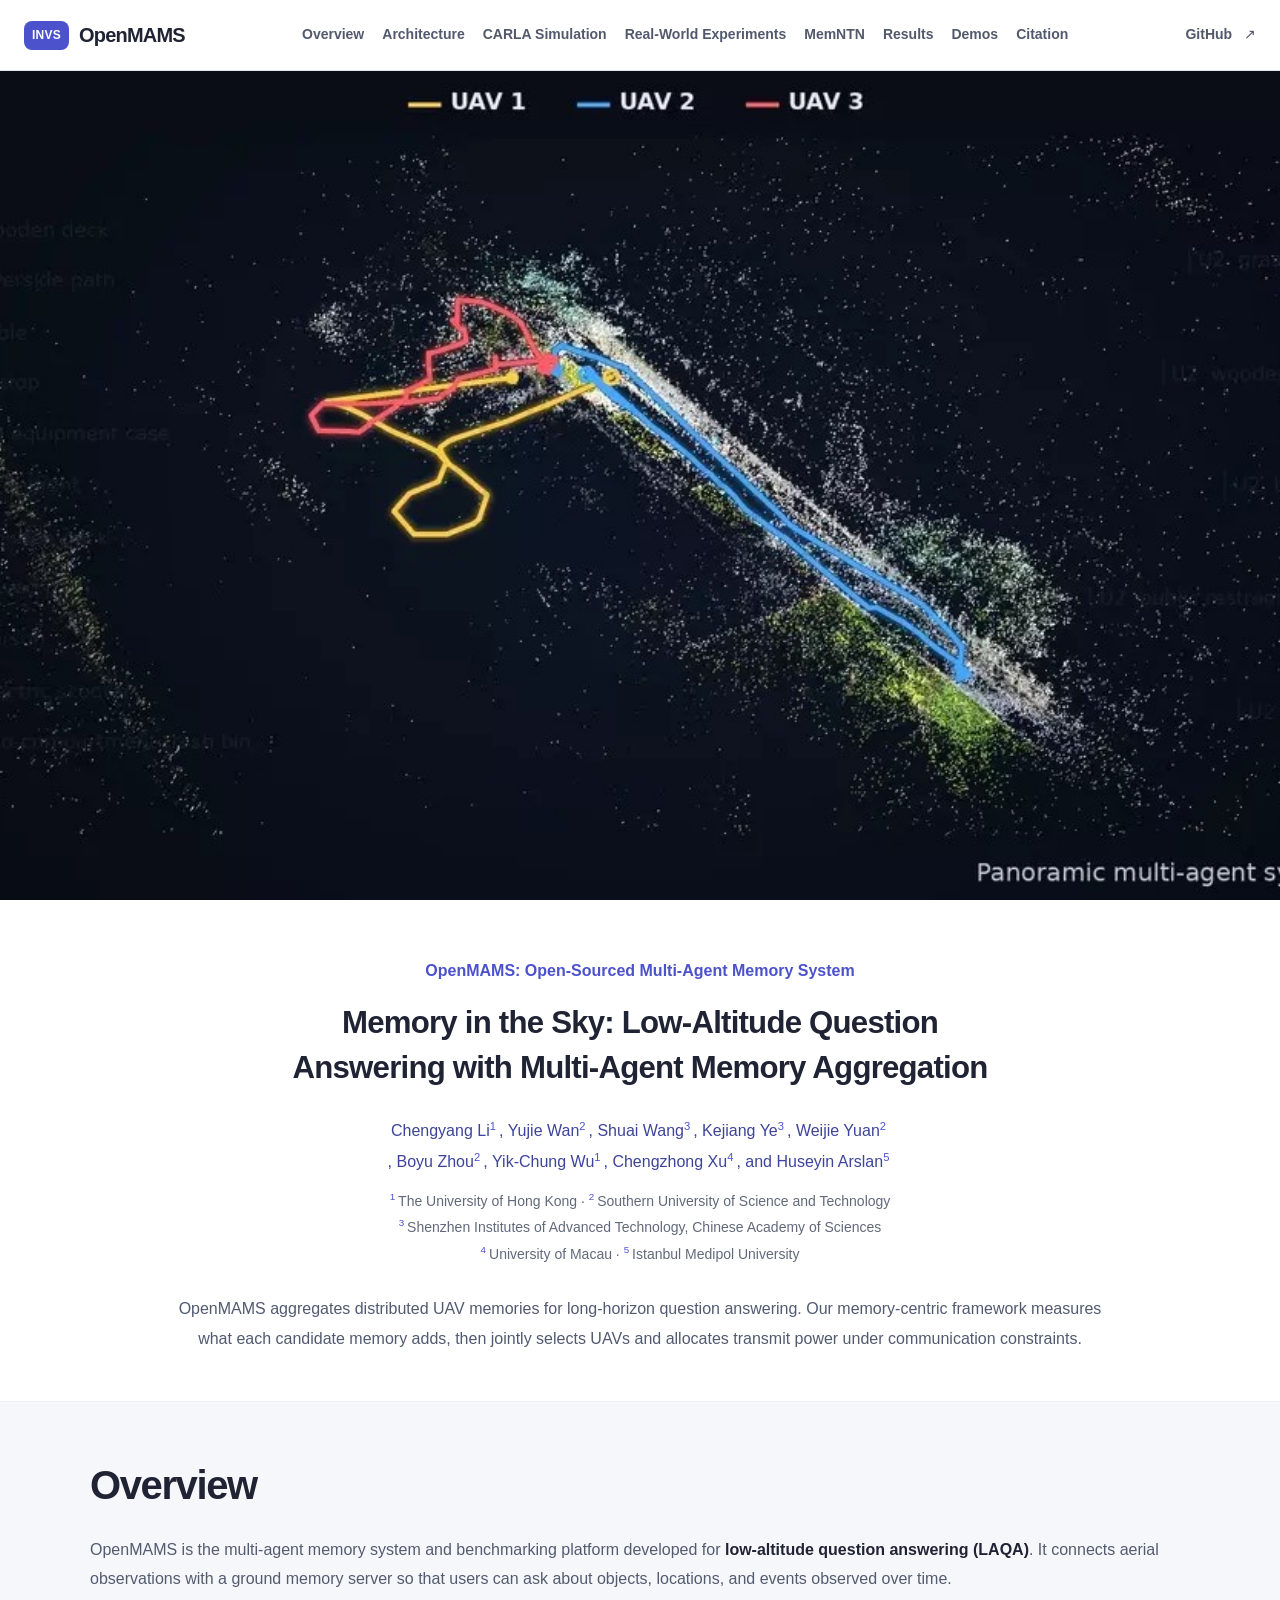
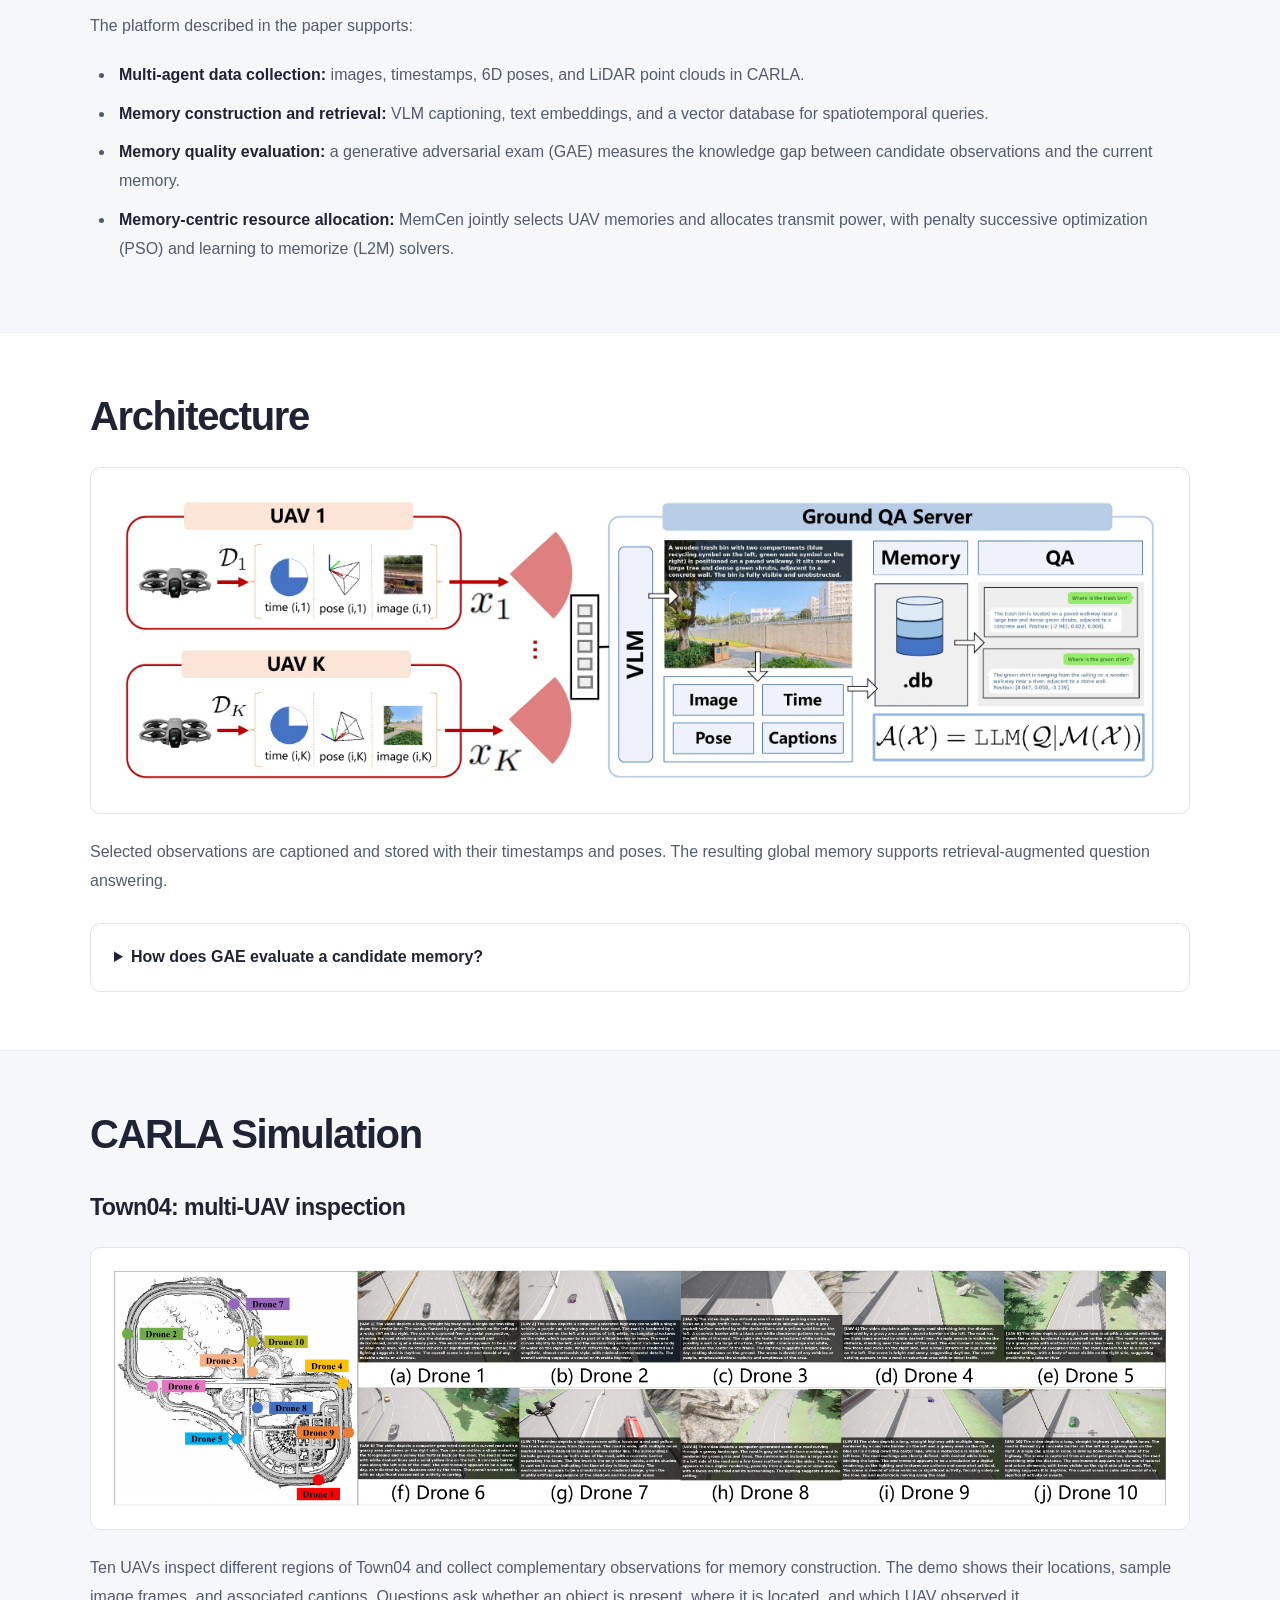
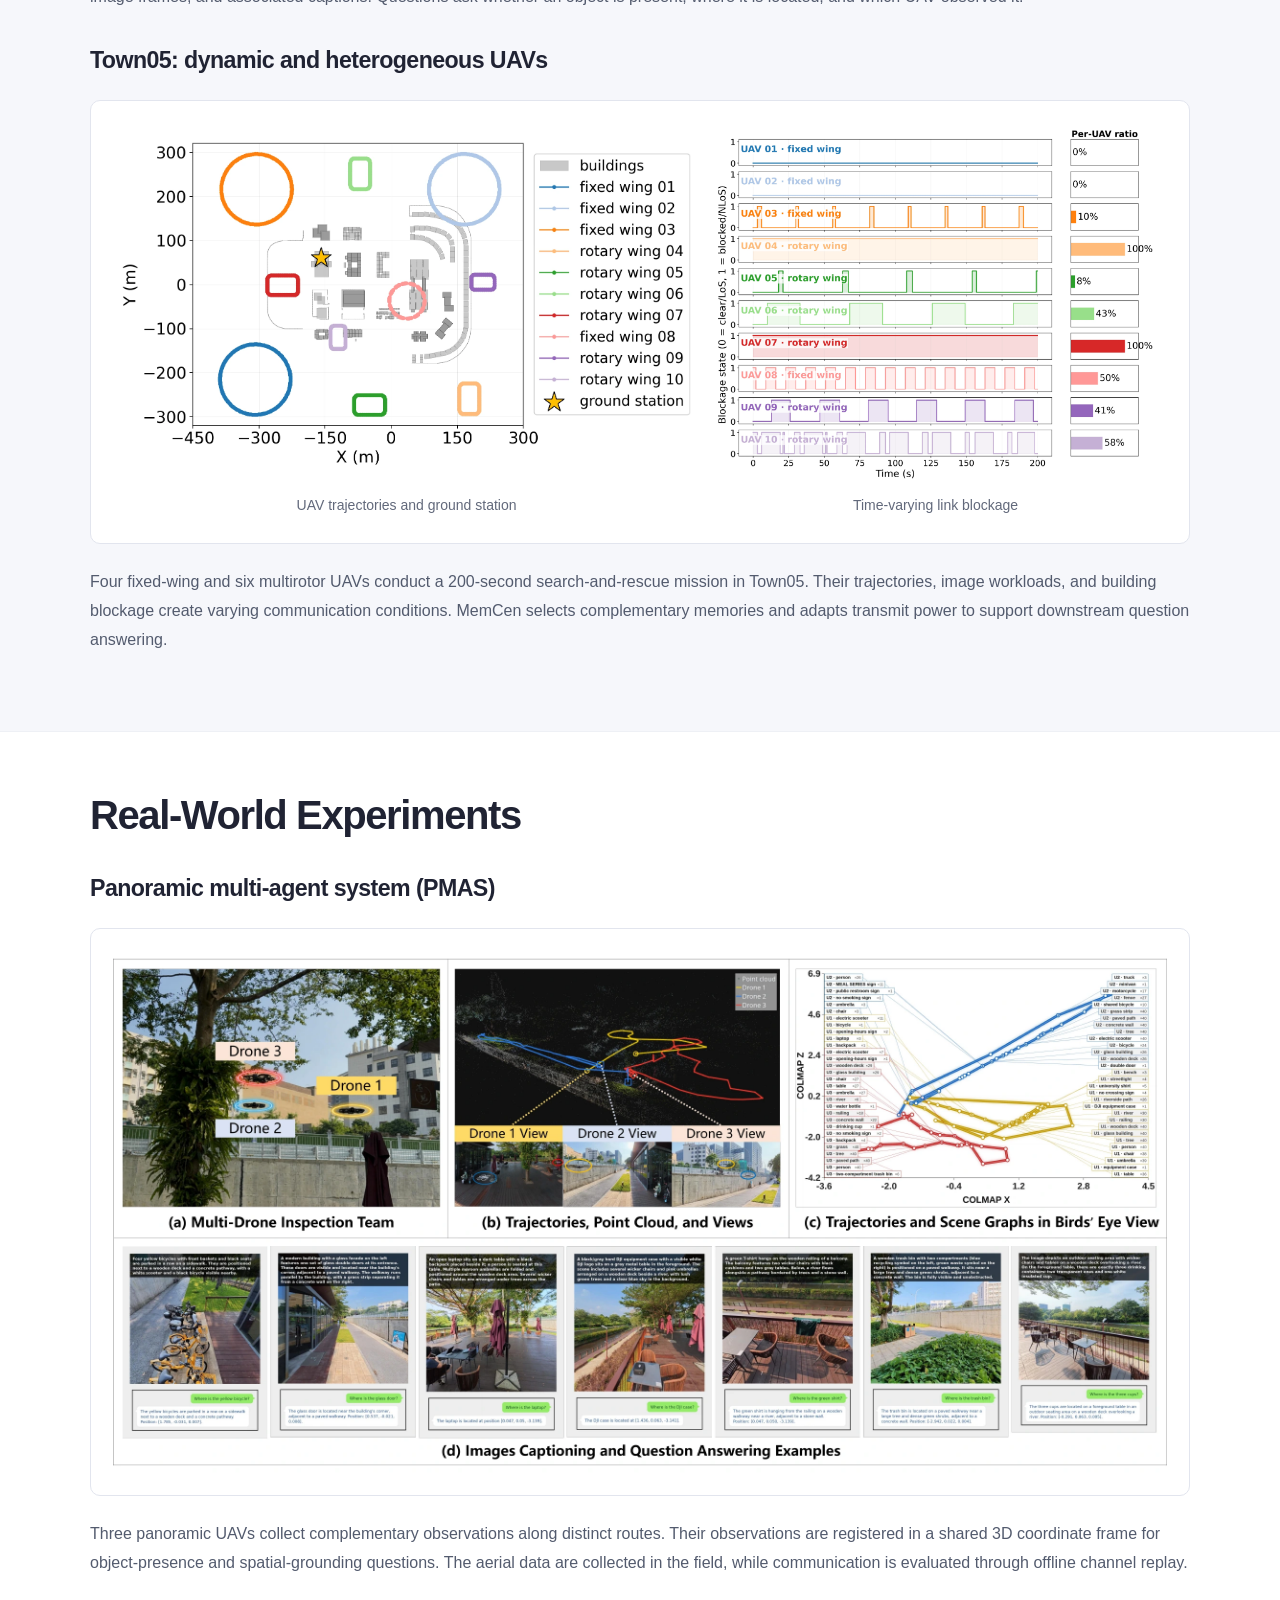
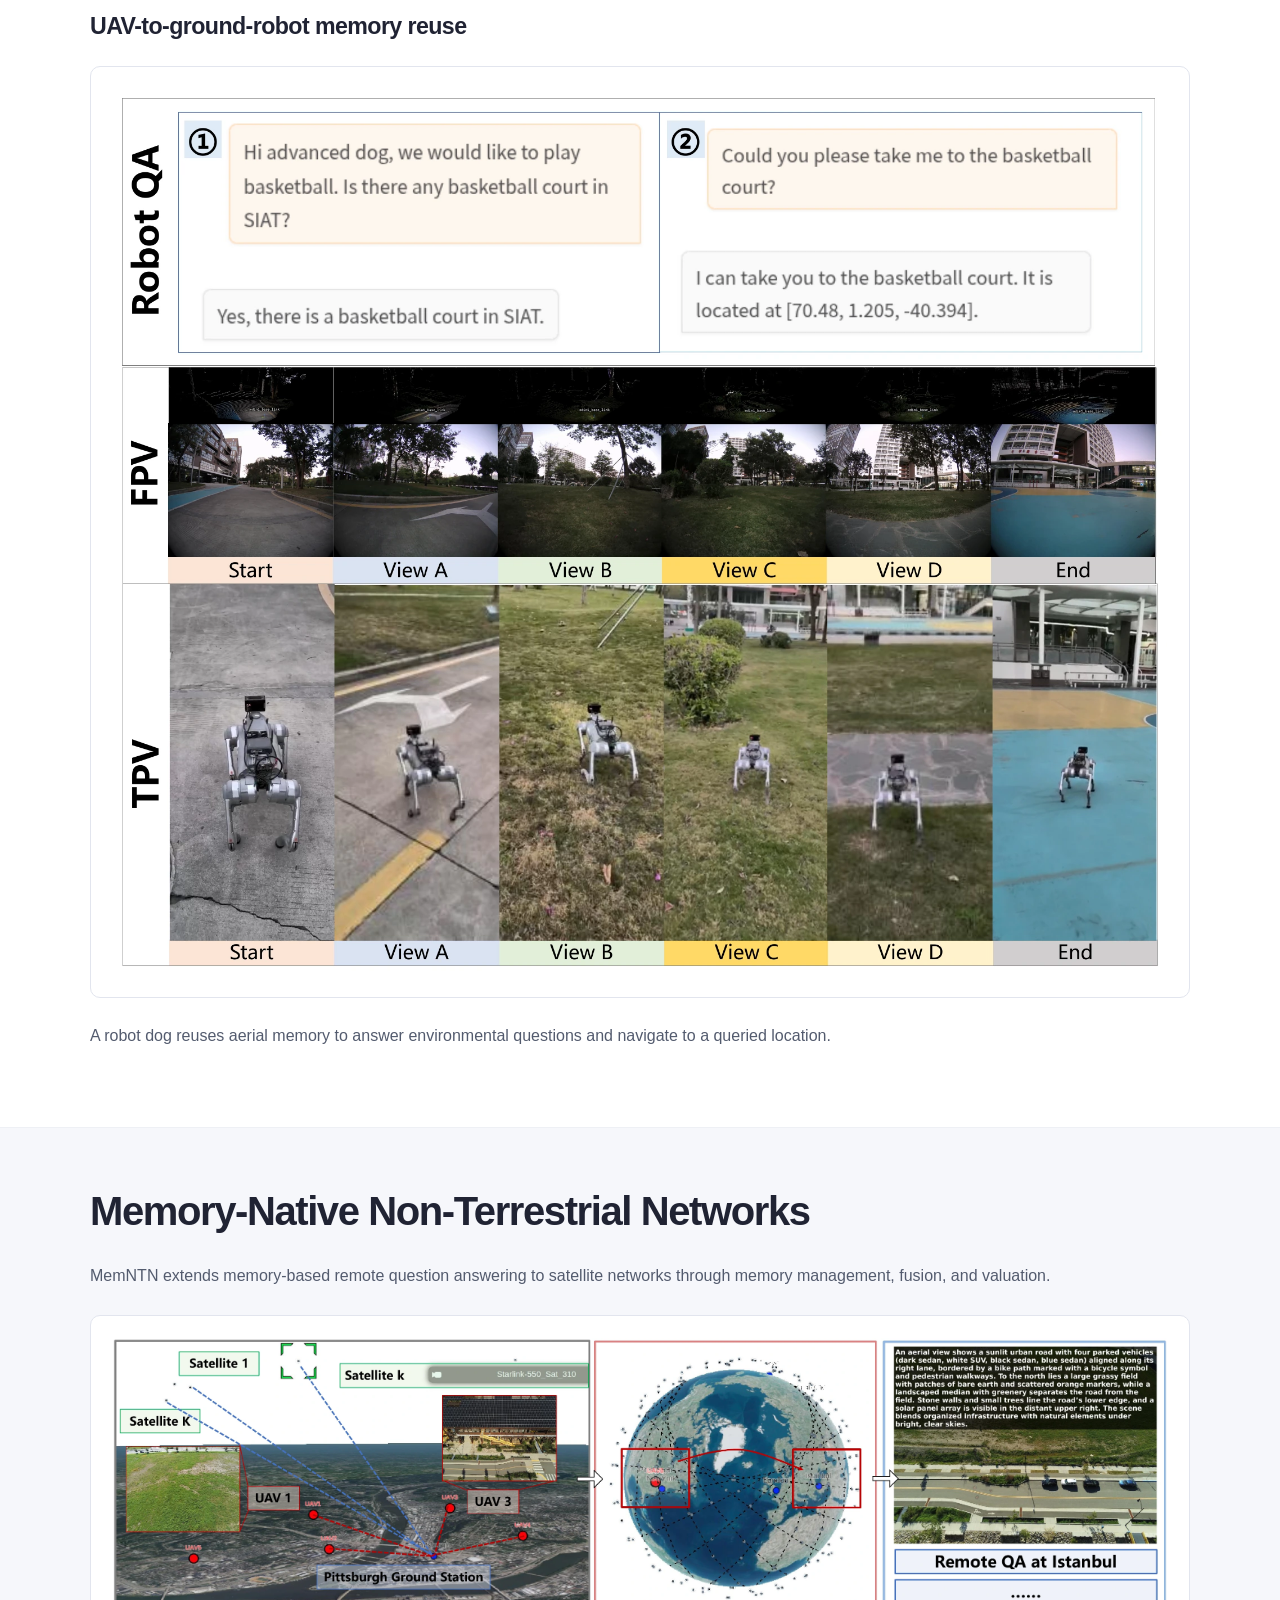
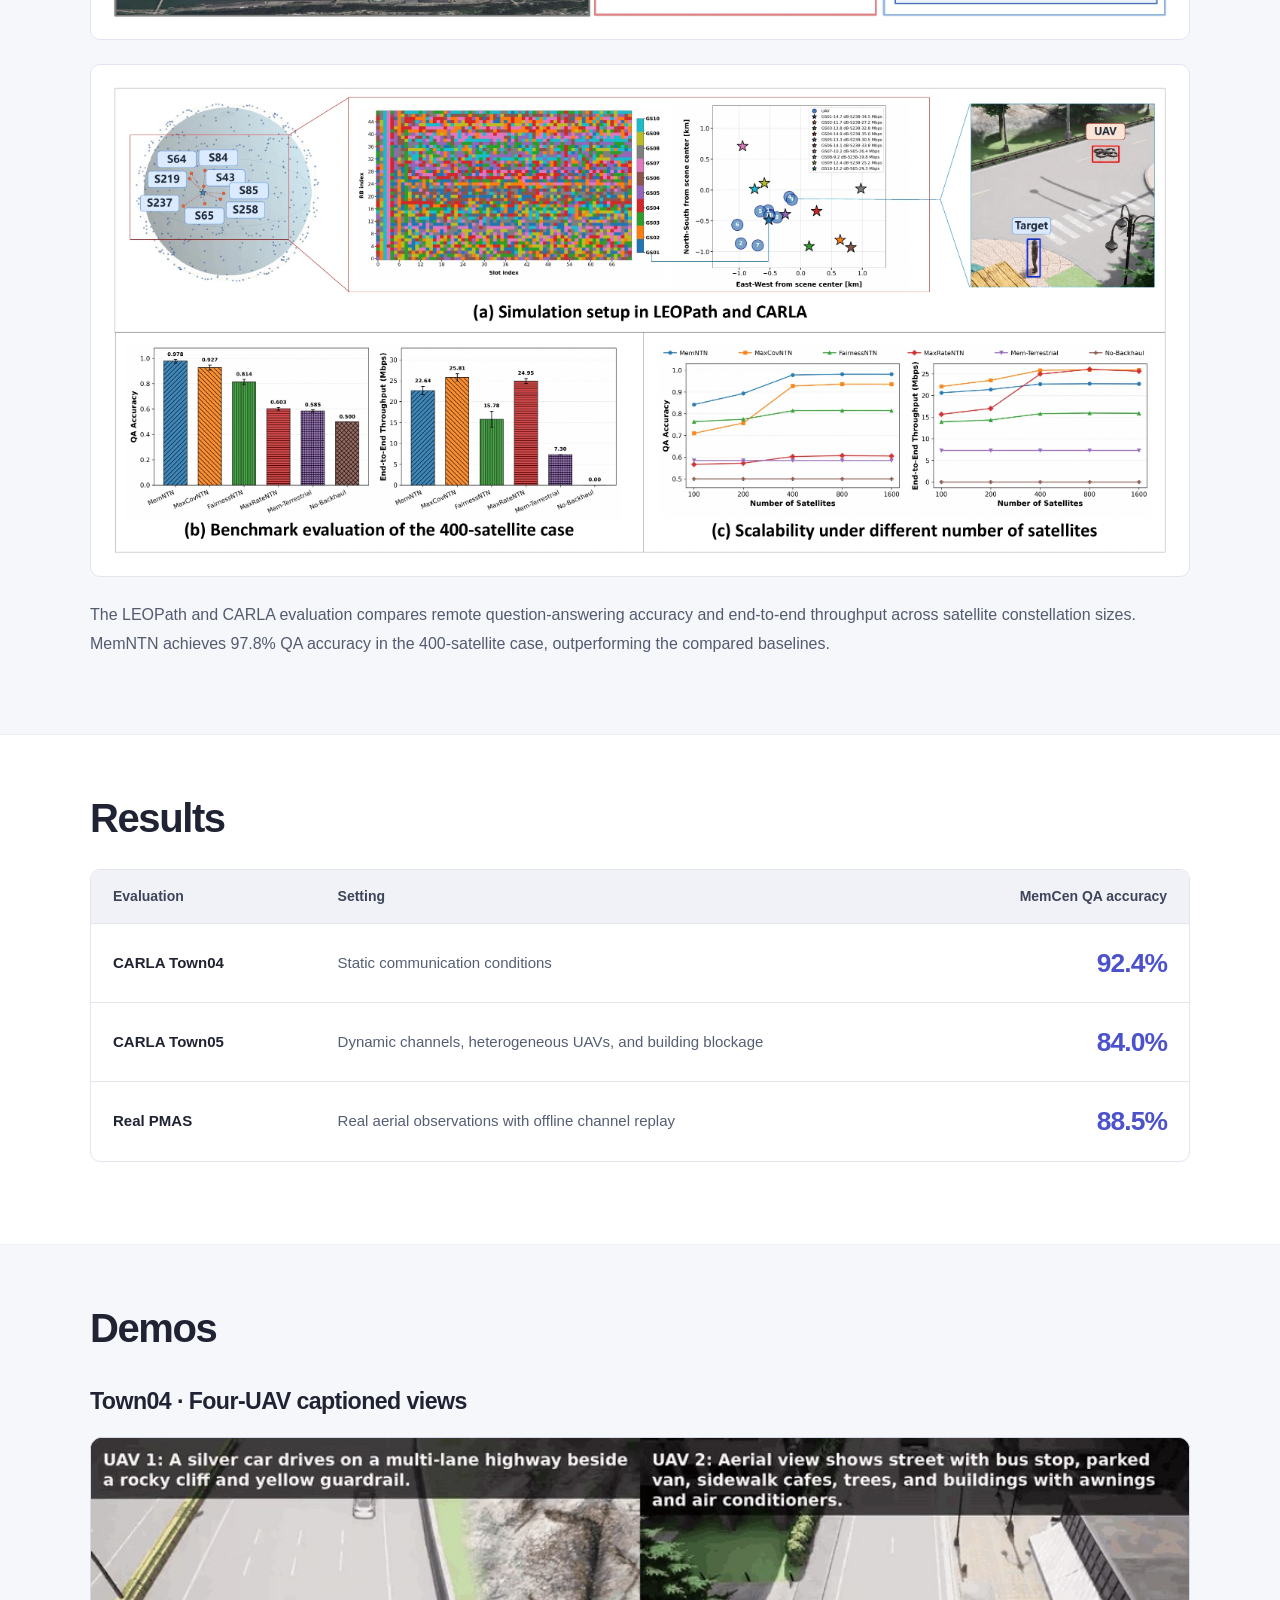
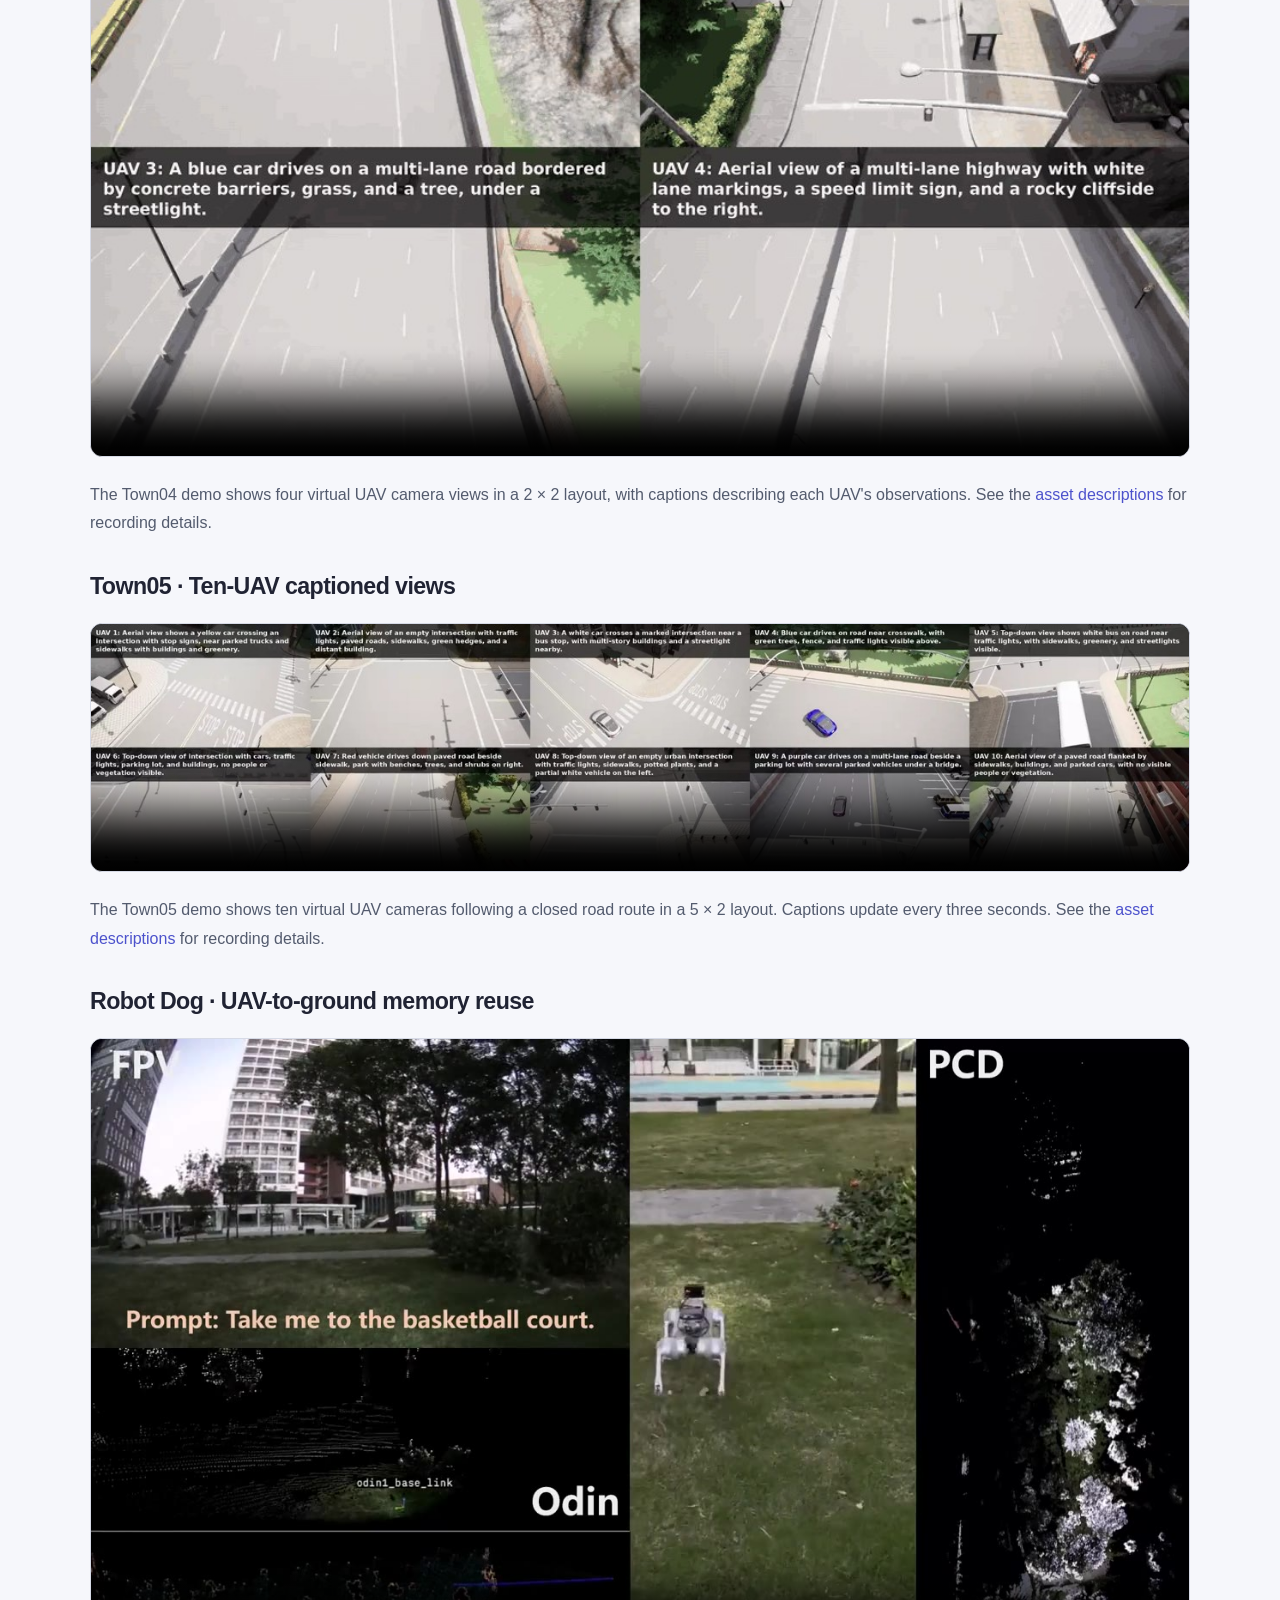
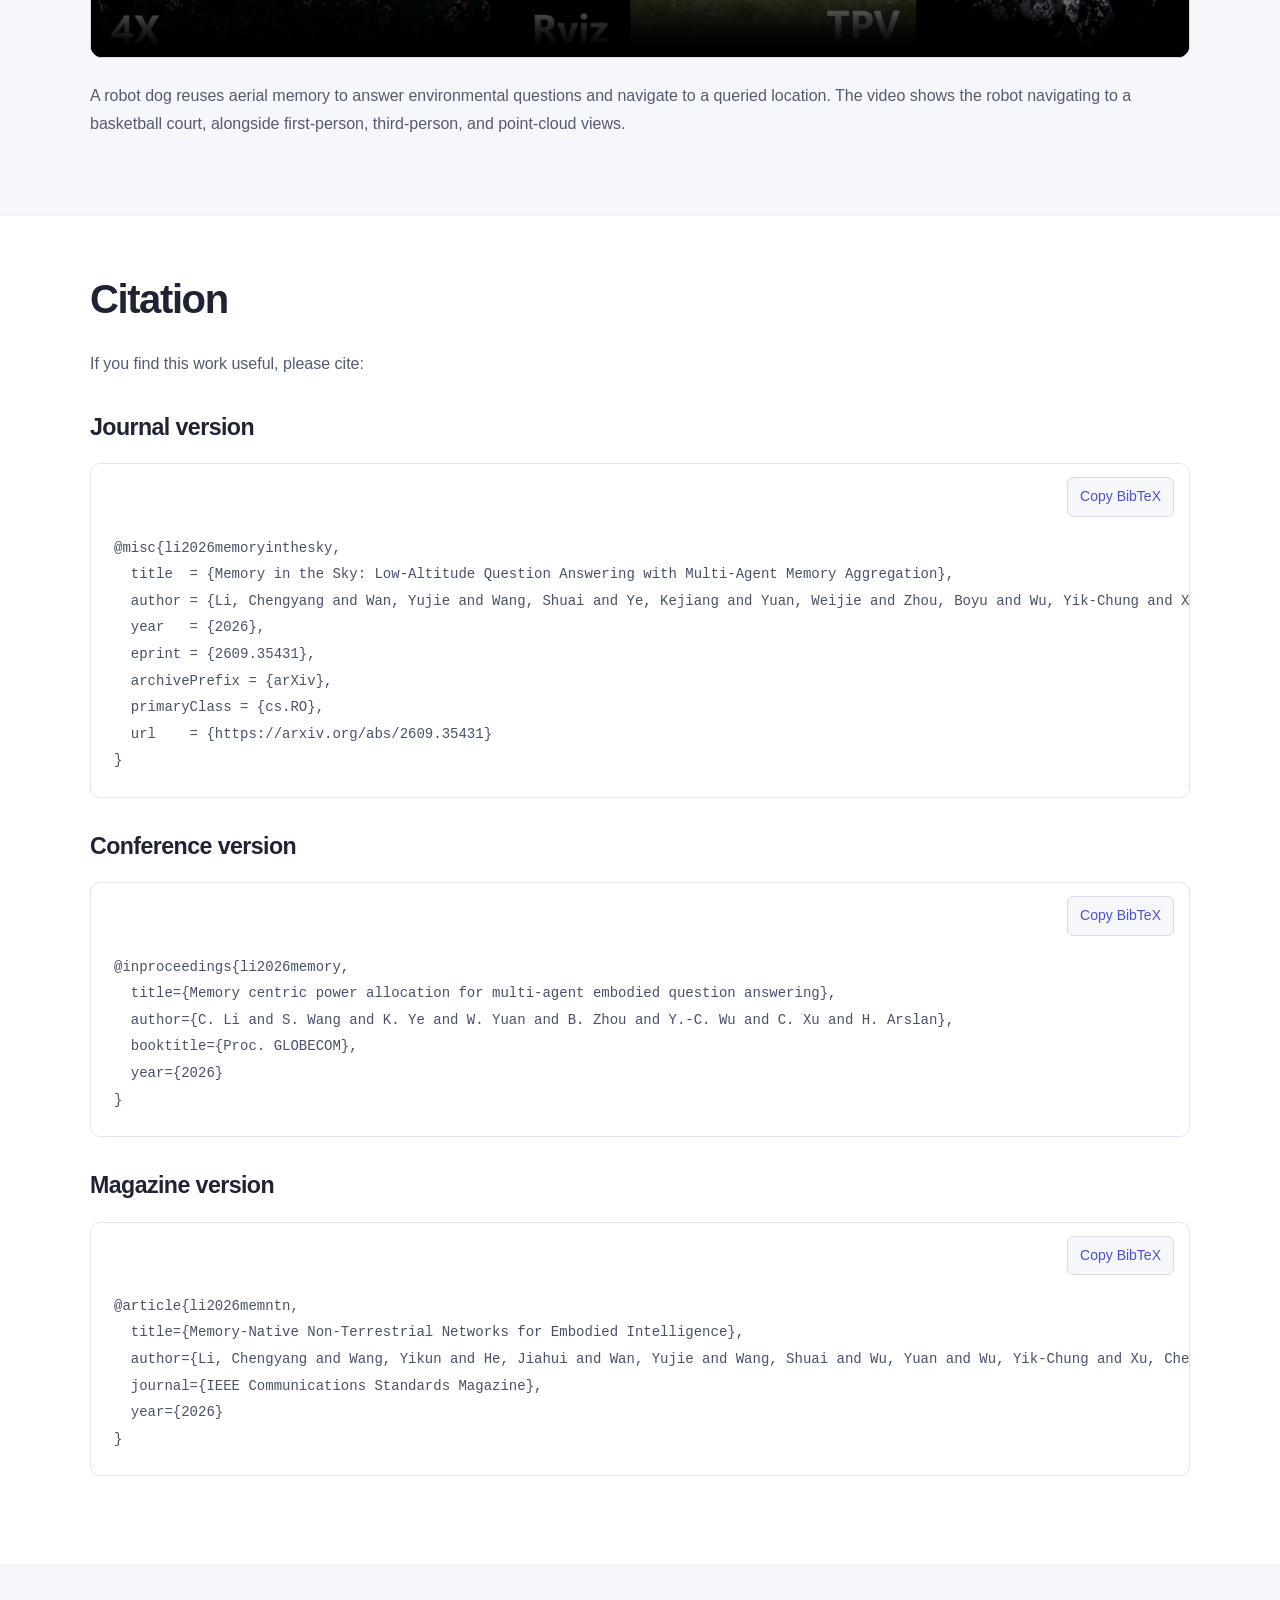
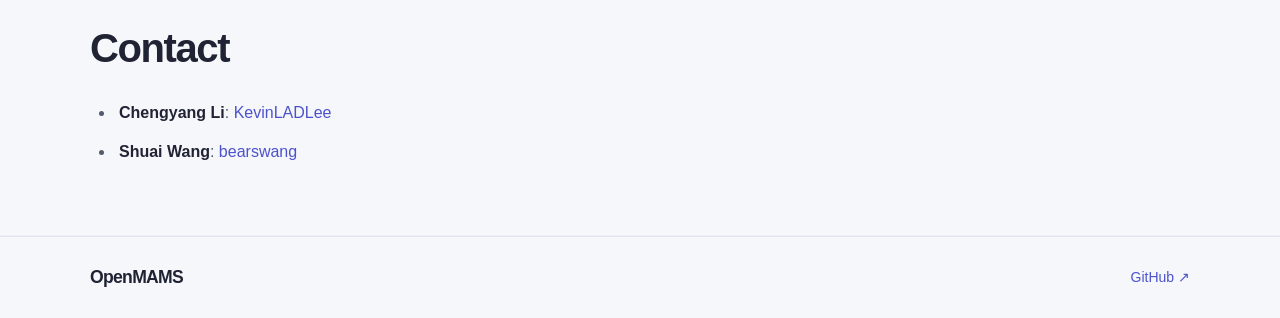
==== index.html @ b8b97e4a "Add OpenMAMS project website" ====
<!doctype html>
<html lang="en">
<head>
  <meta charset="utf-8">
  <meta name="viewport" content="width=device-width, initial-scale=1">
  <meta name="description" content="OpenMAMS aggregates distributed UAV memories for long-horizon question answering. Our memory-centric framework measures what each candidate memory adds, then jointly selects UAVs and allocates transmit power under communication constraints.">
  <meta name="theme-color" content="#ffffff">
  <meta property="og:title" content="OpenMAMS: Open-Sourced Multi-Agent Memory System">
  <meta property="og:description" content="OpenMAMS aggregates distributed UAV memories for long-horizon question answering. Our memory-centric framework measures what each candidate memory adds, then jointly selects UAVs and allocates transmit power under communication constraints.">
  <meta property="og:type" content="website">
  <title>OpenMAMS: Open-Sourced Multi-Agent Memory System</title>
  <link rel="icon" type="image/svg+xml" href="data:image/svg+xml,%3Csvg xmlns='http://www.w3.org/2000/svg' viewBox='0 0 32 32'%3E%3Crect width='32' height='32' rx='8' fill='%234c52cc'/%3E%3Cpath d='M7 23V10l9 7 9-7v13M7 10l9-4 9 4' fill='none' stroke='white' stroke-width='2.5' stroke-linejoin='round'/%3E%3C/svg%3E">
  <link rel="stylesheet" href="project.css">
  <script src="project.js" defer></script>
</head>
<body>
  <a class="skip-link" href="#main">Skip to content</a>
  <header class="site-header"><nav class="navigation container" aria-label="Main navigation">
    <a class="wordmark" href="index.html#top" aria-label="OpenMAMS home"><span class="brand-symbol" aria-hidden="true">INVS</span>OpenMAMS</a>
    <div class="nav-links"><a href="#overview">Overview</a><a href="#architecture">Architecture</a><a href="#carla-simulation">CARLA Simulation</a><a href="#real-world-experiments">Real-World Experiments</a><a href="#memory-native-non-terrestrial-networks">MemNTN</a><a href="#results">Results</a><a href="#demos">Demos</a><a href="#citation">Citation</a></div>
    <a class="nav-code" href="https://github.com/SIAT-INVS/OpenMAMS">GitHub <span aria-hidden="true">↗</span></a>
  </nav></header>
  <main id="main"><section aria-label="Panoramic multi-agent system demonstration" class="header-video" id="top"><video aria-label="Panoramic multi-agent system: rotating COLMAP point cloud, three UAV trajectories, and semantic observation anchors." autoplay="" data-autoplay="" id="map-video" loop="" muted="" playsinline="" poster="assets/pmas-semantic-map-poster.jpg" preload="metadata"><source src="assets/pmas-semantic-map.mp4" type="video/mp4"/>Your browser does not support HTML video. <a href="assets/pmas-semantic-map.mp4">Download</a></video></section><section class="paper-intro" id="paper"><h1 class="project-label" id="openmams-open-sourced-multi-agent-memory-system">OpenMAMS: Open-Sourced Multi-Agent Memory System</h1>
<h2 class="paper-title" id="memory-in-the-sky-low-altitude-question-answering-with-multi-agent-memory-aggregation">Memory in the Sky: Low-Altitude Question Answering with Multi-Agent Memory Aggregation</h2>
<p class="authors"><span class="author">Chengyang Li<sup>1</sup></span>, <span class="author">Yujie Wan<sup>2</sup></span>, <span class="author">Shuai Wang<sup>3</sup></span>, <span class="author">Kejiang Ye<sup>3</sup></span>, <span class="author">Weijie Yuan<sup>2</sup></span>, <span class="author">Boyu Zhou<sup>2</sup></span>, <span class="author">Yik-Chung Wu<sup>1</sup></span>, <span class="author">Chengzhong Xu<sup>4</sup></span>, and <span class="author">Huseyin Arslan<sup>5</sup></span></p>
<p class="affiliations"><sup>1</sup>The University of Hong Kong · <sup>2</sup>Southern University of Science and Technology<br/>
<sup>3</sup>Shenzhen Institutes of Advanced Technology, Chinese Academy of Sciences<br/>
<sup>4</sup>University of Macau · <sup>5</sup>Istanbul Medipol University</p>



<blockquote>
<p>OpenMAMS aggregates distributed UAV memories for long-horizon question answering. Our memory-centric framework measures what each candidate memory adds, then jointly selects UAVs and allocates transmit power under communication constraints.</p>
</blockquote>
</section><section class="section tinted" id="overview"><div class="container"><h2>Overview</h2>
<p>OpenMAMS is the multi-agent memory system and benchmarking platform developed for <strong>low-altitude question answering (LAQA)</strong>. It connects aerial observations with a ground memory server so that users can ask about objects, locations, and events observed over time.</p>
<p>The platform described in the paper supports:</p>
<ul>
<li><strong>Multi-agent data collection:</strong> images, timestamps, 6D poses, and LiDAR point clouds in CARLA.</li>
<li><strong>Memory construction and retrieval:</strong> VLM captioning, text embeddings, and a vector database for spatiotemporal queries.</li>
<li><strong>Memory quality evaluation:</strong> a generative adversarial exam (GAE) measures the knowledge gap between candidate observations and the current memory.</li>
<li><strong>Memory-centric resource allocation:</strong> MemCen jointly selects UAV memories and allocates transmit power, with penalty successive optimization (PSO) and learning to memorize (L2M) solvers.</li>
</ul>
</div></section><section class="section" id="architecture"><div class="container"><h2>Architecture</h2>
<p><a href="source/assets/architecture.png" rel="noopener" target="_blank"><img alt="LAQA architecture: distributed UAV observations are uploaded to a ground server for memory construction and question answering." decoding="async" loading="lazy" src="assets/architecture.webp"/></a></p>
<p>Selected observations are captioned and stored with their timestamps and poses. The resulting global memory supports retrieval-augmented question answering.</p>
<details>
<summary><strong>How does GAE evaluate a candidate memory?</strong></summary>
<p><a href="source/assets/generative-adversarial-exam.png" rel="noopener" target="_blank"><img alt="GAE pipeline with pilot upload, exam generation, and practice testing against the current memory." decoding="async" loading="lazy" src="assets/generative-adversarial-exam.webp"/></a></p>
<p>GAE generates questions grounded in candidate observations and tests whether the current global memory can answer them. Unanswered questions reveal missing knowledge and quantify the value of acquiring that candidate memory. MemCen combines this task utility with payload sizes, channel conditions, interference, and power constraints.</p>
</details>
</div></section><section class="section tinted" id="carla-simulation"><div class="container"><h2>CARLA Simulation</h2>
<h3 id="town04-multi-uav-inspection">Town04: multi-UAV inspection</h3>
<p><a href="source/assets/carla-town04.png" rel="noopener" target="_blank"><img alt="CARLA Town04 ten-UAV demo showing UAV locations, image frames, and their associated captions." decoding="async" loading="lazy" src="assets/carla-town04.webp"/></a></p>
<p>Ten UAVs inspect different regions of Town04 and collect complementary observations for memory construction. The demo shows their locations, sample image frames, and associated captions. Questions ask whether an object is present, where it is located, and which UAV observed it.</p>
<h3 id="town05-dynamic-and-heterogeneous-uavs">Town05: dynamic and heterogeneous UAVs</h3>
<table class="figure-table">
<tr>
<td align="center" valign="middle"><a href="source/assets/carla-town05.png" rel="noopener" target="_blank"><img alt="CARLA Town05 building geometry, ground station, and flight trajectories of four fixed-wing and six multirotor UAVs." decoding="async" loading="lazy" src="assets/carla-town05.webp"/></a></td>
<td align="center" valign="middle"><a href="source/assets/carla-town05-blockage.png" rel="noopener" target="_blank"><img alt="Time-varying blockage across the ten UAV links in Town05, with per-UAV blockage ratios." decoding="async" loading="lazy" src="assets/carla-town05-blockage.webp"/></a></td>
</tr>
<tr>
<td align="center">UAV trajectories and ground station</td>
<td align="center">Time-varying link blockage</td>
</tr>
</table>
<p>Four fixed-wing and six multirotor UAVs conduct a 200-second search-and-rescue mission in Town05. Their trajectories, image workloads, and building blockage create varying communication conditions. MemCen selects complementary memories and adapts transmit power to support downstream question answering.</p>
</div></section><section class="section" id="real-world-experiments"><div class="container"><h2>Real-World Experiments</h2>
<h3 id="panoramic-multi-agent-system-pmas">Panoramic multi-agent system (PMAS)</h3>
<p><a href="source/assets/pmas-benchmark.png" rel="noopener" target="_blank"><img alt="PMAS field experiment with three UAVs, reconstructed trajectories, onboard observations, and spatial question answering." decoding="async" loading="lazy" src="assets/pmas-benchmark.webp"/></a></p>
<p>Three panoramic UAVs collect complementary observations along distinct routes. Their observations are registered in a shared 3D coordinate frame for object-presence and spatial-grounding questions. The aerial data are collected in the field, while communication is evaluated through offline channel replay.</p>
<h3 id="uav-to-ground-robot-memory-reuse">UAV-to-ground-robot memory reuse</h3>
<p><a href="source/assets/uav-ground-robot.png" rel="noopener" target="_blank"><img alt="A robot dog answers questions and navigates to a basketball court using previously acquired UAV memory." decoding="async" loading="lazy" src="assets/uav-ground-robot.webp"/></a></p>
<p>A robot dog reuses aerial memory to answer environmental questions and navigate to a queried location.</p>
</div></section><section class="section tinted" id="memory-native-non-terrestrial-networks"><div class="container"><h2>Memory-Native Non-Terrestrial Networks</h2>
<p>MemNTN extends memory-based remote question answering to satellite networks through memory management, fusion, and valuation.</p>
<p><a href="source/assets/memntn_fig1.png" rel="noopener" target="_blank"><img alt="MemNTN: UAV perception in Pittsburgh, a satellite constellation, and remote question answering in Istanbul." decoding="async" loading="lazy" src="assets/memntn_fig1.webp"/></a></p>
<p><a href="source/assets/memntn_fig4.png" rel="noopener" target="_blank"><img alt="MemNTN evaluation results: LEOPath and CARLA setup, the 400-satellite benchmark, and constellation-size comparisons." decoding="async" loading="lazy" src="assets/memntn_fig4.webp"/></a></p>
<p>The LEOPath and CARLA evaluation compares remote question-answering accuracy and end-to-end throughput across satellite constellation sizes. MemNTN achieves 97.8% QA accuracy in the 400-satellite case, outperforming the compared baselines.</p>
</div></section><section class="section" id="results"><div class="container"><h2>Results</h2>
<div aria-label="Table" class="table-scroll" role="region" tabindex="0"><table class="data-table">
<thead>
<tr>
<th>Evaluation</th>
<th>Setting</th>
<th style="text-align: right;">MemCen QA accuracy</th>
</tr>
</thead>
<tbody>
<tr>
<td>CARLA Town04</td>
<td>Static communication conditions</td>
<td style="text-align: right;"><strong>92.4%</strong></td>
</tr>
<tr>
<td>CARLA Town05</td>
<td>Dynamic channels, heterogeneous UAVs, and building blockage</td>
<td style="text-align: right;"><strong>84.0%</strong></td>
</tr>
<tr>
<td>Real PMAS</td>
<td>Real aerial observations with offline channel replay</td>
<td style="text-align: right;"><strong>88.5%</strong></td>
</tr>
</tbody>
</table></div>
</div></section><section class="section tinted" id="demos"><div class="container"><h2>Demos</h2>
<h3 id="town04-four-uav-captioned-views">Town04 · Four-UAV captioned views</h3>
<figure class="demo-figure">
<div class="video-frame"><video aria-label="Town04 demo: four UAV views with captions" autoplay="" controls="" data-autoplay="" loop="" muted="" playsinline="" poster="assets/town04_4uavs-poster.jpg" preload="none"><source src="assets/town04_4uavs.mp4" type="video/mp4"/>Your browser does not support HTML video. <a href="assets/town04_4uavs.mp4">Download</a></video></div>
</figure>
<p>The Town04 demo shows four virtual UAV camera views in a 2 × 2 layout, with
captions describing each UAV's observations. See the
<a href="assets.html">asset descriptions</a> for recording details.</p>
<h3 id="town05-ten-uav-captioned-views">Town05 · Ten-UAV captioned views</h3>
<figure class="demo-figure">
<div class="video-frame"><video aria-label="Town05 demo: ten UAV views with captions" autoplay="" controls="" data-autoplay="" loop="" muted="" playsinline="" poster="assets/town05_10uavs-poster.jpg" preload="none"><source src="assets/town05_10uavs.mp4" type="video/mp4"/>Your browser does not support HTML video. <a href="assets/town05_10uavs.mp4">Download</a></video></div>
</figure>
<p>The Town05 demo shows ten virtual UAV cameras following a closed road route in a
5 × 2 layout. Captions update every three seconds. See the
<a href="assets.html">asset descriptions</a> for recording details.</p>

<h3 id="robot-dog">Robot Dog · UAV-to-ground memory reuse</h3>
<figure class="demo-figure"><div class="video-frame">
<video aria-label="Robot dog navigating to a basketball court using aerial memory" autoplay="" controls="" data-autoplay="" loop="" muted="" playsinline="" poster="assets/robot-dog-poster.jpg" preload="none">
<source src="assets/robot-dog.mp4" type="video/mp4"/>
    Your browser does not support HTML video. <a href="assets/robot-dog.mp4">Download</a>
</video>
</div></figure>
<p>A robot dog reuses aerial memory to answer environmental questions and navigate to a queried location. The video shows the robot navigating to a basketball court, alongside first-person, third-person, and point-cloud views.</p>
</div></section><section class="section" id="citation"><div class="container"><h2>Citation</h2>
<p>If you find this work useful, please cite:</p>
<h3 id="journal-version">Journal version</h3>
<div class="citation-block"><button aria-label="Copy citation 1 BibTeX" class="copy-button" data-copy="bibtex-0">Copy BibTeX</button><pre><code class="language-bibtex" id="bibtex-0">@misc{li2026memoryinthesky,
  title  = {Memory in the Sky: Low-Altitude Question Answering with Multi-Agent Memory Aggregation},
  author = {Li, Chengyang and Wan, Yujie and Wang, Shuai and Ye, Kejiang and Yuan, Weijie and Zhou, Boyu and Wu, Yik-Chung and Xu, Chengzhong and Arslan, Huseyin},
  year   = {2026},
  eprint = {2609.35431},
  archivePrefix = {arXiv},
  primaryClass = {cs.RO},
  url    = {https://arxiv.org/abs/2609.35431}
}
</code></pre></div>
<h3 id="conference-version">Conference version</h3>
<div class="citation-block"><button aria-label="Copy citation 2 BibTeX" class="copy-button" data-copy="bibtex-1">Copy BibTeX</button><pre><code class="language-bibtex" id="bibtex-1">@inproceedings{li2026memory,
  title={Memory centric power allocation for multi-agent embodied question answering},
  author={C. Li and S. Wang and K. Ye and W. Yuan and B. Zhou and Y.-C. Wu and C. Xu and H. Arslan},
  booktitle={Proc. GLOBECOM},
  year={2026}
}
</code></pre></div>
<h3 id="magazine-version">Magazine version</h3>
<div class="citation-block"><button aria-label="Copy citation 3 BibTeX" class="copy-button" data-copy="bibtex-2">Copy BibTeX</button><pre><code class="language-bibtex" id="bibtex-2">@article{li2026memntn,
  title={Memory-Native Non-Terrestrial Networks for Embodied Intelligence},
  author={Li, Chengyang and Wang, Yikun and He, Jiahui and Wan, Yujie and Wang, Shuai and Wu, Yuan and Wu, Yik-Chung and Xu, Chengzhong and Arslan, Huseyin},
  journal={IEEE Communications Standards Magazine},
  year={2026}
}
</code></pre></div>
</div></section><section class="section tinted" id="contact"><div class="container"><h2>Contact</h2>
<ul>
<li><strong>Chengyang Li</strong>: <a href="https://github.com/KevinLADLee">KevinLADLee</a></li>
<li><strong>Shuai Wang</strong>: <a href="https://github.com/bearswang">bearswang</a></li>
</ul></div></section></main>
  <p class="container copy-status" id="copy-status" role="status" aria-live="polite"></p>
  <footer class="site-footer"><div class="container"><a class="wordmark" href="index.html#top">OpenMAMS</a><a href="https://github.com/SIAT-INVS/OpenMAMS">GitHub ↗</a></div></footer>
</body>
</html>
---- project.css ----
:root {
  --ink: #202333;
  --muted: #62697b;
  --accent: #4c52cc;
  --line: #e2e5ee;
  --tint: #f6f7fb;
  --width: 1100px;
  --header-height: 70px;
}
* { box-sizing: border-box; }
html { scroll-behavior: smooth; scroll-padding-top: calc(var(--header-height) + 24px); }
body { margin: 0; color: var(--ink); background: #fff; font: 16px/1.8 Inter,"Segoe UI",Arial,sans-serif; -webkit-font-smoothing: antialiased; }
a { color: var(--accent); text-decoration: none; }
a:hover { color: #333a9f; text-decoration: underline; text-underline-offset: 3px; }
a:focus-visible,button:focus-visible,summary:focus-visible,[tabindex]:focus-visible { outline: 3px solid #7d83ec; outline-offset: 5px; }
button { font: inherit; cursor: pointer; }
h1,h2,h3,h4,p,figure,blockquote { margin: 0; }
h2 { font-size: clamp(1.8rem,3.2vw,2.5rem); line-height: 1.25; font-weight: 650; letter-spacing: -.035em; margin-bottom: 26px; }
h3 { font-size: 1.45rem; line-height: 1.4; letter-spacing: -.025em; font-weight: 600; margin: 32px 0 20px; }
h4 { font-size: 1.15rem; line-height: 1.5; font-weight: 600; margin: 28px 0 18px; }
sup { color: var(--accent); font-size: .7em; }
img,video { display: block; width: 100%; height: auto; }
.container { width: min(var(--width),calc(100% - 64px)); margin-inline: auto; }
.skip-link { position: fixed; top: -80px; left: 20px; z-index: 20; background: #fff; padding: 10px 16px; }
.skip-link:focus { top: 10px; }
.site-header { position: sticky; top: 0; z-index: 10; background: rgba(255,255,255,.96); border-bottom: 1px solid var(--line); backdrop-filter: blur(12px); }
.navigation { display: flex; align-items: center; justify-content: space-between; gap: 22px; min-height: 70px; }
.navigation.container { width: min(1400px,calc(100% - 48px)); }
.navigation .wordmark { flex-shrink: 0; }
.wordmark { display: inline-flex; align-items: center; color: var(--ink); font-size: 1.25rem; font-weight: 750; letter-spacing: -.04em; line-height: 1; }
.wordmark:hover { text-decoration: none; }
.brand-symbol { display: grid; place-items: center; width: 45px; height: 29px; border-radius: 8px; margin-right: 10px; background: var(--accent); color: #fff; font-size: 12px; letter-spacing: .02em; font-weight: 650; }
.nav-links { display: flex; gap: 18px; }
.nav-links a { white-space: nowrap; }
.nav-links a,.nav-code { font-size: .875rem; font-weight: 550; color: #53596d; }
.nav-code { white-space: nowrap; }
.nav-code span { margin-left: 8px; }
.header-video { position: relative; isolation: isolate; width: 100%; min-height: max(24rem,calc(100vh - var(--header-height))); min-height: max(24rem,calc(100svh - var(--header-height))); overflow: hidden; background: #0a0f1a; color: #fff; }
.header-video > video { position: absolute; inset: 0; z-index: -2; width: 100%; height: 100%; max-height: none; object-fit: cover; object-position: center; }
.header-video > video { pointer-events: none; }
.paper-intro { padding: 58px 32px 48px; text-align: center; }
.project-label { color: var(--accent); font-size: 1rem; font-weight: 550; line-height: 1.6; }
.paper-title { max-width: 950px; margin: 16px auto 26px; font-size: clamp(1.35rem,2.5vw,1.95rem); font-weight: 600; line-height: 1.45; letter-spacing: -.025em; text-wrap: balance; }
.authors { max-width: 880px; margin: 0 auto 10px; font-size: 1rem; color: #3e449a; line-height: 1.9; text-wrap: balance; }
.authors sup { margin-right: 3px; }
.authors .author { display: inline-block; white-space: nowrap; }
.affiliations { max-width: 950px; margin: 0 auto; font-size: .875rem; color: var(--muted); line-height: 1.85; }
.affiliations sup { margin-right: 3px; }
.video-frame { overflow: hidden; background: #111520; border-radius: 12px; border: 1px solid #d6dae6; }
.video-frame video { max-height: 640px; object-fit: contain; }
.demo-figure { margin: 20px 0 24px; }
.paper-intro blockquote { max-width: 1080px; margin: 27px auto 0; font-size: 1rem; color: #525a70; line-height: 1.85; text-wrap: balance; }
.section { padding: 58px 0; }
.section.tinted { background: var(--tint); border-block: 1px solid #eef0f5; }
.section p { color: #535b6e; margin: 18px 0; }
.section strong { color: var(--ink); font-weight: 600; }
.section ul { padding-left: 25px; color: #535b6e; margin: 20px 0 0; }
.section li { padding-left: 4px; margin: 10px 0; }
.section p:has(> a > img),.section p:has(> img) { background: white; padding: 22px; border: 1px solid var(--line); border-radius: 10px; margin-block: 24px; }
details { background: #fff; border: 1px solid var(--line); border-radius: 10px; padding: 0 23px; margin-top: 27px; }
summary { cursor: pointer; font-size: 1rem; padding: 19px 0; color: var(--ink); }
details p { line-height: 1.85; }
.table-scroll { overflow-x: auto; border: 1px solid var(--line); border-radius: 10px; background: #fff; margin: 24px 0; }
.data-table { width: 100%; border-collapse: collapse; font-size: .9375rem; line-height: 1.6; }
.data-table th { background: #f0f2f8; color: #3e4559; font-size: .875rem; font-weight: 650; text-align: left; padding: 15px 22px; }
.data-table td { padding: 18px 22px; border-top: 1px solid var(--line); color: #555e73; }
.data-table code { white-space: nowrap; font-size: .875rem; }
.data-table td:last-child a { white-space: nowrap; }
#results .data-table td:last-child { color: var(--accent); font-size: 1.65rem; font-weight: 650; letter-spacing: -.035em; white-space: nowrap; }
#results .data-table td:last-child strong { color: inherit; }
#results .data-table td:first-child { min-width: 170px; color: var(--ink); font-weight: 550; }
.figure-table { width: 100%; table-layout: fixed; background: #fff; border: 1px solid var(--line); border-radius: 10px; padding: 14px; border-spacing: 12px; margin: 24px 0; }
.figure-table td { padding: 0; font-size: .875rem; color: var(--muted); line-height: 1.65; }
.figure-table td:first-child { width: 56%; }
.figure-table img { max-height: 355px; object-fit: contain; }
.citation-block { position: relative; background: #fff; border: 1px solid var(--line); border-radius: 10px; overflow: hidden; margin: 19px 0 30px; }
.copy-button { display: block; margin: 13px 15px 0 auto; min-height: 38px; border: 1px solid #d9ddea; border-radius: 6px; color: var(--accent); background: var(--tint); font-size: .875rem; padding: 6px 12px; }
.copy-button:hover { background: #eef0ff; }
pre { margin: 0; padding: 18px 23px 23px; overflow-x: auto; color: #495169; font-size: .875rem; line-height: 1.9; }
code { font-family: Consolas,"SFMono-Regular",monospace; }
.copy-status { min-height: 0; font-size: .875rem; color: var(--accent); }
.copy-status:not(:empty) { padding-block: 15px; }
.site-footer { background: var(--tint); border-top: 1px solid var(--line); padding: 28px 0; }
.site-footer .container { display: flex; justify-content: space-between; align-items: center; }
.site-footer a { font-size: .875rem; }
.site-footer .wordmark { font-size: 1.1rem; }
.asset-page { padding-block: 48px; }
.asset-page h1 { font-size: 2.7rem; letter-spacing: -.035em; }
.asset-page h2 { font-size: 1.65rem; margin: 34px 0 20px; }
.asset-page p { margin-block: 18px; color: #535b6e; }
@media (max-width: 1100px) {
  .navigation { flex-wrap: wrap; padding-block: 12px; gap: 12px; }
  .nav-code { margin-left: auto; }
  .nav-links { order: 3; flex-basis: 100%; flex-wrap: wrap; justify-content: center; gap: 6px 18px; }
}
@media (max-width: 800px) {
  .container { width: calc(100% - 40px); }
  .navigation { gap: 16px; min-height: 65px; }
  .nav-links { gap: 6px 17px; }
  .paper-intro { padding-top: 44px; }
  .section { padding-block: 46px; }
  .data-table td,.data-table th { padding: 15px; }
}
@media (max-width: 600px) {
  .container { width: calc(100% - 32px); }
  .navigation { flex-wrap: wrap; padding-block: 12px; gap: 12px; }
  .wordmark { font-size: 1.1rem; }
  .brand-symbol { width: 40px; height: 25px; font-size: 11px; margin-right: 7px; }
  .nav-code { margin-left: auto; }
  .navigation.container { width: calc(100% - 32px); }
  .nav-links { gap: 5px 14px; }
  .nav-links a { font-size: .8125rem; }
  .paper-intro { padding: 36px 16px 32px; }
  .project-label { font-size: .9375rem; }
  .paper-title { font-size: 1.3rem; margin: 18px auto 23px; }
  .authors { font-size: .9375rem; line-height: 2; }
  .affiliations { margin-top: 13px; line-height: 1.85; }
  .video-frame { border-radius: 8px; }
  .paper-intro blockquote { font-size: 1rem; text-align: left; margin-top: 21px; }
  .section { padding-block: 37px; }
  h2 { font-size: 1.8rem; margin-bottom: 22px; }
  h3 { font-size: 1.25rem; margin-top: 28px; }
  h4 { font-size: 1.05rem; }
  .section p:has(> a > img),.section p:has(> img) { padding: 12px; }
  details { padding-inline: 16px; }
  summary { font-size: .9375rem; line-height: 1.7; }
  .data-table { min-width: 580px; }
  .data-table td,.data-table th { padding: 13px 15px; }
  .figure-table { border-spacing: 5px; padding: 7px; }
  .figure-table td { font-size: .875rem; }
  .figure-table td:first-child { width: 50%; }
  pre { padding: 16px; }
  .asset-page { padding-block: 30px; }
  .asset-page h1 { font-size: 2.2rem; }
}
@media (prefers-reduced-motion: reduce) {
  html { scroll-behavior: auto; }
  *,*::before,*::after { transition: none!important; animation: none!important; }
}
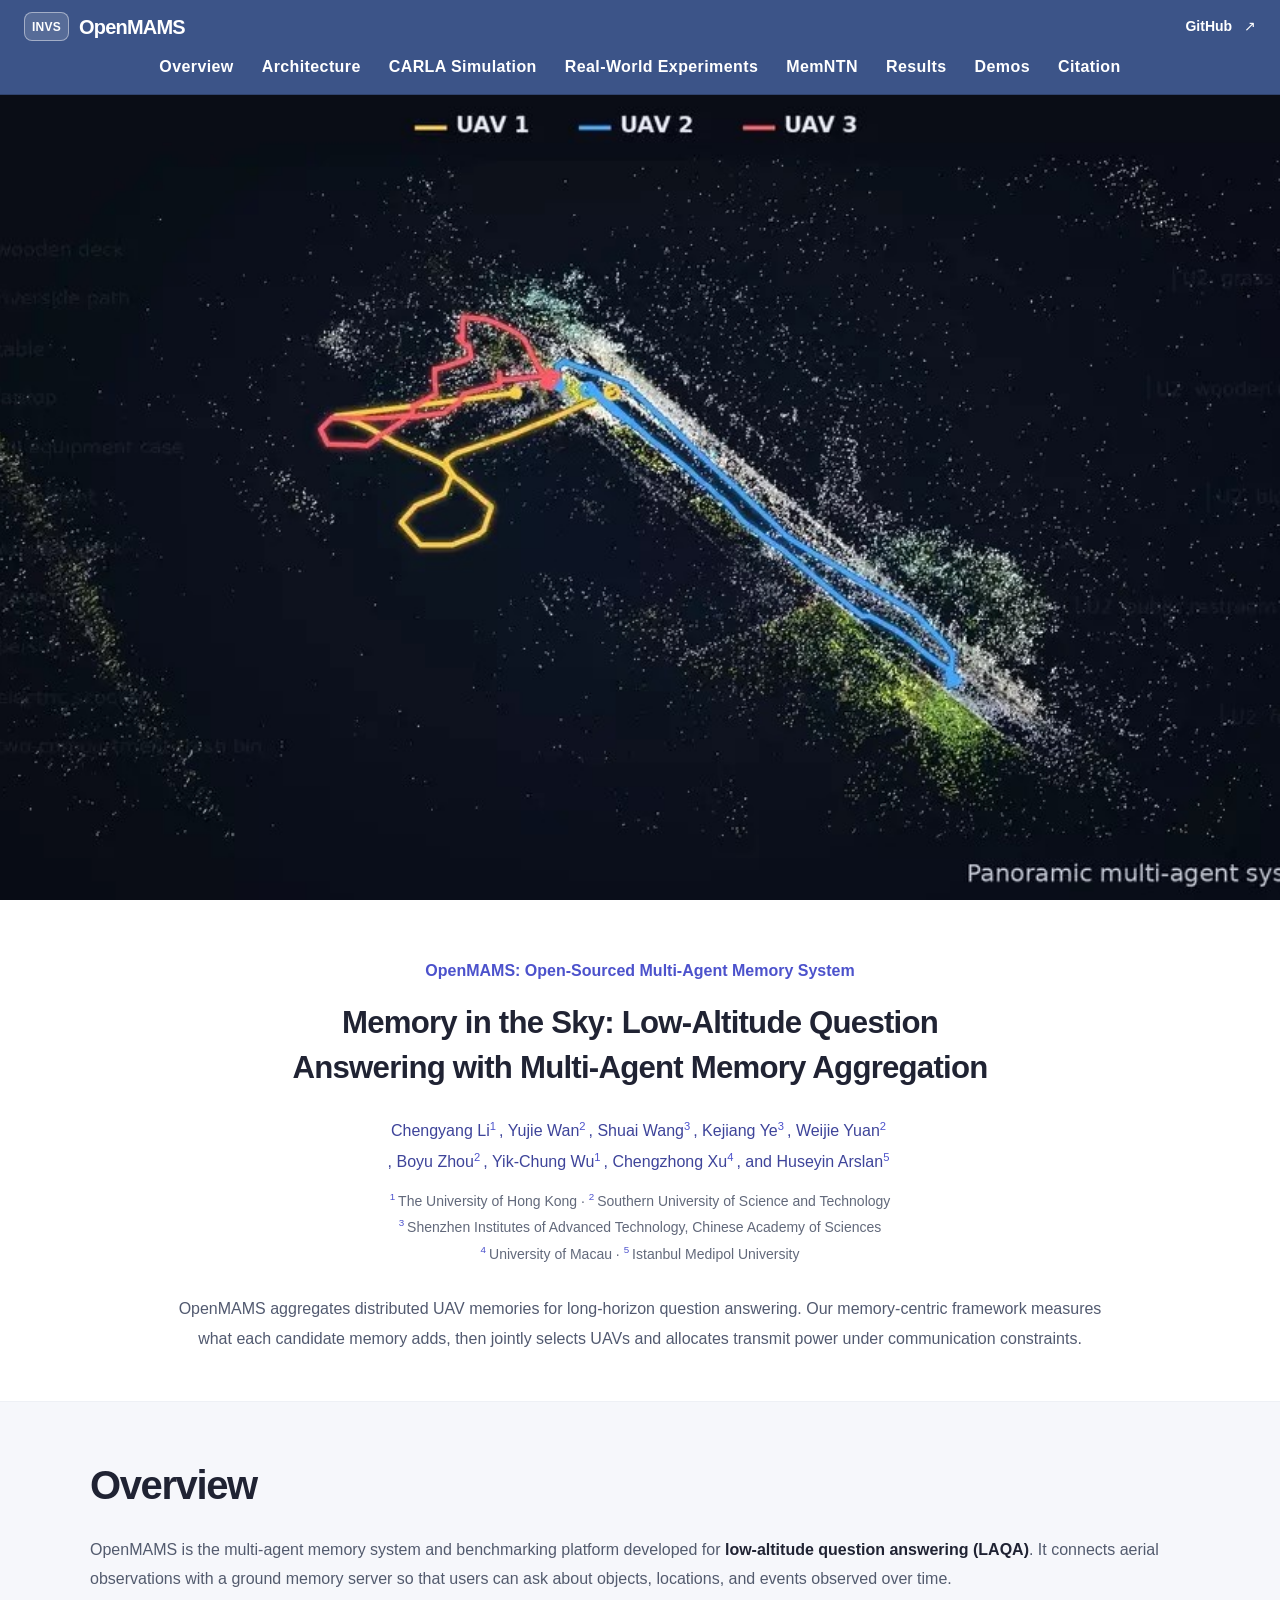
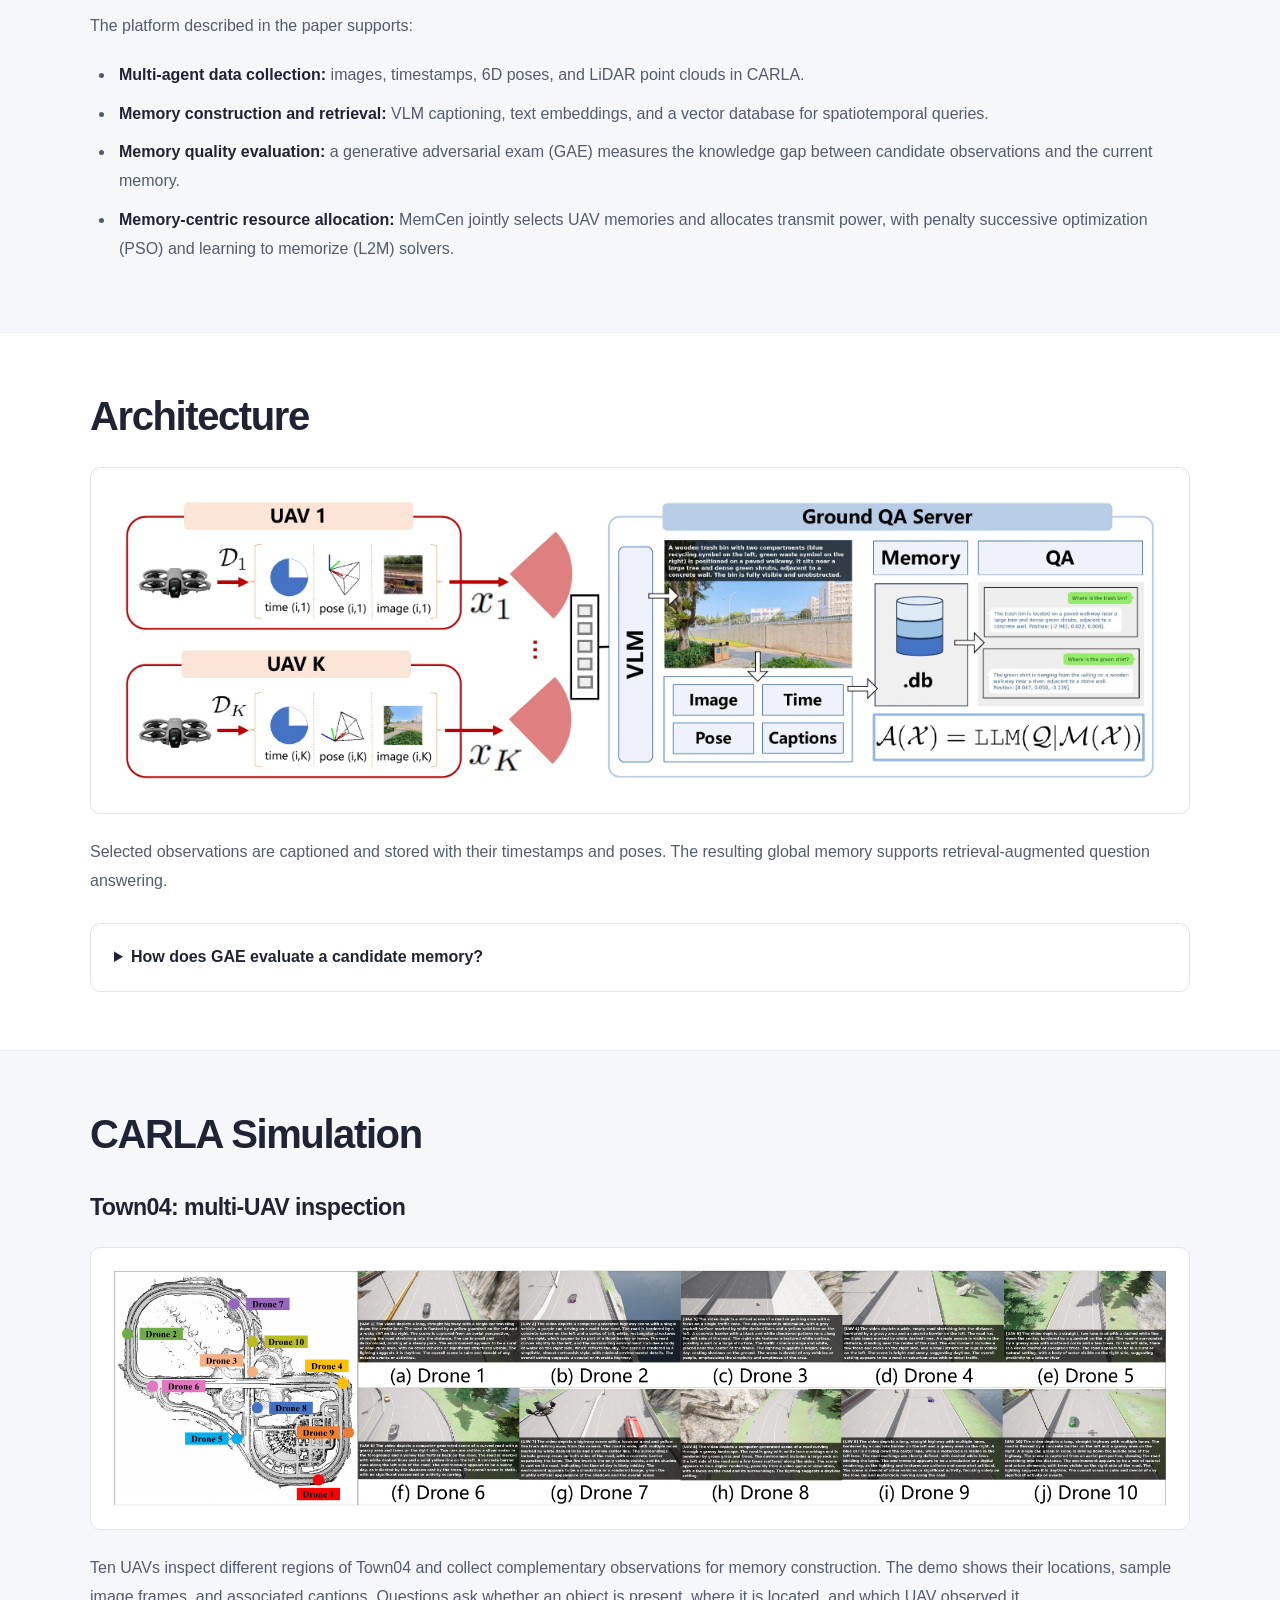
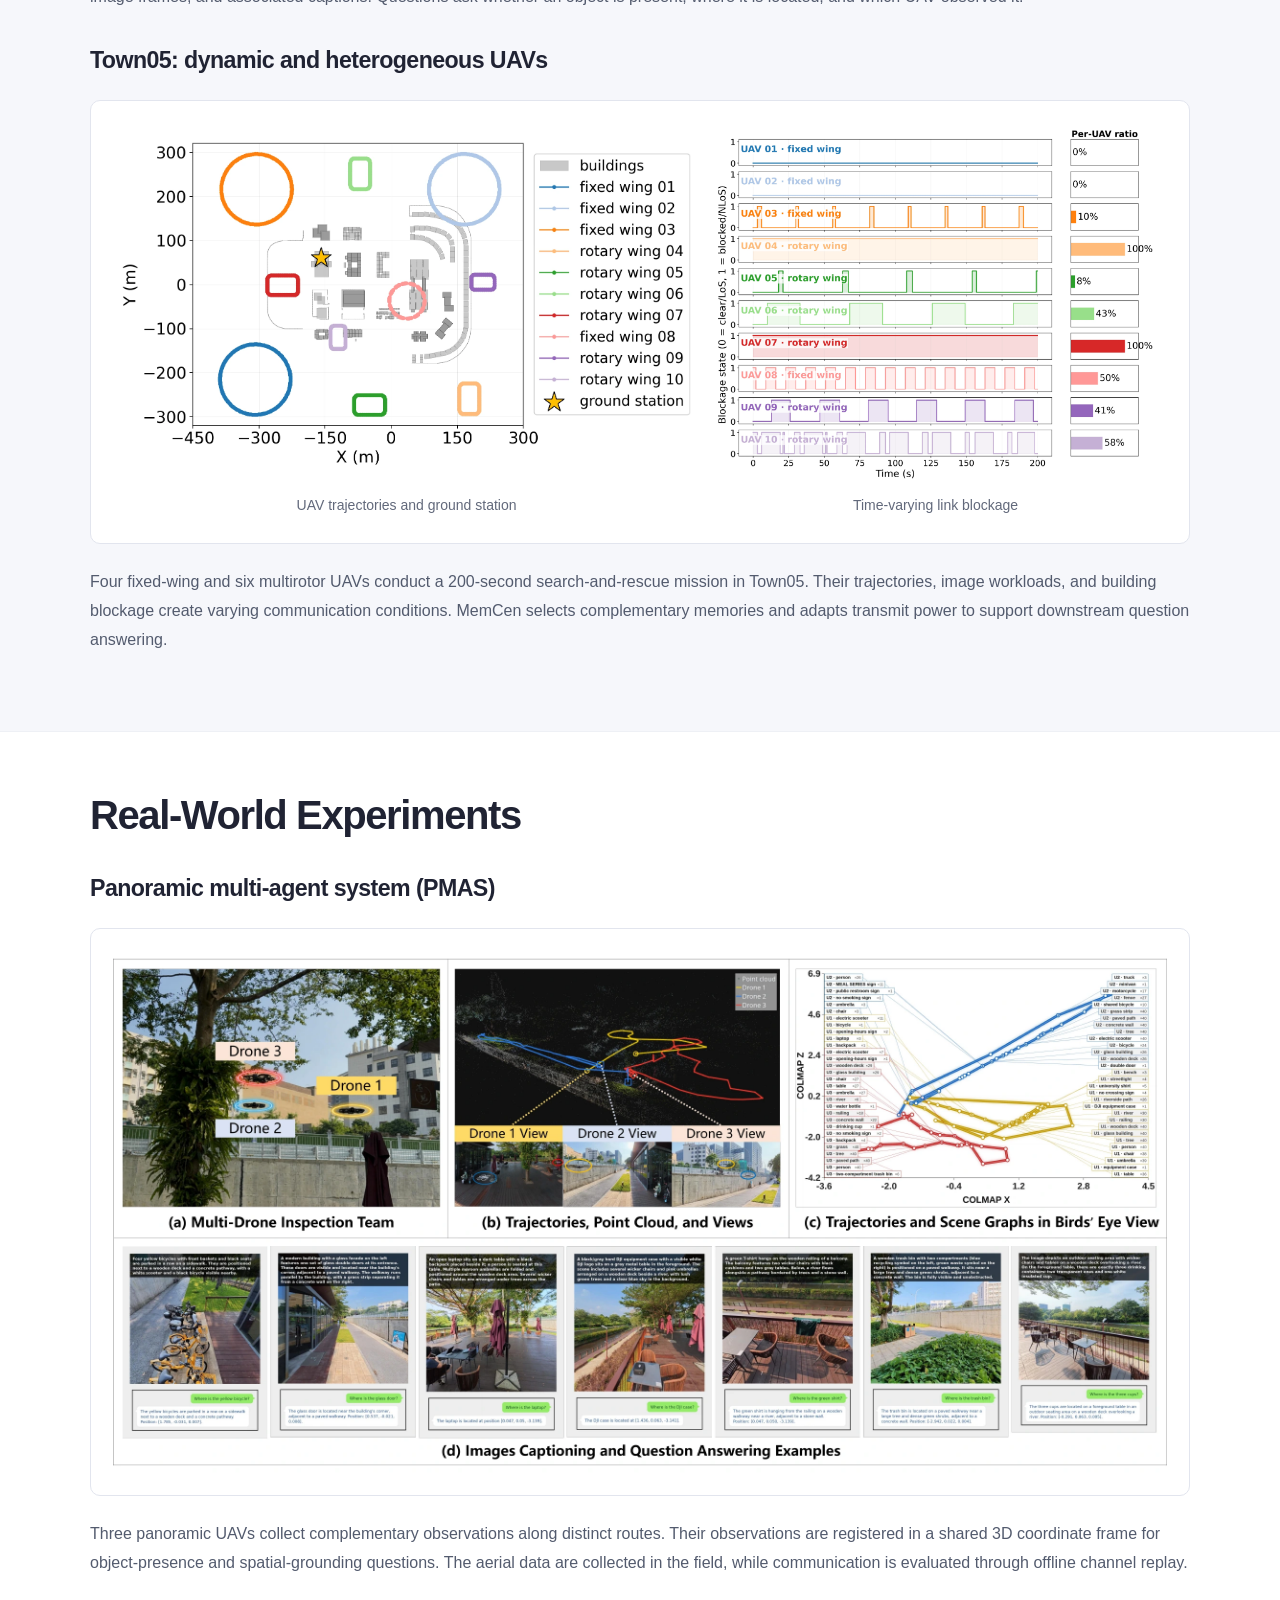
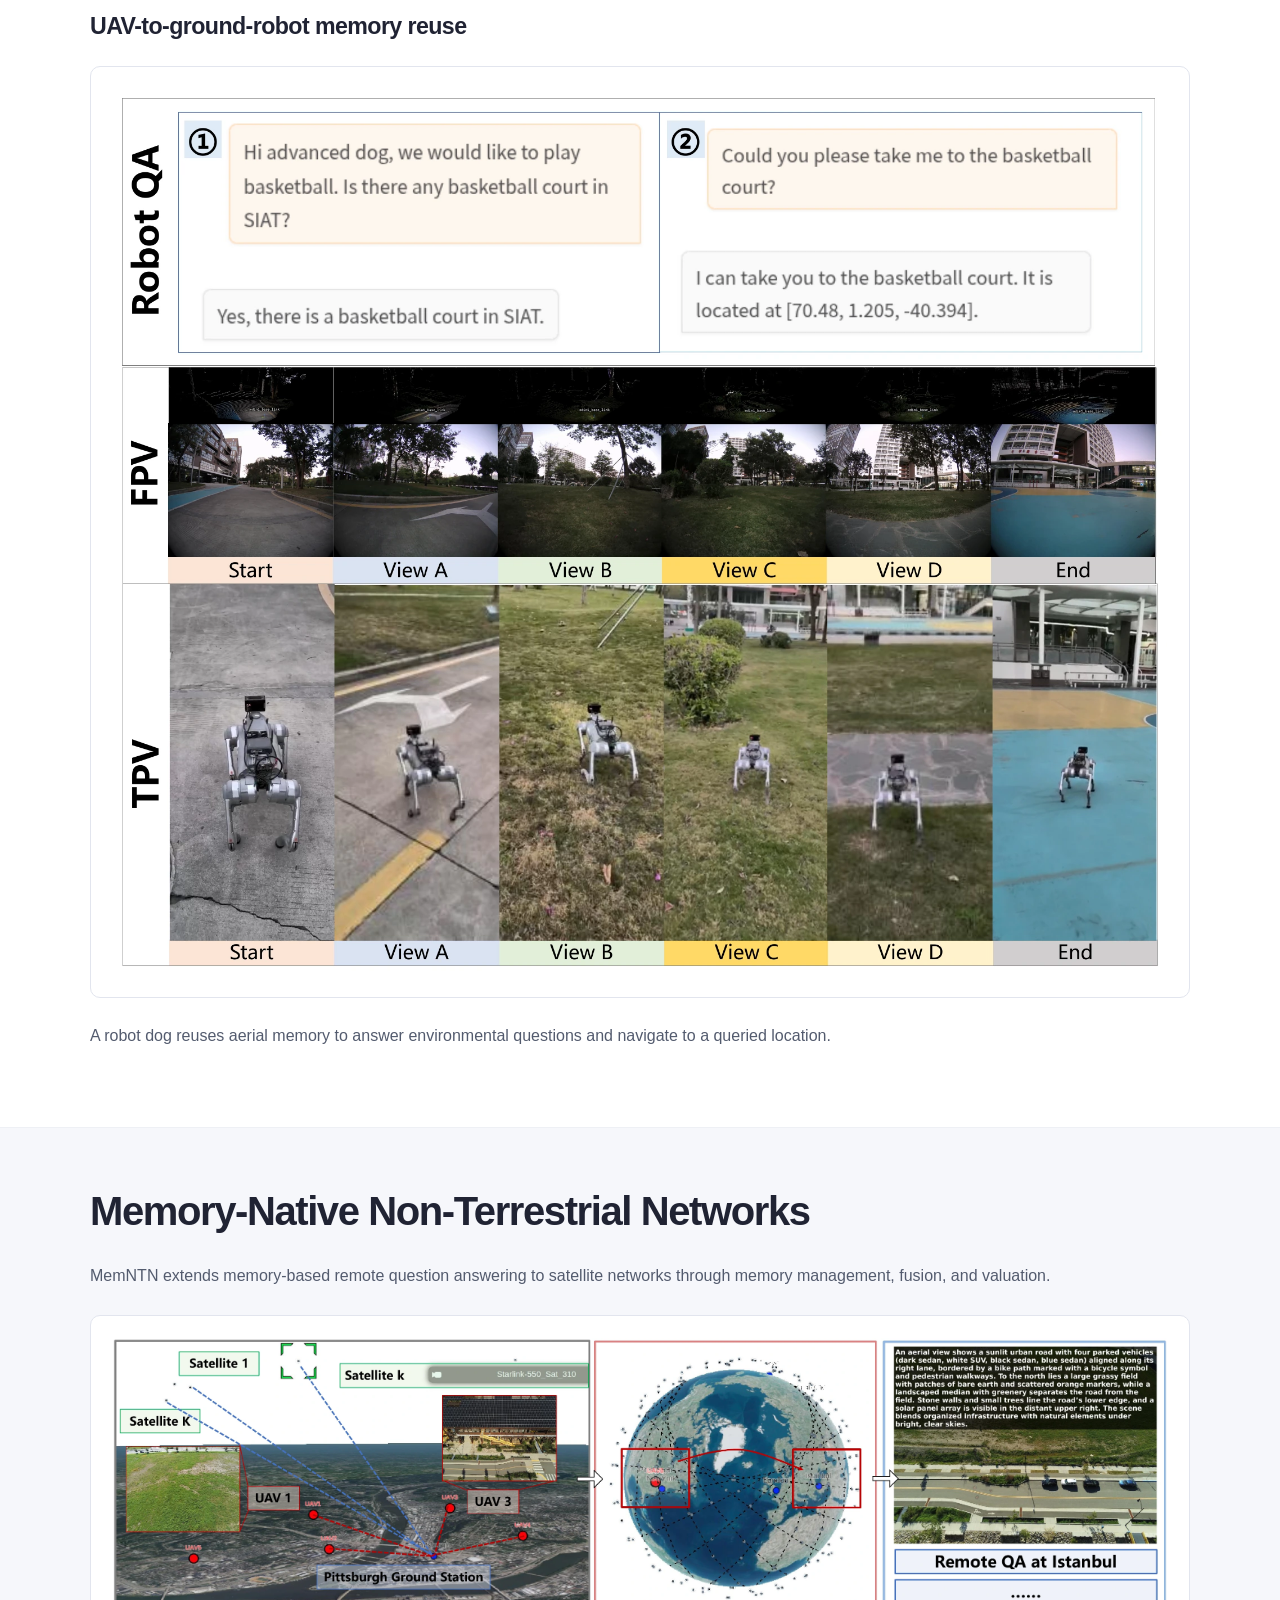
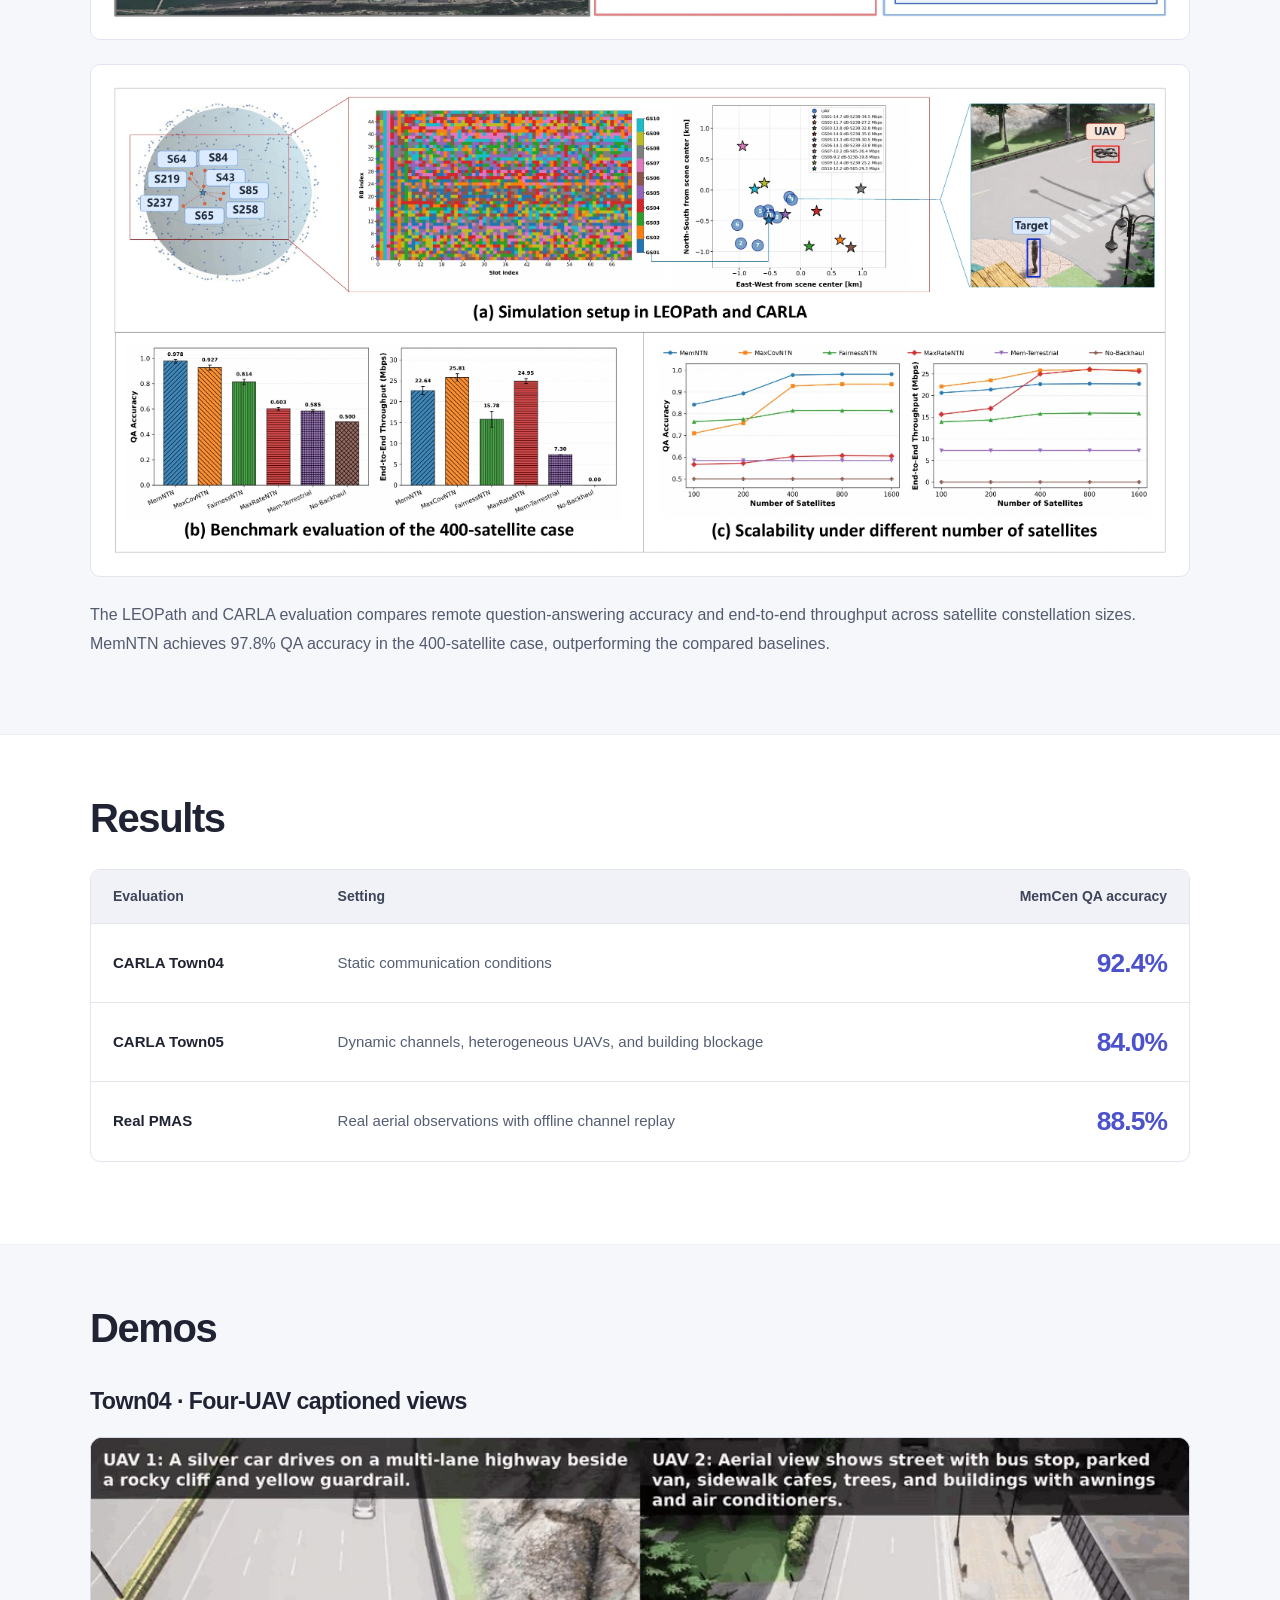
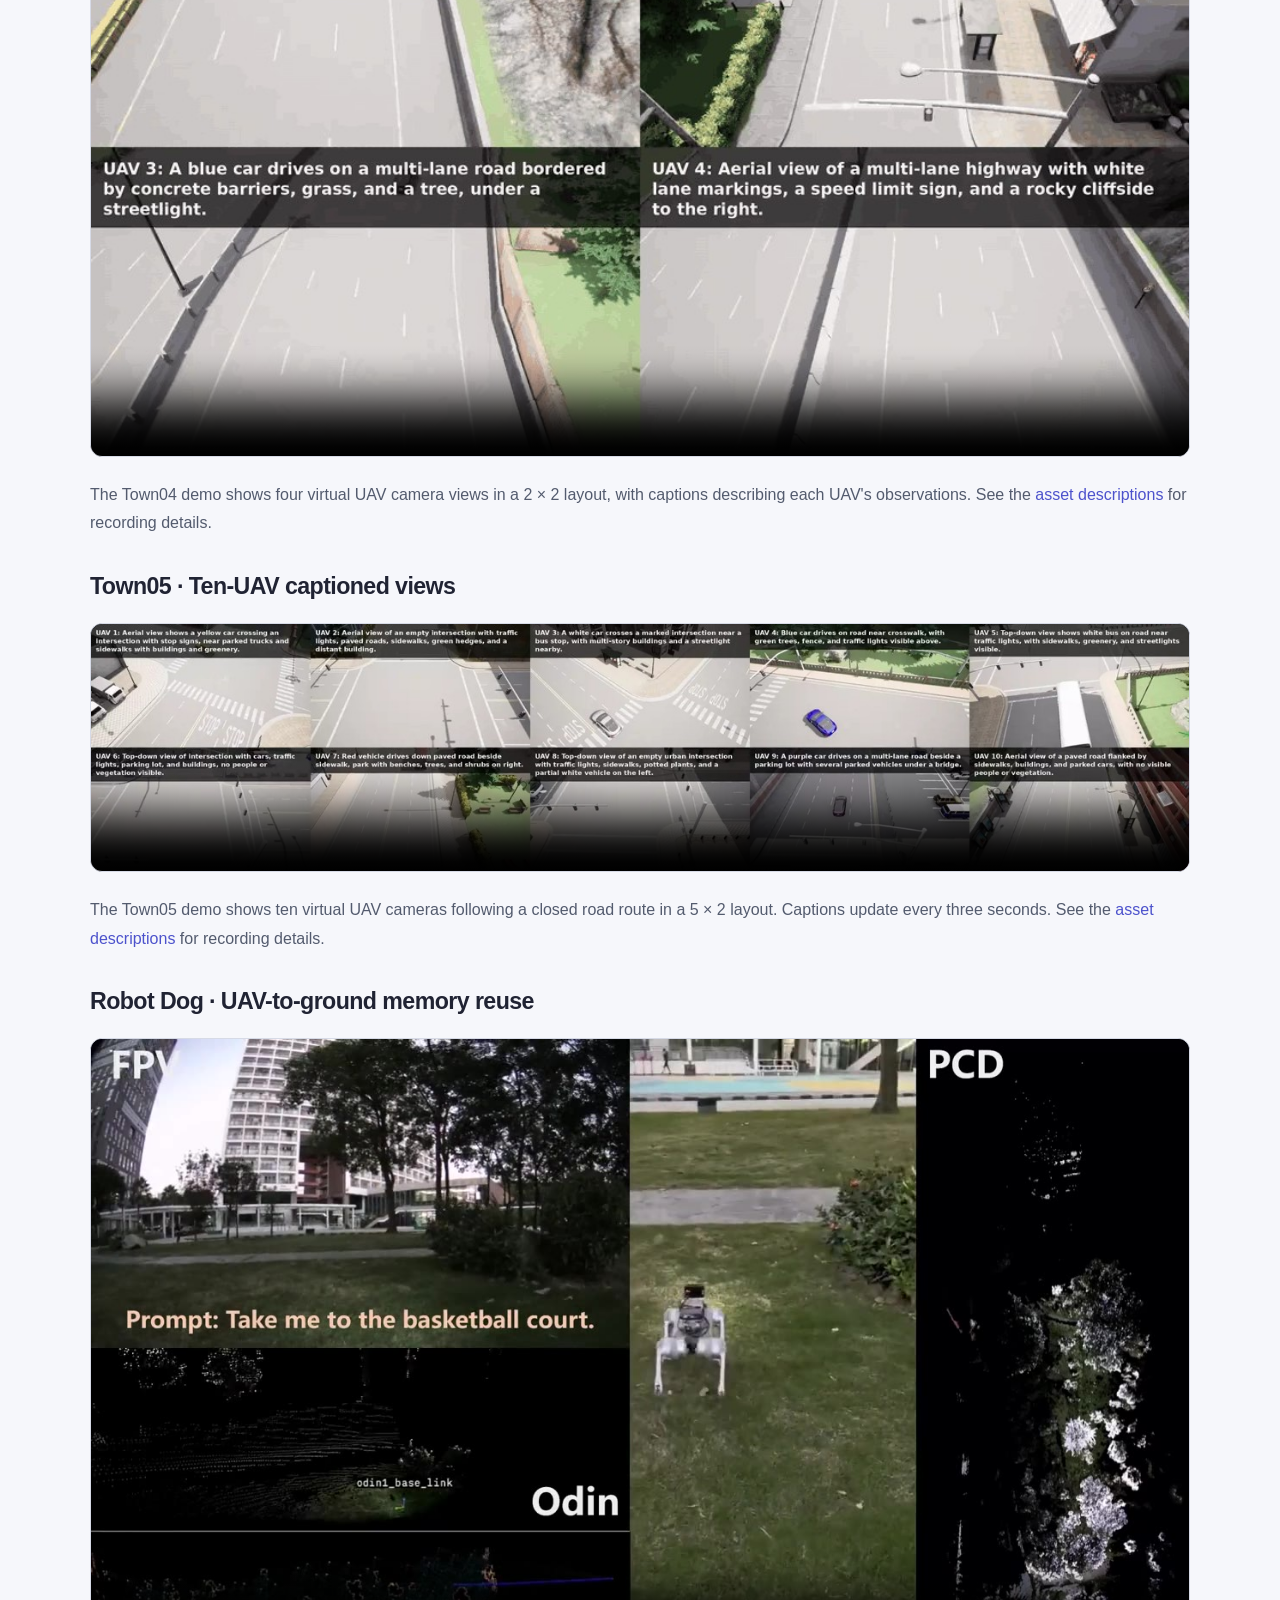
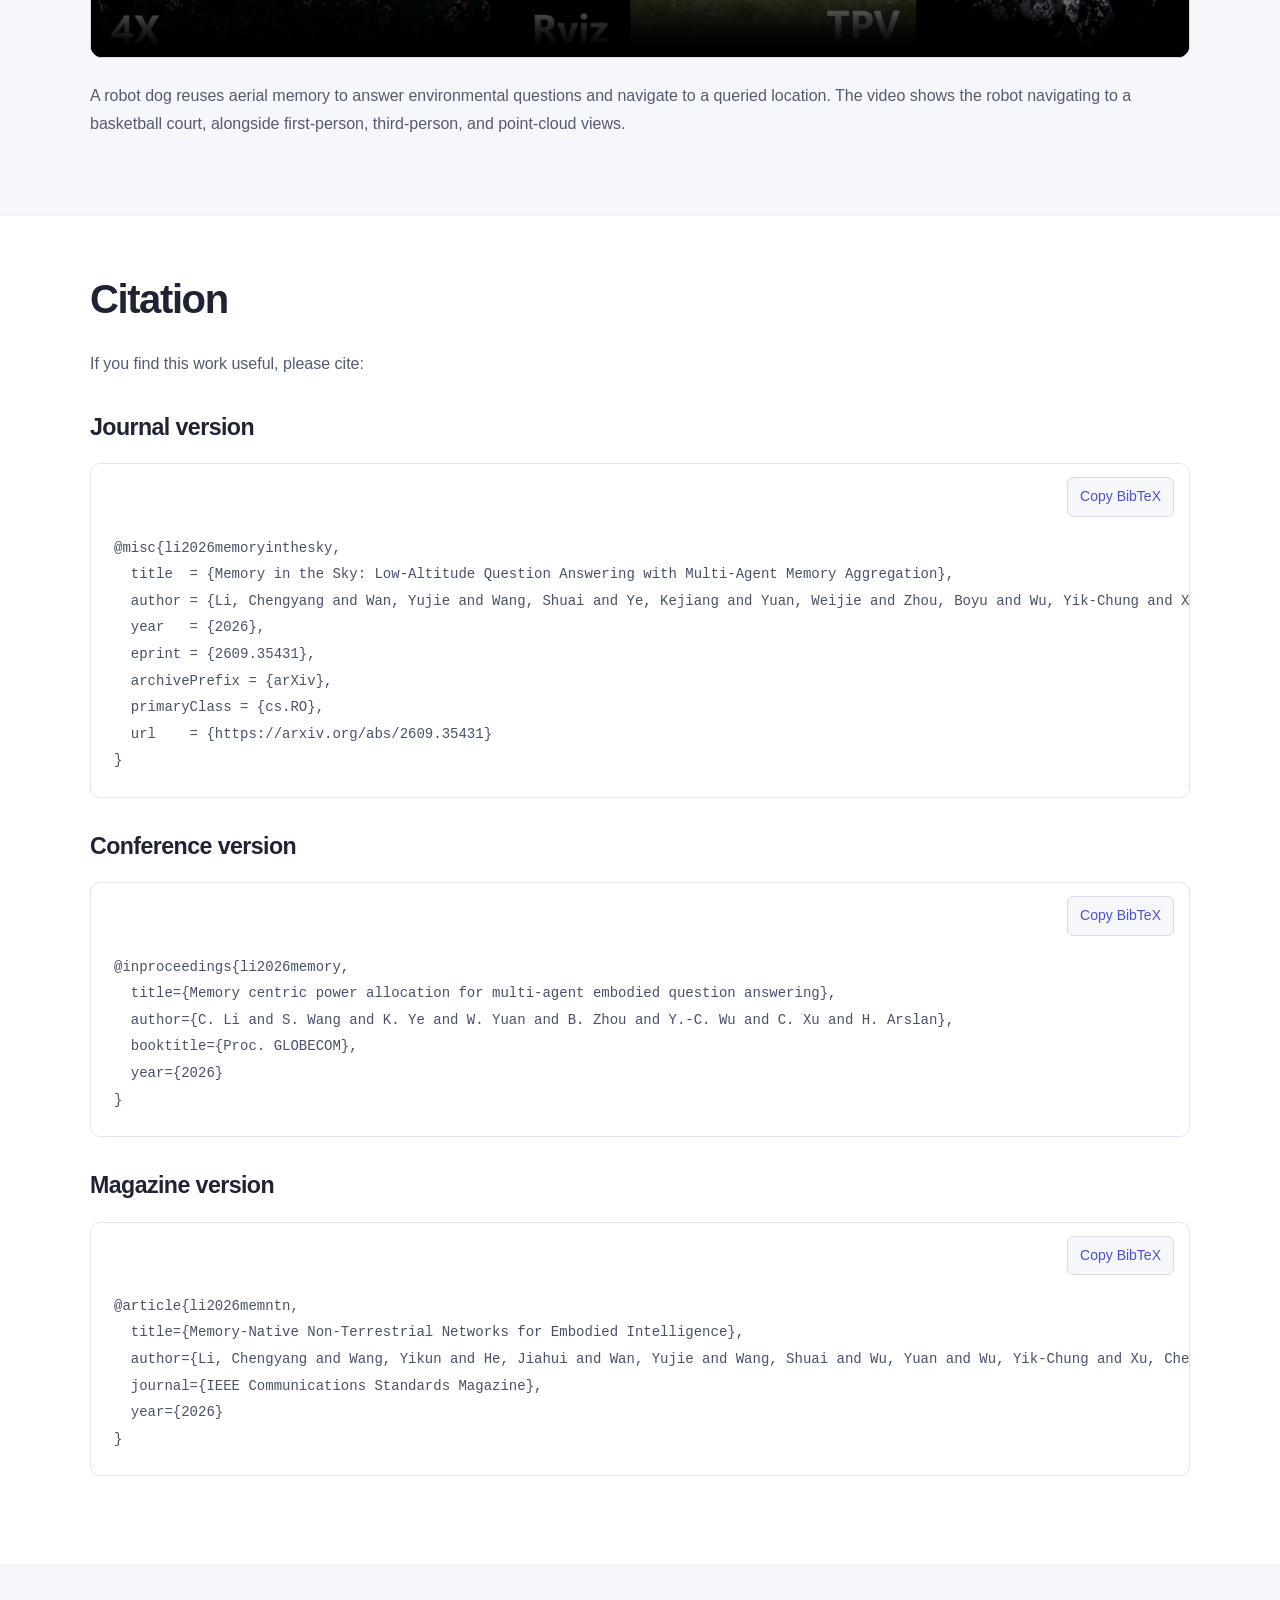
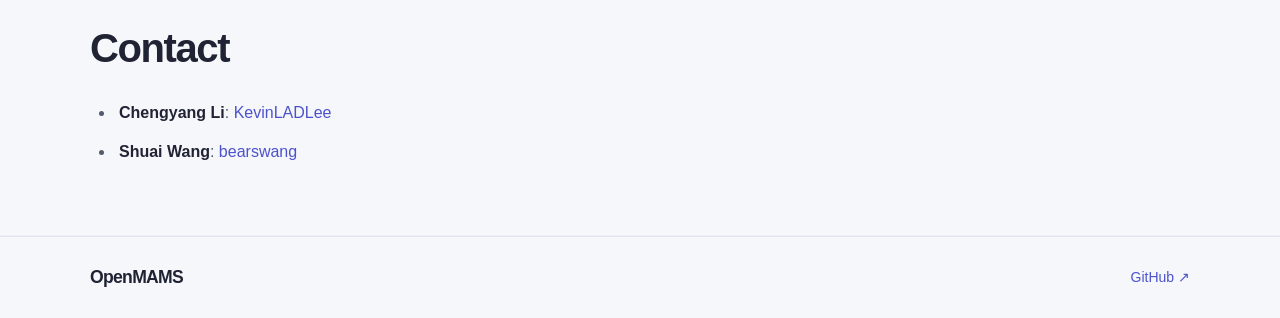
==== commit e2c6d073: "Update blue navigation styling and spacing" ====
--- a/index.html
+++ b/index.html
@@ -4,7 +4,7 @@
   <meta charset="utf-8">
   <meta name="viewport" content="width=device-width, initial-scale=1">
   <meta name="description" content="OpenMAMS aggregates distributed UAV memories for long-horizon question answering. Our memory-centric framework measures what each candidate memory adds, then jointly selects UAVs and allocates transmit power under communication constraints.">
-  <meta name="theme-color" content="#ffffff">
+  <meta name="theme-color" content="#3c5488">
   <meta property="og:title" content="OpenMAMS: Open-Sourced Multi-Agent Memory System">
   <meta property="og:description" content="OpenMAMS aggregates distributed UAV memories for long-horizon question answering. Our memory-centric framework measures what each candidate memory adds, then jointly selects UAVs and allocates transmit power under communication constraints.">
   <meta property="og:type" content="website">
@@ -42,22 +42,22 @@
 <li><strong>Memory-centric resource allocation:</strong> MemCen jointly selects UAV memories and allocates transmit power, with penalty successive optimization (PSO) and learning to memorize (L2M) solvers.</li>
 </ul>
 </div></section><section class="section" id="architecture"><div class="container"><h2>Architecture</h2>
-<p><a href="source/assets/architecture.png" rel="noopener" target="_blank"><img alt="LAQA architecture: distributed UAV observations are uploaded to a ground server for memory construction and question answering." decoding="async" loading="lazy" src="assets/architecture.webp"/></a></p>
+<p><a href="assets/architecture.webp" rel="noopener" target="_blank"><img alt="LAQA architecture: distributed UAV observations are uploaded to a ground server for memory construction and question answering." decoding="async" loading="lazy" src="assets/architecture.webp"/></a></p>
 <p>Selected observations are captioned and stored with their timestamps and poses. The resulting global memory supports retrieval-augmented question answering.</p>
 <details>
 <summary><strong>How does GAE evaluate a candidate memory?</strong></summary>
-<p><a href="source/assets/generative-adversarial-exam.png" rel="noopener" target="_blank"><img alt="GAE pipeline with pilot upload, exam generation, and practice testing against the current memory." decoding="async" loading="lazy" src="assets/generative-adversarial-exam.webp"/></a></p>
+<p><a href="assets/generative-adversarial-exam.webp" rel="noopener" target="_blank"><img alt="GAE pipeline with pilot upload, exam generation, and practice testing against the current memory." decoding="async" loading="lazy" src="assets/generative-adversarial-exam.webp"/></a></p>
 <p>GAE generates questions grounded in candidate observations and tests whether the current global memory can answer them. Unanswered questions reveal missing knowledge and quantify the value of acquiring that candidate memory. MemCen combines this task utility with payload sizes, channel conditions, interference, and power constraints.</p>
 </details>
 </div></section><section class="section tinted" id="carla-simulation"><div class="container"><h2>CARLA Simulation</h2>
 <h3 id="town04-multi-uav-inspection">Town04: multi-UAV inspection</h3>
-<p><a href="source/assets/carla-town04.png" rel="noopener" target="_blank"><img alt="CARLA Town04 ten-UAV demo showing UAV locations, image frames, and their associated captions." decoding="async" loading="lazy" src="assets/carla-town04.webp"/></a></p>
+<p><a href="assets/carla-town04.webp" rel="noopener" target="_blank"><img alt="CARLA Town04 ten-UAV demo showing UAV locations, image frames, and their associated captions." decoding="async" loading="lazy" src="assets/carla-town04.webp"/></a></p>
 <p>Ten UAVs inspect different regions of Town04 and collect complementary observations for memory construction. The demo shows their locations, sample image frames, and associated captions. Questions ask whether an object is present, where it is located, and which UAV observed it.</p>
 <h3 id="town05-dynamic-and-heterogeneous-uavs">Town05: dynamic and heterogeneous UAVs</h3>
 <table class="figure-table">
 <tr>
-<td align="center" valign="middle"><a href="source/assets/carla-town05.png" rel="noopener" target="_blank"><img alt="CARLA Town05 building geometry, ground station, and flight trajectories of four fixed-wing and six multirotor UAVs." decoding="async" loading="lazy" src="assets/carla-town05.webp"/></a></td>
-<td align="center" valign="middle"><a href="source/assets/carla-town05-blockage.png" rel="noopener" target="_blank"><img alt="Time-varying blockage across the ten UAV links in Town05, with per-UAV blockage ratios." decoding="async" loading="lazy" src="assets/carla-town05-blockage.webp"/></a></td>
+<td align="center" valign="middle"><a href="assets/carla-town05.webp" rel="noopener" target="_blank"><img alt="CARLA Town05 building geometry, ground station, and flight trajectories of four fixed-wing and six multirotor UAVs." decoding="async" loading="lazy" src="assets/carla-town05.webp"/></a></td>
+<td align="center" valign="middle"><a href="assets/carla-town05-blockage.webp" rel="noopener" target="_blank"><img alt="Time-varying blockage across the ten UAV links in Town05, with per-UAV blockage ratios." decoding="async" loading="lazy" src="assets/carla-town05-blockage.webp"/></a></td>
 </tr>
 <tr>
 <td align="center">UAV trajectories and ground station</td>
@@ -67,15 +67,15 @@
 <p>Four fixed-wing and six multirotor UAVs conduct a 200-second search-and-rescue mission in Town05. Their trajectories, image workloads, and building blockage create varying communication conditions. MemCen selects complementary memories and adapts transmit power to support downstream question answering.</p>
 </div></section><section class="section" id="real-world-experiments"><div class="container"><h2>Real-World Experiments</h2>
 <h3 id="panoramic-multi-agent-system-pmas">Panoramic multi-agent system (PMAS)</h3>
-<p><a href="source/assets/pmas-benchmark.png" rel="noopener" target="_blank"><img alt="PMAS field experiment with three UAVs, reconstructed trajectories, onboard observations, and spatial question answering." decoding="async" loading="lazy" src="assets/pmas-benchmark.webp"/></a></p>
+<p><a href="assets/pmas-benchmark.webp" rel="noopener" target="_blank"><img alt="PMAS field experiment with three UAVs, reconstructed trajectories, onboard observations, and spatial question answering." decoding="async" loading="lazy" src="assets/pmas-benchmark.webp"/></a></p>
 <p>Three panoramic UAVs collect complementary observations along distinct routes. Their observations are registered in a shared 3D coordinate frame for object-presence and spatial-grounding questions. The aerial data are collected in the field, while communication is evaluated through offline channel replay.</p>
 <h3 id="uav-to-ground-robot-memory-reuse">UAV-to-ground-robot memory reuse</h3>
-<p><a href="source/assets/uav-ground-robot.png" rel="noopener" target="_blank"><img alt="A robot dog answers questions and navigates to a basketball court using previously acquired UAV memory." decoding="async" loading="lazy" src="assets/uav-ground-robot.webp"/></a></p>
+<p><a href="assets/uav-ground-robot.webp" rel="noopener" target="_blank"><img alt="A robot dog answers questions and navigates to a basketball court using previously acquired UAV memory." decoding="async" loading="lazy" src="assets/uav-ground-robot.webp"/></a></p>
 <p>A robot dog reuses aerial memory to answer environmental questions and navigate to a queried location.</p>
 </div></section><section class="section tinted" id="memory-native-non-terrestrial-networks"><div class="container"><h2>Memory-Native Non-Terrestrial Networks</h2>
 <p>MemNTN extends memory-based remote question answering to satellite networks through memory management, fusion, and valuation.</p>
-<p><a href="source/assets/memntn_fig1.png" rel="noopener" target="_blank"><img alt="MemNTN: UAV perception in Pittsburgh, a satellite constellation, and remote question answering in Istanbul." decoding="async" loading="lazy" src="assets/memntn_fig1.webp"/></a></p>
-<p><a href="source/assets/memntn_fig4.png" rel="noopener" target="_blank"><img alt="MemNTN evaluation results: LEOPath and CARLA setup, the 400-satellite benchmark, and constellation-size comparisons." decoding="async" loading="lazy" src="assets/memntn_fig4.webp"/></a></p>
+<p><a href="assets/memntn_fig1.webp" rel="noopener" target="_blank"><img alt="MemNTN: UAV perception in Pittsburgh, a satellite constellation, and remote question answering in Istanbul." decoding="async" loading="lazy" src="assets/memntn_fig1.webp"/></a></p>
+<p><a href="assets/memntn_fig4.webp" rel="noopener" target="_blank"><img alt="MemNTN evaluation results: LEOPath and CARLA setup, the 400-satellite benchmark, and constellation-size comparisons." decoding="async" loading="lazy" src="assets/memntn_fig4.webp"/></a></p>
 <p>The LEOPath and CARLA evaluation compares remote question-answering accuracy and end-to-end throughput across satellite constellation sizes. MemNTN achieves 97.8% QA accuracy in the 400-satellite case, outperforming the compared baselines.</p>
 </div></section><section class="section" id="results"><div class="container"><h2>Results</h2>
 <div aria-label="Table" class="table-scroll" role="region" tabindex="0"><table class="data-table">
--- a/project.css
+++ b/project.css
@@ -6,6 +6,7 @@
   --tint: #f6f7fb;
   --width: 1100px;
   --header-height: 70px;
+  --nav-blue: #3c5488;
 }
 * { box-sizing: border-box; }
 html { scroll-behavior: smooth; scroll-padding-top: calc(var(--header-height) + 24px); }
@@ -23,16 +24,22 @@
 .container { width: min(var(--width),calc(100% - 64px)); margin-inline: auto; }
 .skip-link { position: fixed; top: -80px; left: 20px; z-index: 20; background: #fff; padding: 10px 16px; }
 .skip-link:focus { top: 10px; }
-.site-header { position: sticky; top: 0; z-index: 10; background: rgba(255,255,255,.96); border-bottom: 1px solid var(--line); backdrop-filter: blur(12px); }
+.site-header { position: sticky; top: 0; z-index: 10; width: 100%; background: var(--nav-blue); border-bottom: 1px solid #30436d; }
+.site-header .wordmark,.site-header .nav-links a,.site-header .nav-code { color: #fff; }
+.site-header a:hover { color: #fff; }
+.site-header a:focus-visible { outline-color: #fff; }
+.site-header .brand-symbol { background: rgba(255,255,255,.14); border: 1px solid rgba(255,255,255,.45); }
+.site-header .nav-links a:hover,.site-header .nav-code:hover { text-decoration: underline; text-decoration-thickness: 2px; text-underline-offset: 6px; }
 .navigation { display: flex; align-items: center; justify-content: space-between; gap: 22px; min-height: 70px; }
-.navigation.container { width: min(1400px,calc(100% - 48px)); }
+.navigation.container { width: calc(100% - 48px); }
 .navigation .wordmark { flex-shrink: 0; }
 .wordmark { display: inline-flex; align-items: center; color: var(--ink); font-size: 1.25rem; font-weight: 750; letter-spacing: -.04em; line-height: 1; }
 .wordmark:hover { text-decoration: none; }
 .brand-symbol { display: grid; place-items: center; width: 45px; height: 29px; border-radius: 8px; margin-right: 10px; background: var(--accent); color: #fff; font-size: 12px; letter-spacing: .02em; font-weight: 650; }
-.nav-links { display: flex; gap: 18px; }
+.nav-links { display: flex; gap: 28px; }
 .nav-links a { white-space: nowrap; }
 .nav-links a,.nav-code { font-size: .875rem; font-weight: 550; color: #53596d; }
+.nav-links a { font-size: 1rem; letter-spacing: .025em; }
 .nav-code { white-space: nowrap; }
 .nav-code span { margin-left: 8px; }
 .header-video { position: relative; isolation: isolate; width: 100%; min-height: max(24rem,calc(100vh - var(--header-height))); min-height: max(24rem,calc(100svh - var(--header-height))); overflow: hidden; background: #0a0f1a; color: #fff; }
@@ -88,15 +95,17 @@
 .asset-page h1 { font-size: 2.7rem; letter-spacing: -.035em; }
 .asset-page h2 { font-size: 1.65rem; margin: 34px 0 20px; }
 .asset-page p { margin-block: 18px; color: #535b6e; }
-@media (max-width: 1100px) {
+@media (max-width: 1360px) {
   .navigation { flex-wrap: wrap; padding-block: 12px; gap: 12px; }
   .nav-code { margin-left: auto; }
-  .nav-links { order: 3; flex-basis: 100%; flex-wrap: wrap; justify-content: center; gap: 6px 18px; }
+  .nav-links { order: 3; flex-basis: 100%; flex-wrap: wrap; justify-content: center; gap: 10px 28px; }
 }
 @media (max-width: 800px) {
+  .header-video { min-height: 0; aspect-ratio: 16 / 9; }
+  .header-video > video { object-fit: contain; }
   .container { width: calc(100% - 40px); }
   .navigation { gap: 16px; min-height: 65px; }
-  .nav-links { gap: 6px 17px; }
+  .nav-links { gap: 10px 24px; }
   .paper-intro { padding-top: 44px; }
   .section { padding-block: 46px; }
   .data-table td,.data-table th { padding: 15px; }
@@ -108,8 +117,8 @@
   .brand-symbol { width: 40px; height: 25px; font-size: 11px; margin-right: 7px; }
   .nav-code { margin-left: auto; }
   .navigation.container { width: calc(100% - 32px); }
-  .nav-links { gap: 5px 14px; }
-  .nav-links a { font-size: .8125rem; }
+  .nav-links { gap: 8px 20px; }
+  .nav-links a { font-size: .9375rem; }
   .paper-intro { padding: 36px 16px 32px; }
   .project-label { font-size: .9375rem; }
   .paper-title { font-size: 1.3rem; margin: 18px auto 23px; }
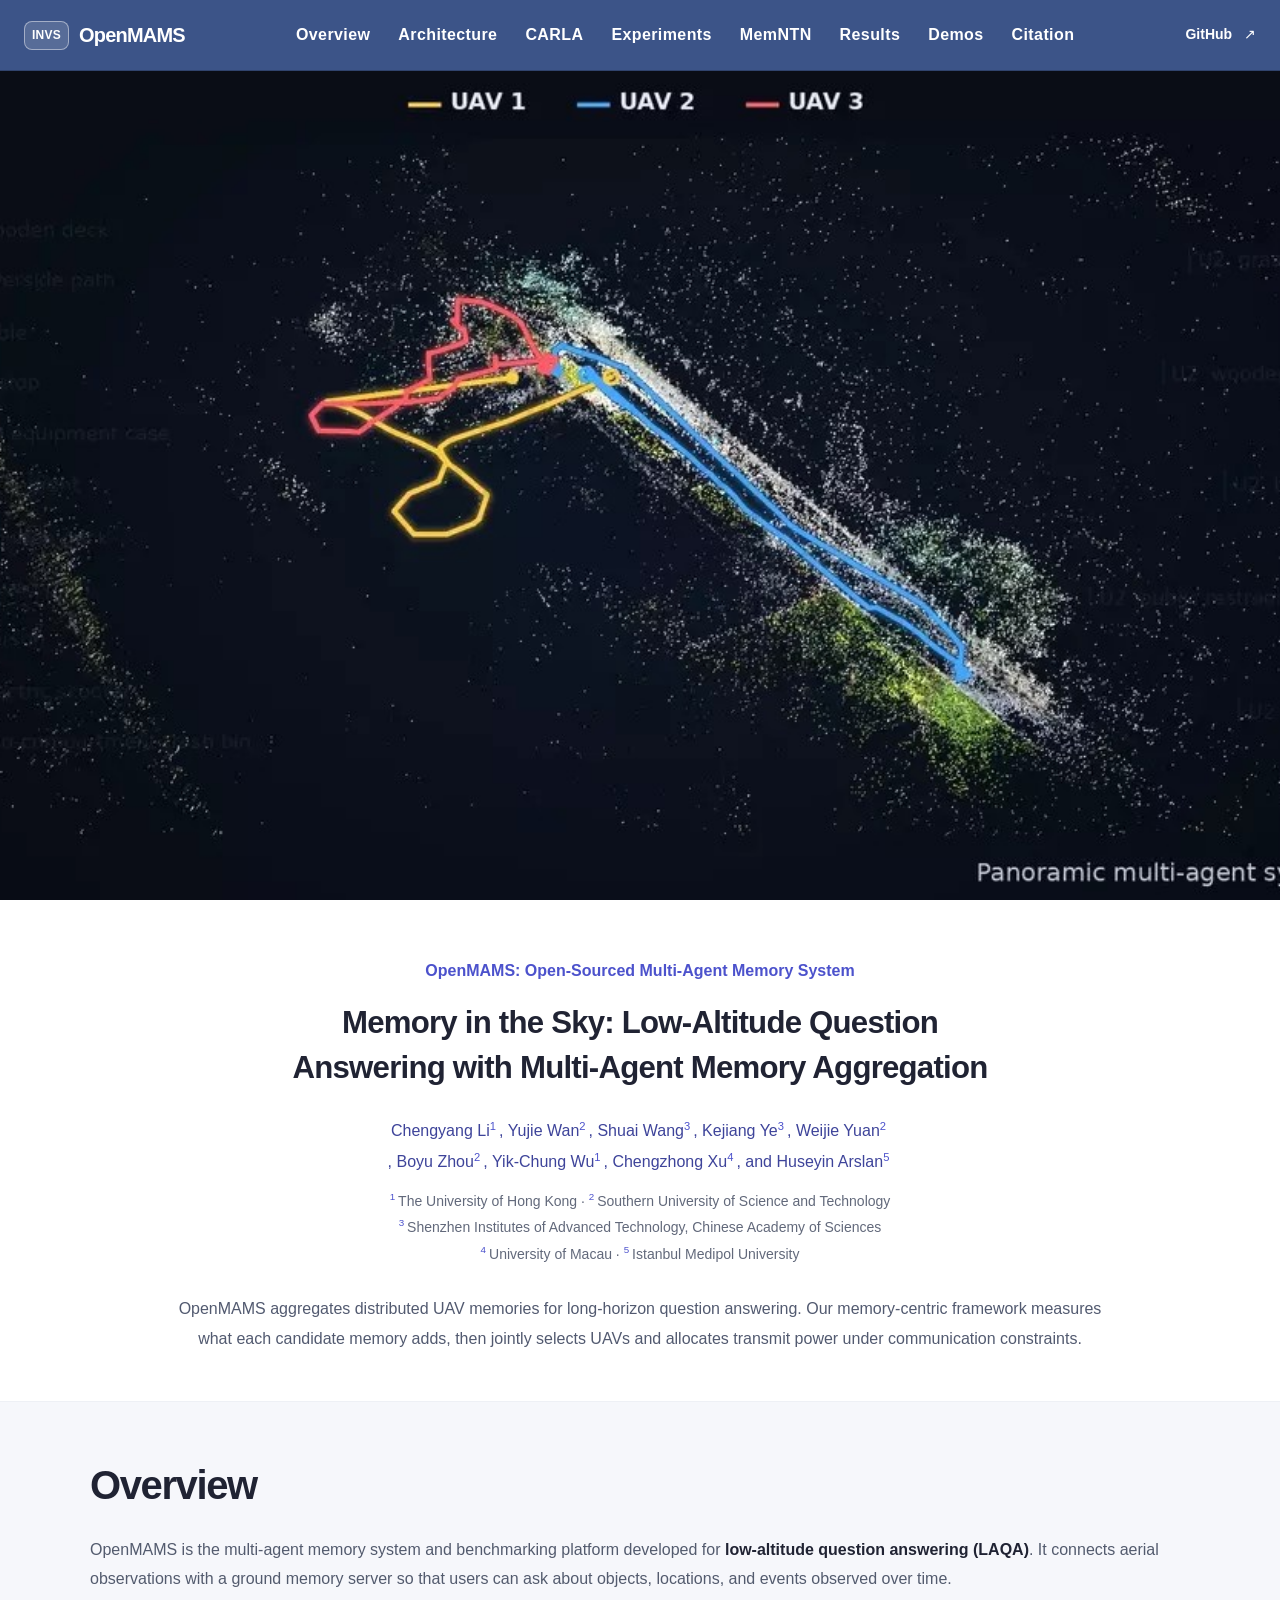
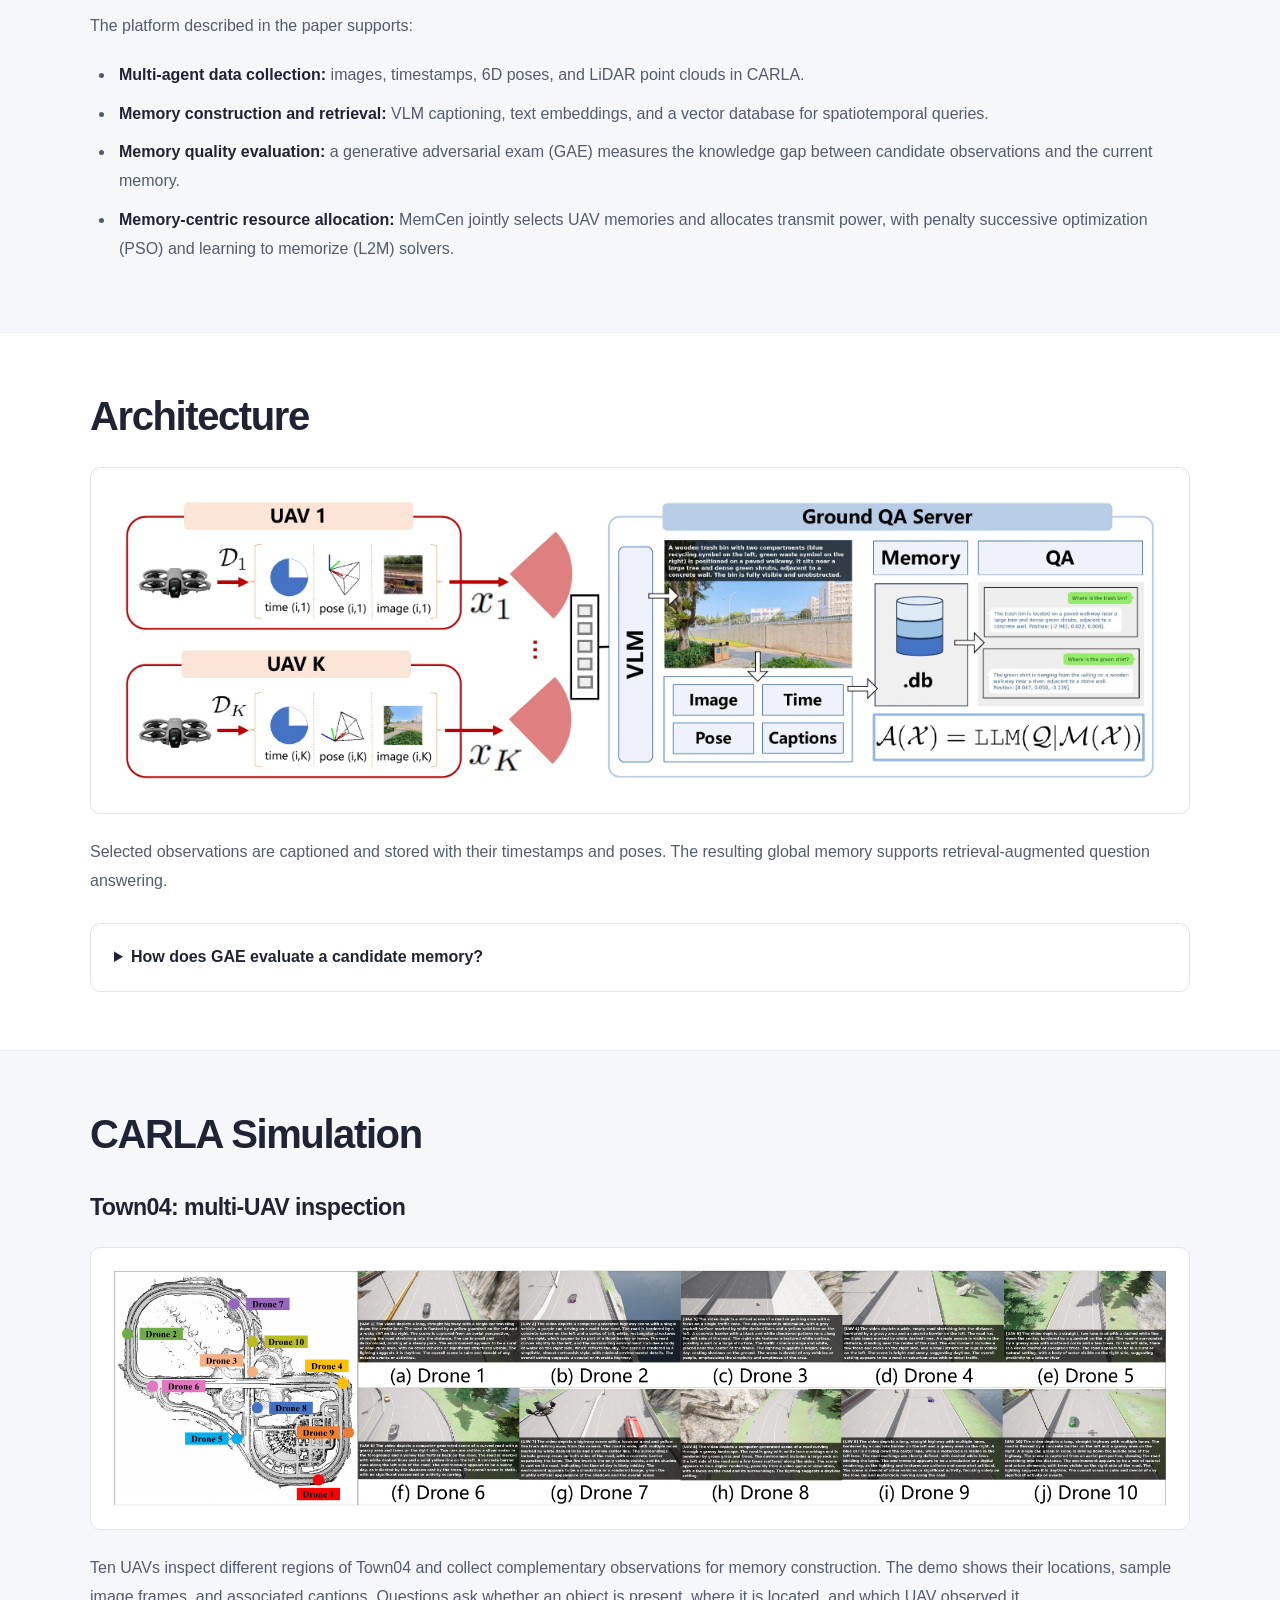
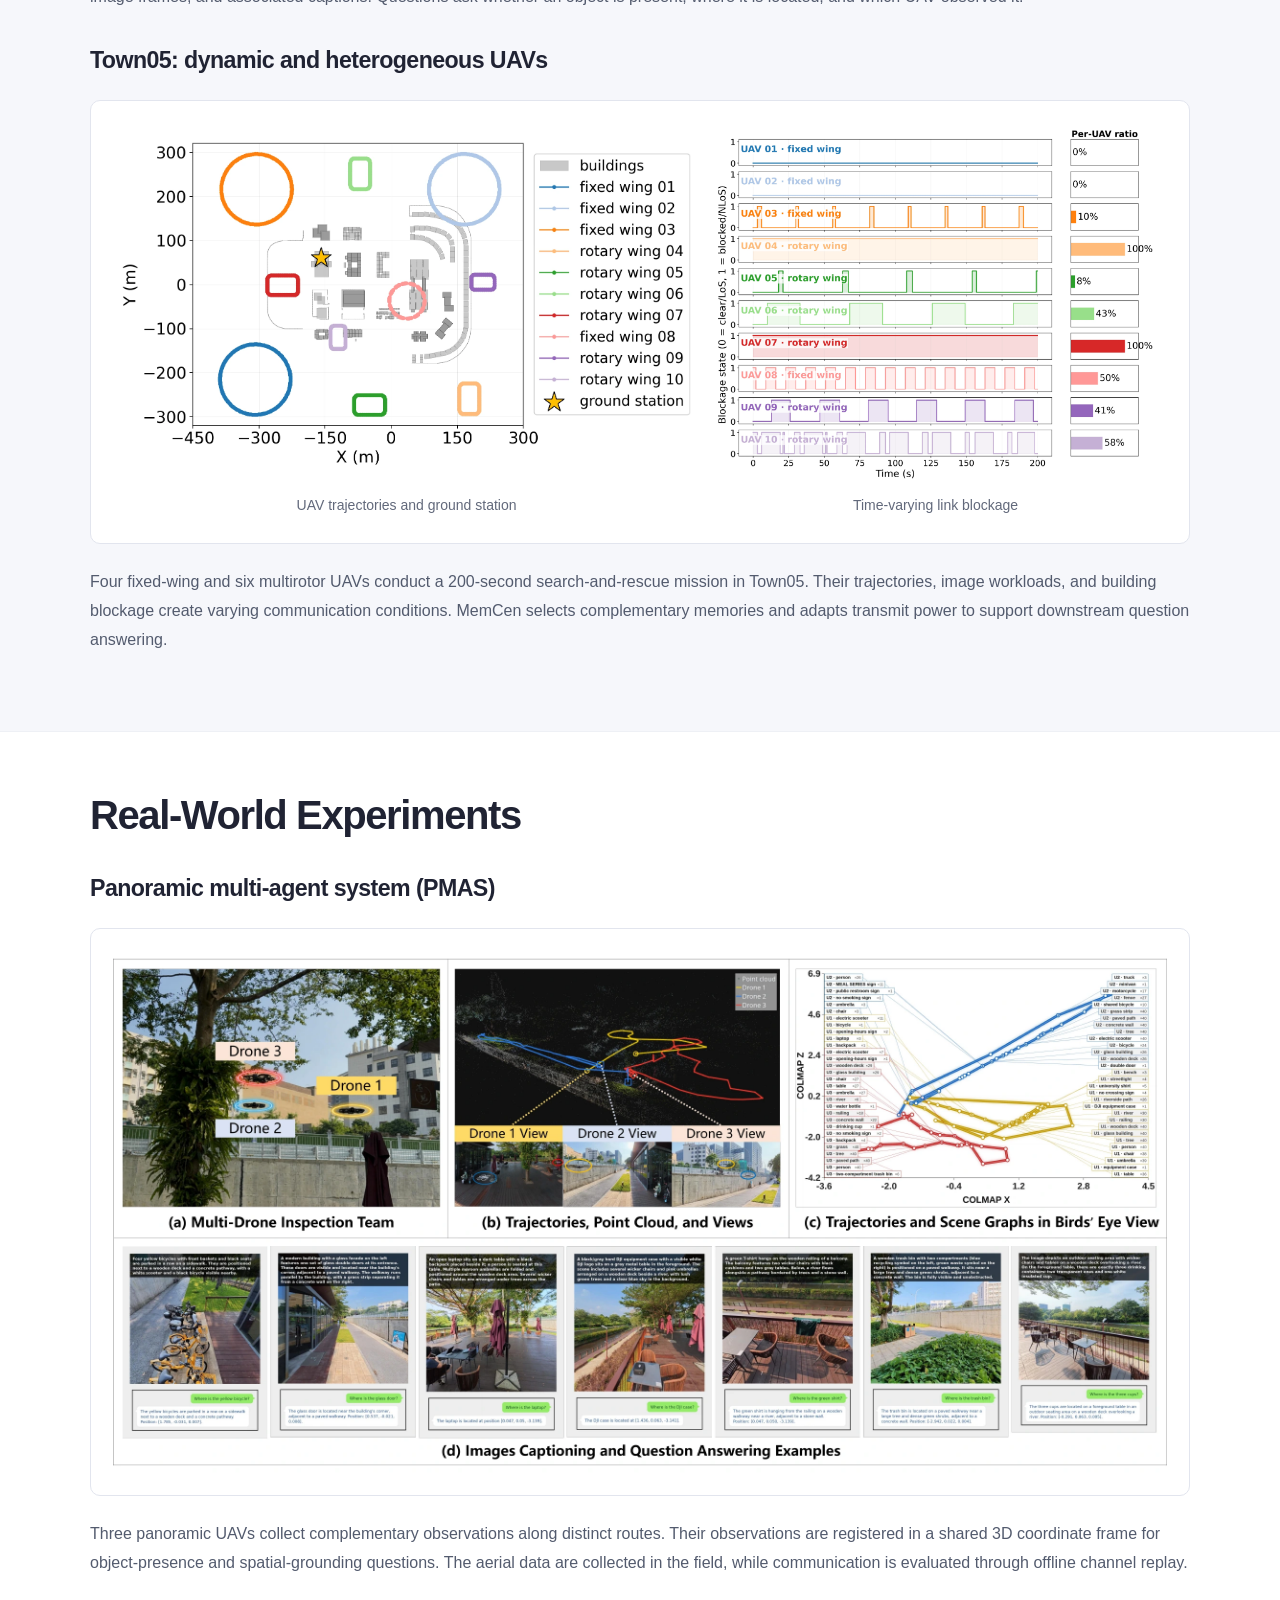
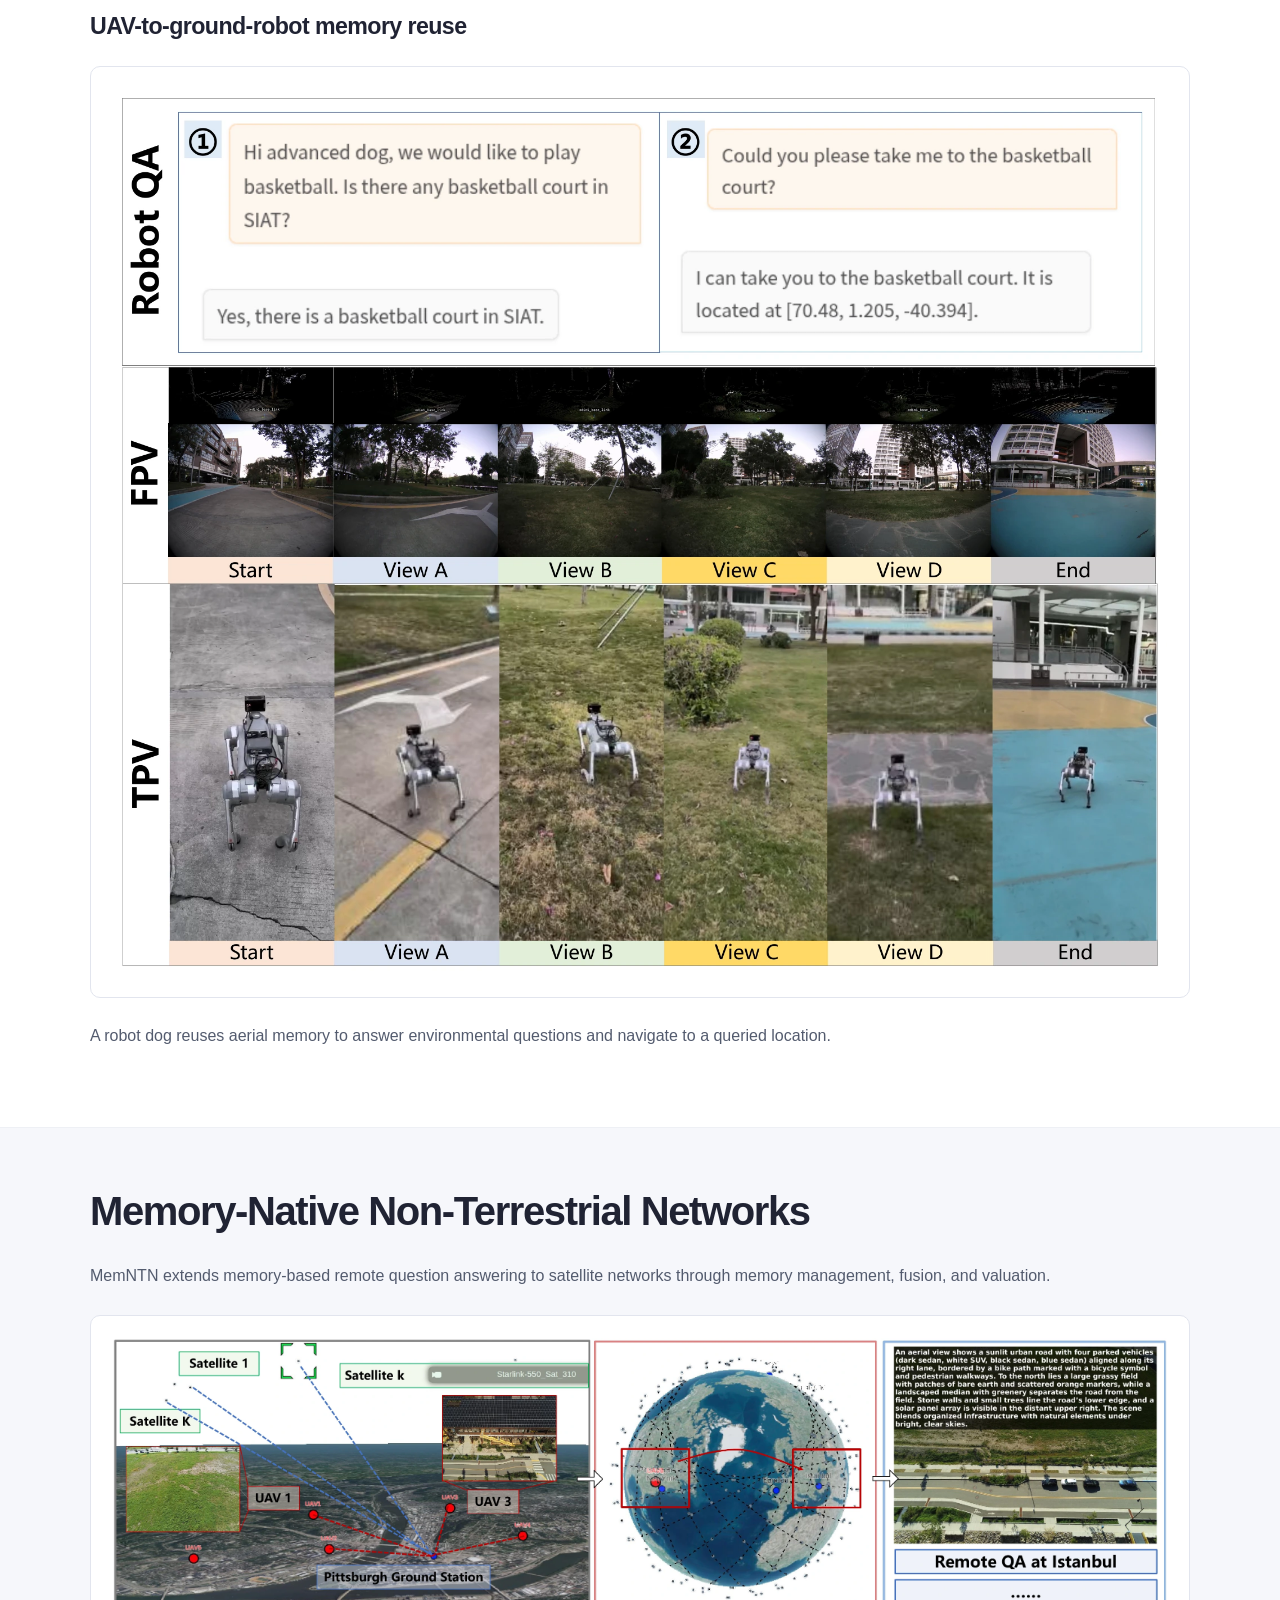
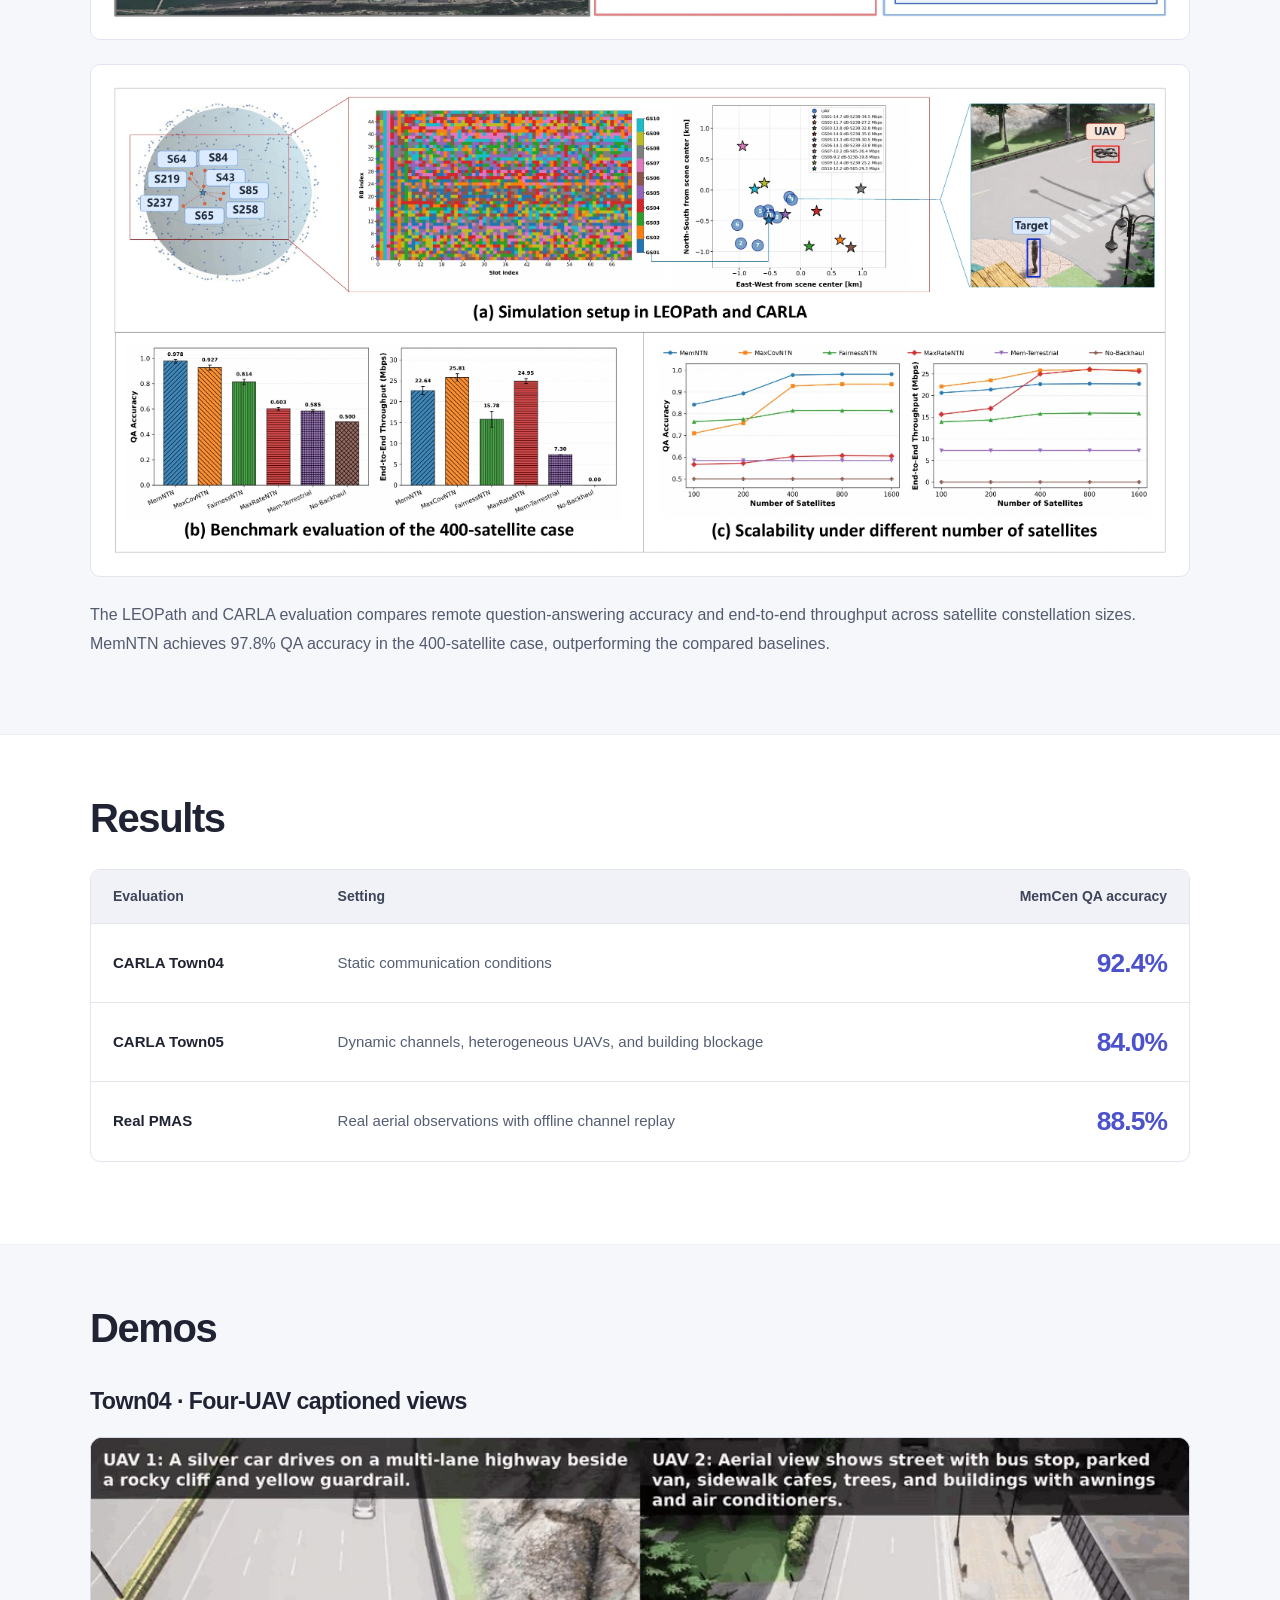
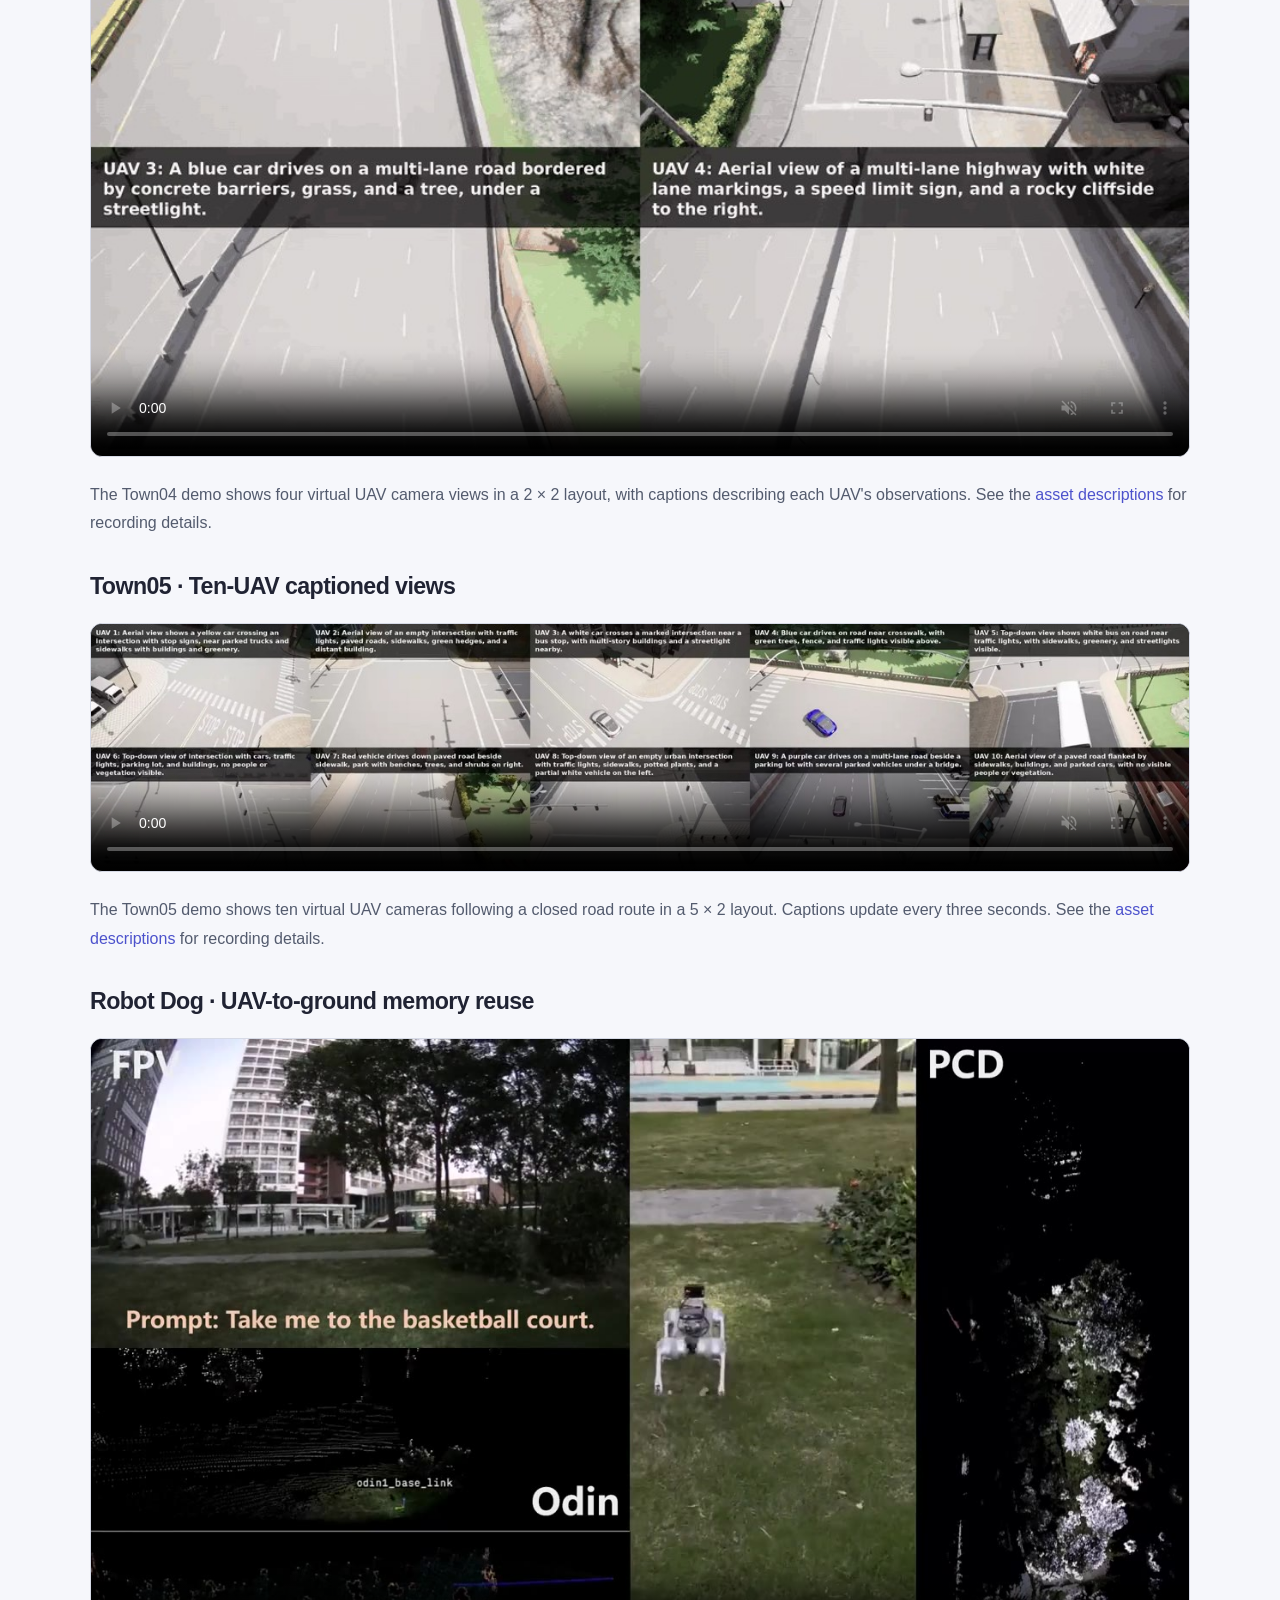
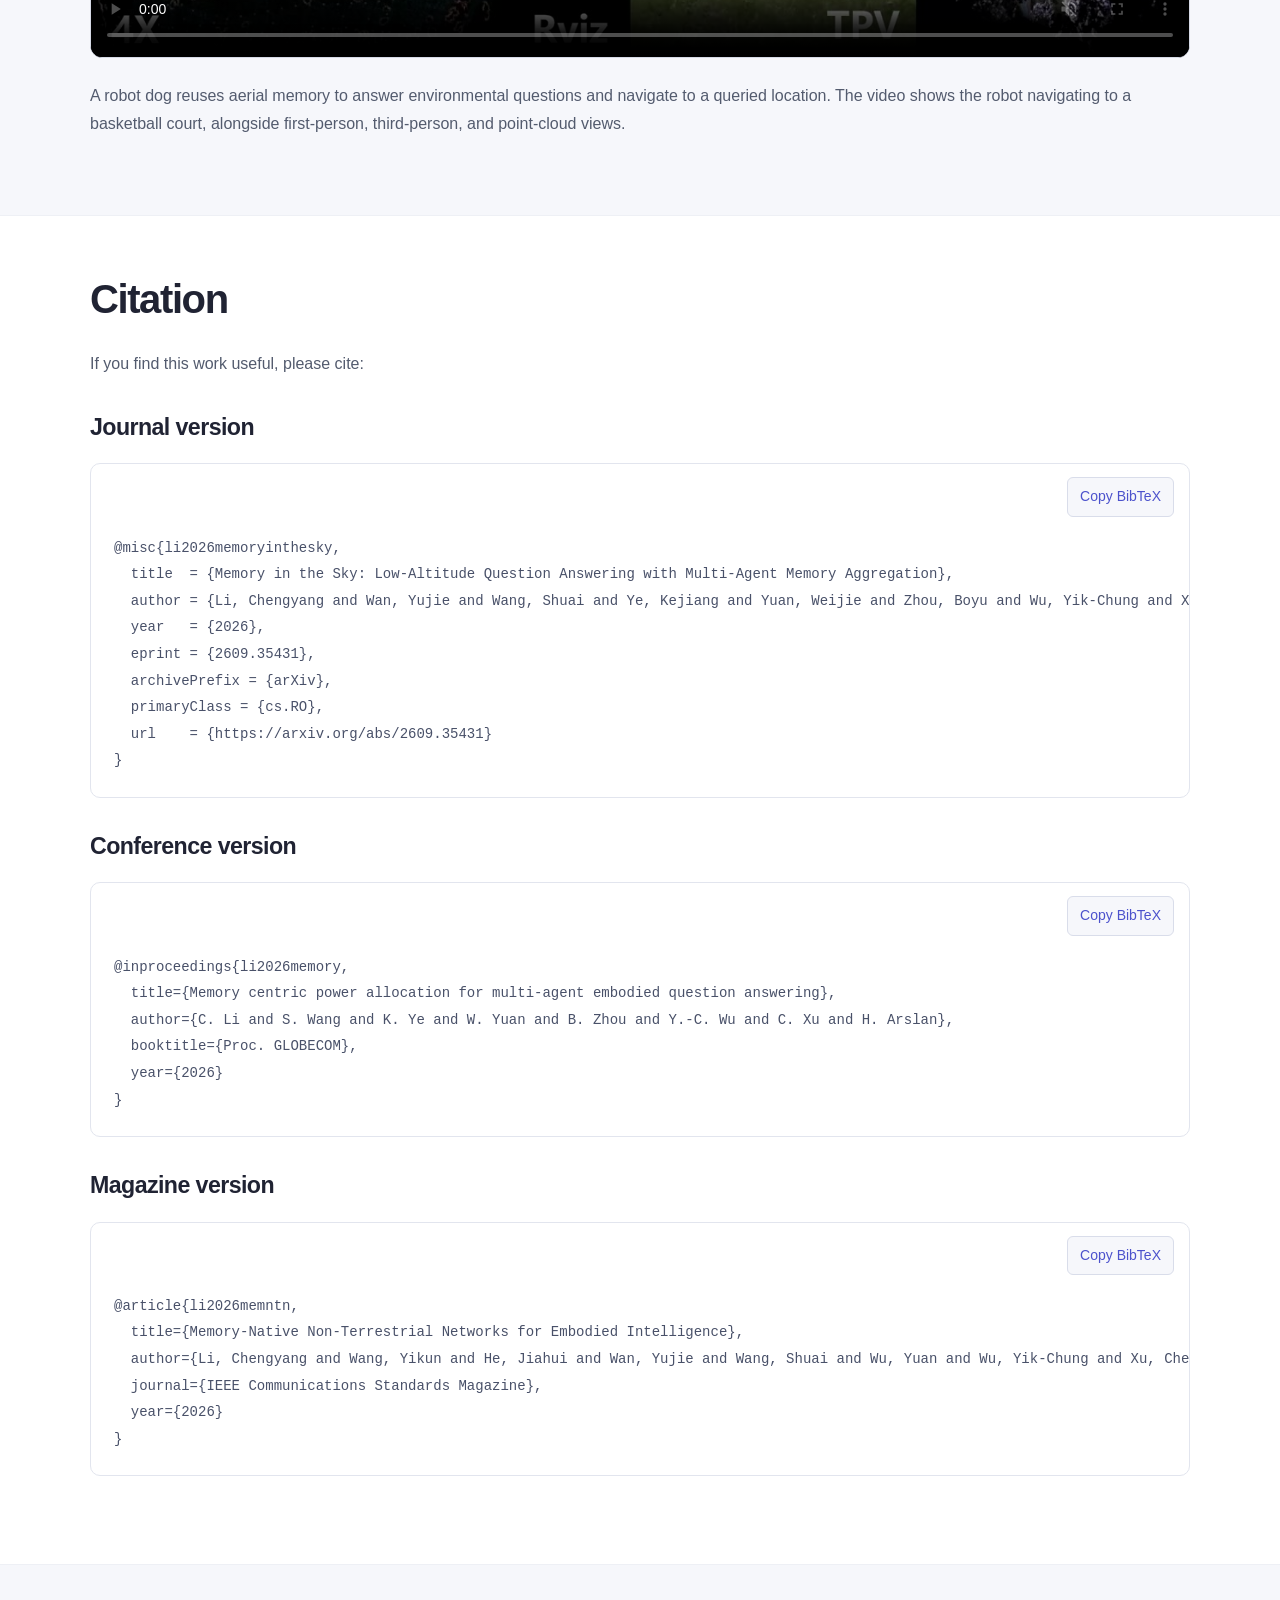
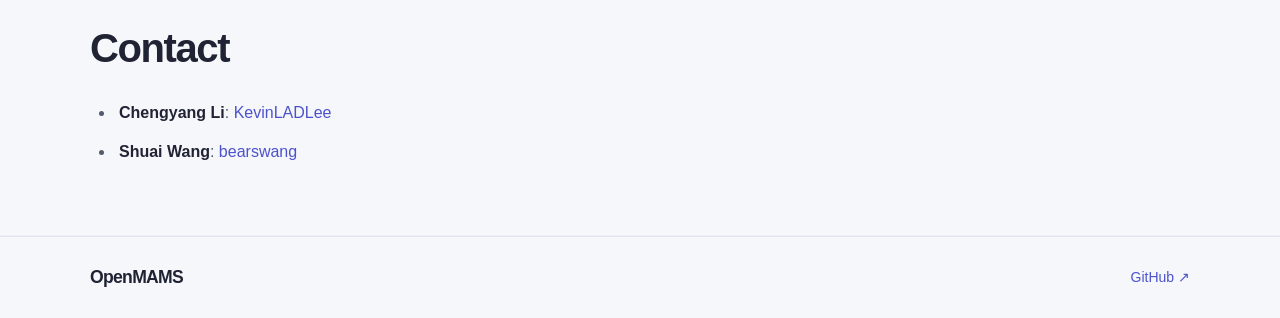
==== commit f368fed5: "Add compact mobile navigation menu" ====
--- a/index.html
+++ b/index.html
@@ -17,8 +17,11 @@
   <a class="skip-link" href="#main">Skip to content</a>
   <header class="site-header"><nav class="navigation container" aria-label="Main navigation">
     <a class="wordmark" href="index.html#top" aria-label="OpenMAMS home"><span class="brand-symbol" aria-hidden="true">INVS</span>OpenMAMS</a>
-    <div class="nav-links"><a href="#overview">Overview</a><a href="#architecture">Architecture</a><a href="#carla-simulation">CARLA Simulation</a><a href="#real-world-experiments">Real-World Experiments</a><a href="#memory-native-non-terrestrial-networks">MemNTN</a><a href="#results">Results</a><a href="#demos">Demos</a><a href="#citation">Citation</a></div>
+    <button class="menu-toggle" type="button" aria-expanded="false" aria-controls="navigation-panel" hidden>Menu <span aria-hidden="true">☰</span></button>
+    <div class="navigation-panel" id="navigation-panel">
+    <div class="nav-links"><a href="#overview">Overview</a><a href="#architecture">Architecture</a><a href="#carla-simulation">CARLA</a><a href="#real-world-experiments">Experiments</a><a href="#memory-native-non-terrestrial-networks">MemNTN</a><a href="#results">Results</a><a href="#demos">Demos</a><a href="#citation">Citation</a></div>
     <a class="nav-code" href="https://github.com/SIAT-INVS/OpenMAMS">GitHub <span aria-hidden="true">↗</span></a>
+    </div>
   </nav></header>
   <main id="main"><section aria-label="Panoramic multi-agent system demonstration" class="header-video" id="top"><video aria-label="Panoramic multi-agent system: rotating COLMAP point cloud, three UAV trajectories, and semantic observation anchors." autoplay="" data-autoplay="" id="map-video" loop="" muted="" playsinline="" poster="assets/pmas-semantic-map-poster.jpg" preload="metadata"><source src="assets/pmas-semantic-map.mp4" type="video/mp4"/>Your browser does not support HTML video. <a href="assets/pmas-semantic-map.mp4">Download</a></video></section><section class="paper-intro" id="paper"><h1 class="project-label" id="openmams-open-sourced-multi-agent-memory-system">OpenMAMS: Open-Sourced Multi-Agent Memory System</h1>
 <h2 class="paper-title" id="memory-in-the-sky-low-altitude-question-answering-with-multi-agent-memory-aggregation">Memory in the Sky: Low-Altitude Question Answering with Multi-Agent Memory Aggregation</h2>
--- a/project.css
+++ b/project.css
@@ -33,6 +33,11 @@
 .navigation { display: flex; align-items: center; justify-content: space-between; gap: 22px; min-height: 70px; }
 .navigation.container { width: calc(100% - 48px); }
 .navigation .wordmark { flex-shrink: 0; }
+.navigation-panel { display: flex; align-items: center; justify-content: space-between; flex: 1; gap: 22px; }
+.navigation-panel .nav-links { margin-inline: auto; }
+.menu-toggle { display: none; align-items: center; gap: 10px; min-height: 44px; border: 1px solid rgba(255,255,255,.5); border-radius: 6px; padding: 6px 12px; background: transparent; color: #fff; font-size: .9375rem; }
+.menu-toggle:hover { background: rgba(255,255,255,.12); }
+.menu-toggle:focus-visible { outline-color: #fff; }
 .wordmark { display: inline-flex; align-items: center; color: var(--ink); font-size: 1.25rem; font-weight: 750; letter-spacing: -.04em; line-height: 1; }
 .wordmark:hover { text-decoration: none; }
 .brand-symbol { display: grid; place-items: center; width: 45px; height: 29px; border-radius: 8px; margin-right: 10px; background: var(--accent); color: #fff; font-size: 12px; letter-spacing: .02em; font-weight: 650; }
@@ -95,17 +100,21 @@
 .asset-page h1 { font-size: 2.7rem; letter-spacing: -.035em; }
 .asset-page h2 { font-size: 1.65rem; margin: 34px 0 20px; }
 .asset-page p { margin-block: 18px; color: #535b6e; }
-@media (max-width: 1360px) {
-  .navigation { flex-wrap: wrap; padding-block: 12px; gap: 12px; }
-  .nav-code { margin-left: auto; }
-  .nav-links { order: 3; flex-basis: 100%; flex-wrap: wrap; justify-content: center; gap: 10px 28px; }
+@media (max-width: 1100px) {
+  .navigation { flex-wrap: wrap; padding-block: 10px; gap: 12px; }
+  .navigation-panel { flex-basis: 100%; flex-direction: column; align-items: stretch; gap: 12px; }
+  .navigation .nav-links { display: grid; grid-template-columns: repeat(2,minmax(0,1fr)); gap: 4px 12px; margin: 0; }
+  .navigation .nav-links a { padding: 8px 10px; font-size: 1rem; }
+  .navigation-panel .nav-code { margin: 0; padding: 10px; border-top: 1px solid rgba(255,255,255,.25); }
+  .menu-ready .menu-toggle { display: inline-flex; margin-left: auto; }
+  .menu-ready .navigation-panel { display: none; position: absolute; top: 100%; left: 0; right: 0; padding: 12px 24px 16px; background: var(--nav-blue); border-top: 1px solid rgba(255,255,255,.2); box-shadow: 0 8px 16px rgba(0,0,0,.16); max-height: calc(100dvh - var(--header-height)); overflow-y: auto; }
+  .menu-ready .menu-toggle[aria-expanded="true"] + .navigation-panel { display: flex; }
 }
 @media (max-width: 800px) {
   .header-video { min-height: 0; aspect-ratio: 16 / 9; }
   .header-video > video { object-fit: contain; }
   .container { width: calc(100% - 40px); }
   .navigation { gap: 16px; min-height: 65px; }
-  .nav-links { gap: 10px 24px; }
   .paper-intro { padding-top: 44px; }
   .section { padding-block: 46px; }
   .data-table td,.data-table th { padding: 15px; }
@@ -117,8 +126,7 @@
   .brand-symbol { width: 40px; height: 25px; font-size: 11px; margin-right: 7px; }
   .nav-code { margin-left: auto; }
   .navigation.container { width: calc(100% - 32px); }
-  .nav-links { gap: 8px 20px; }
-  .nav-links a { font-size: .9375rem; }
+  .menu-ready .navigation-panel { padding-inline: 16px; }
   .paper-intro { padding: 36px 16px 32px; }
   .project-label { font-size: .9375rem; }
   .paper-title { font-size: 1.3rem; margin: 18px auto 23px; }
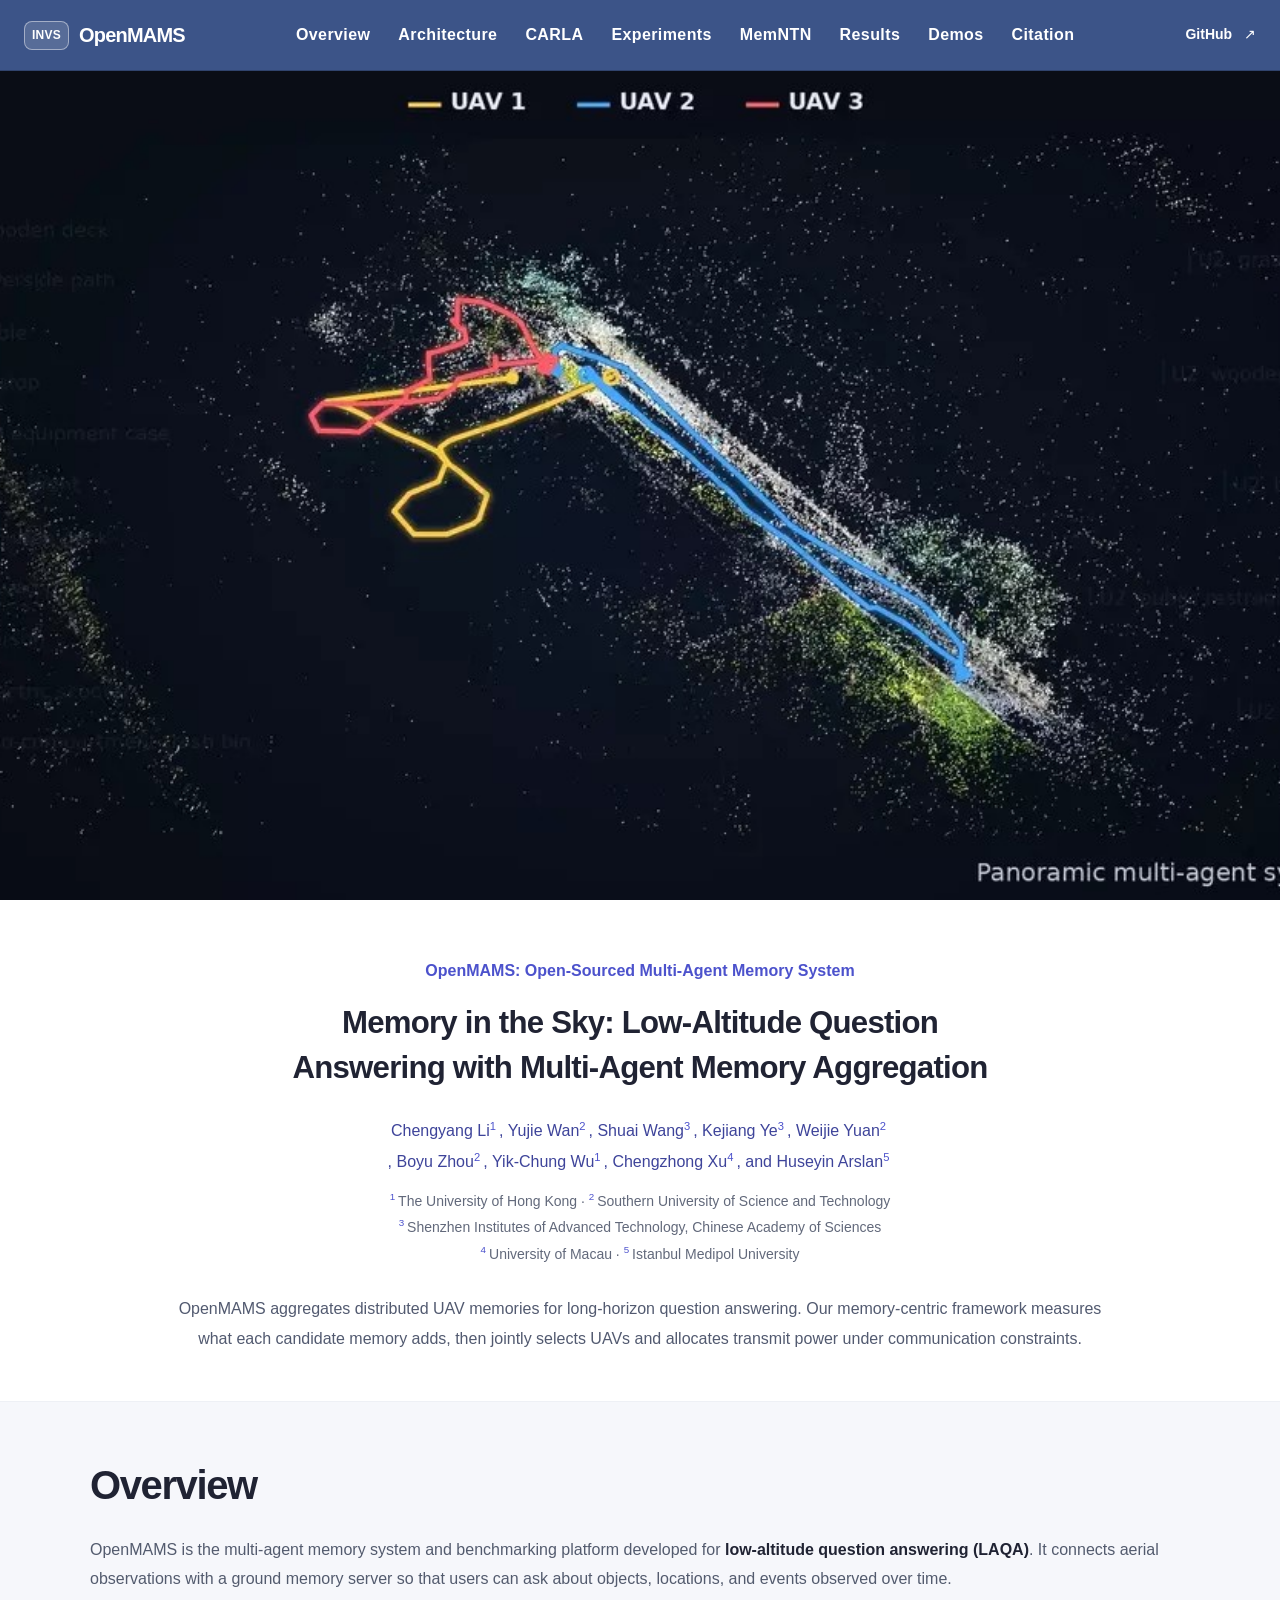
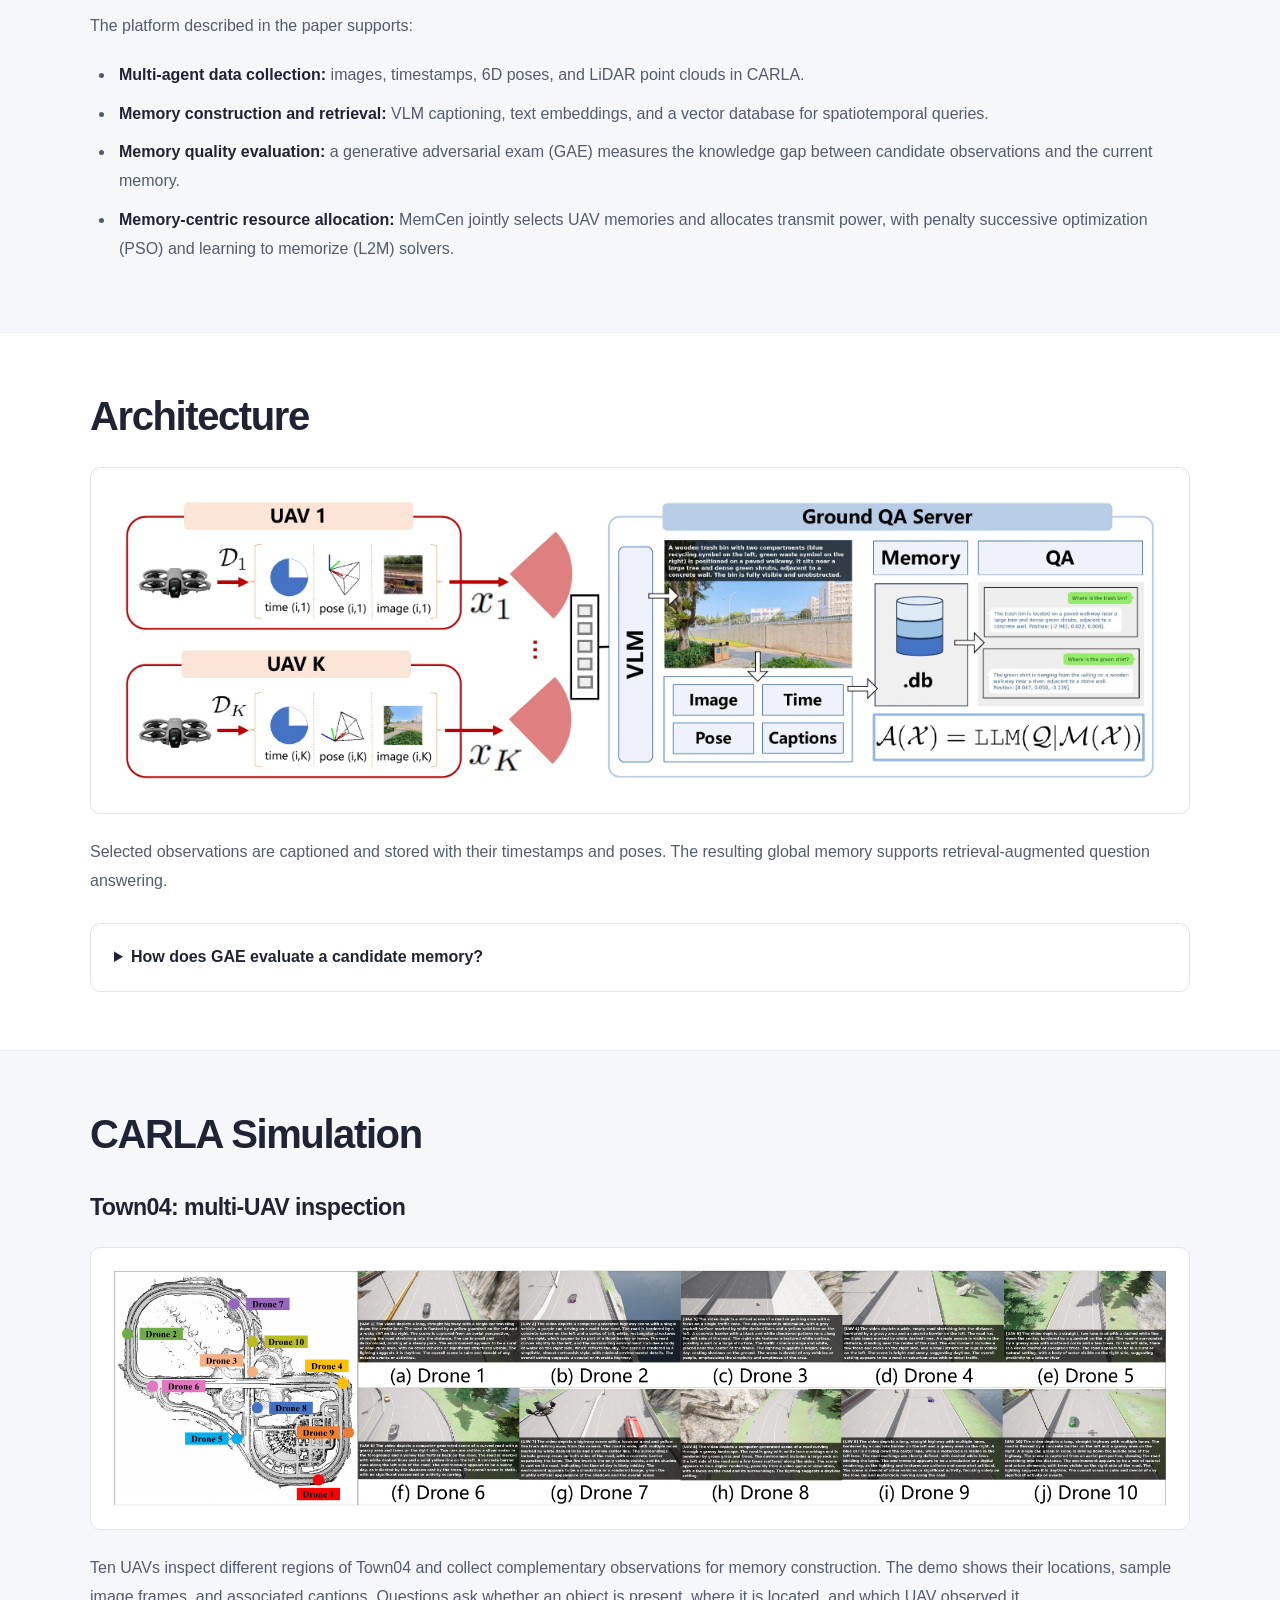
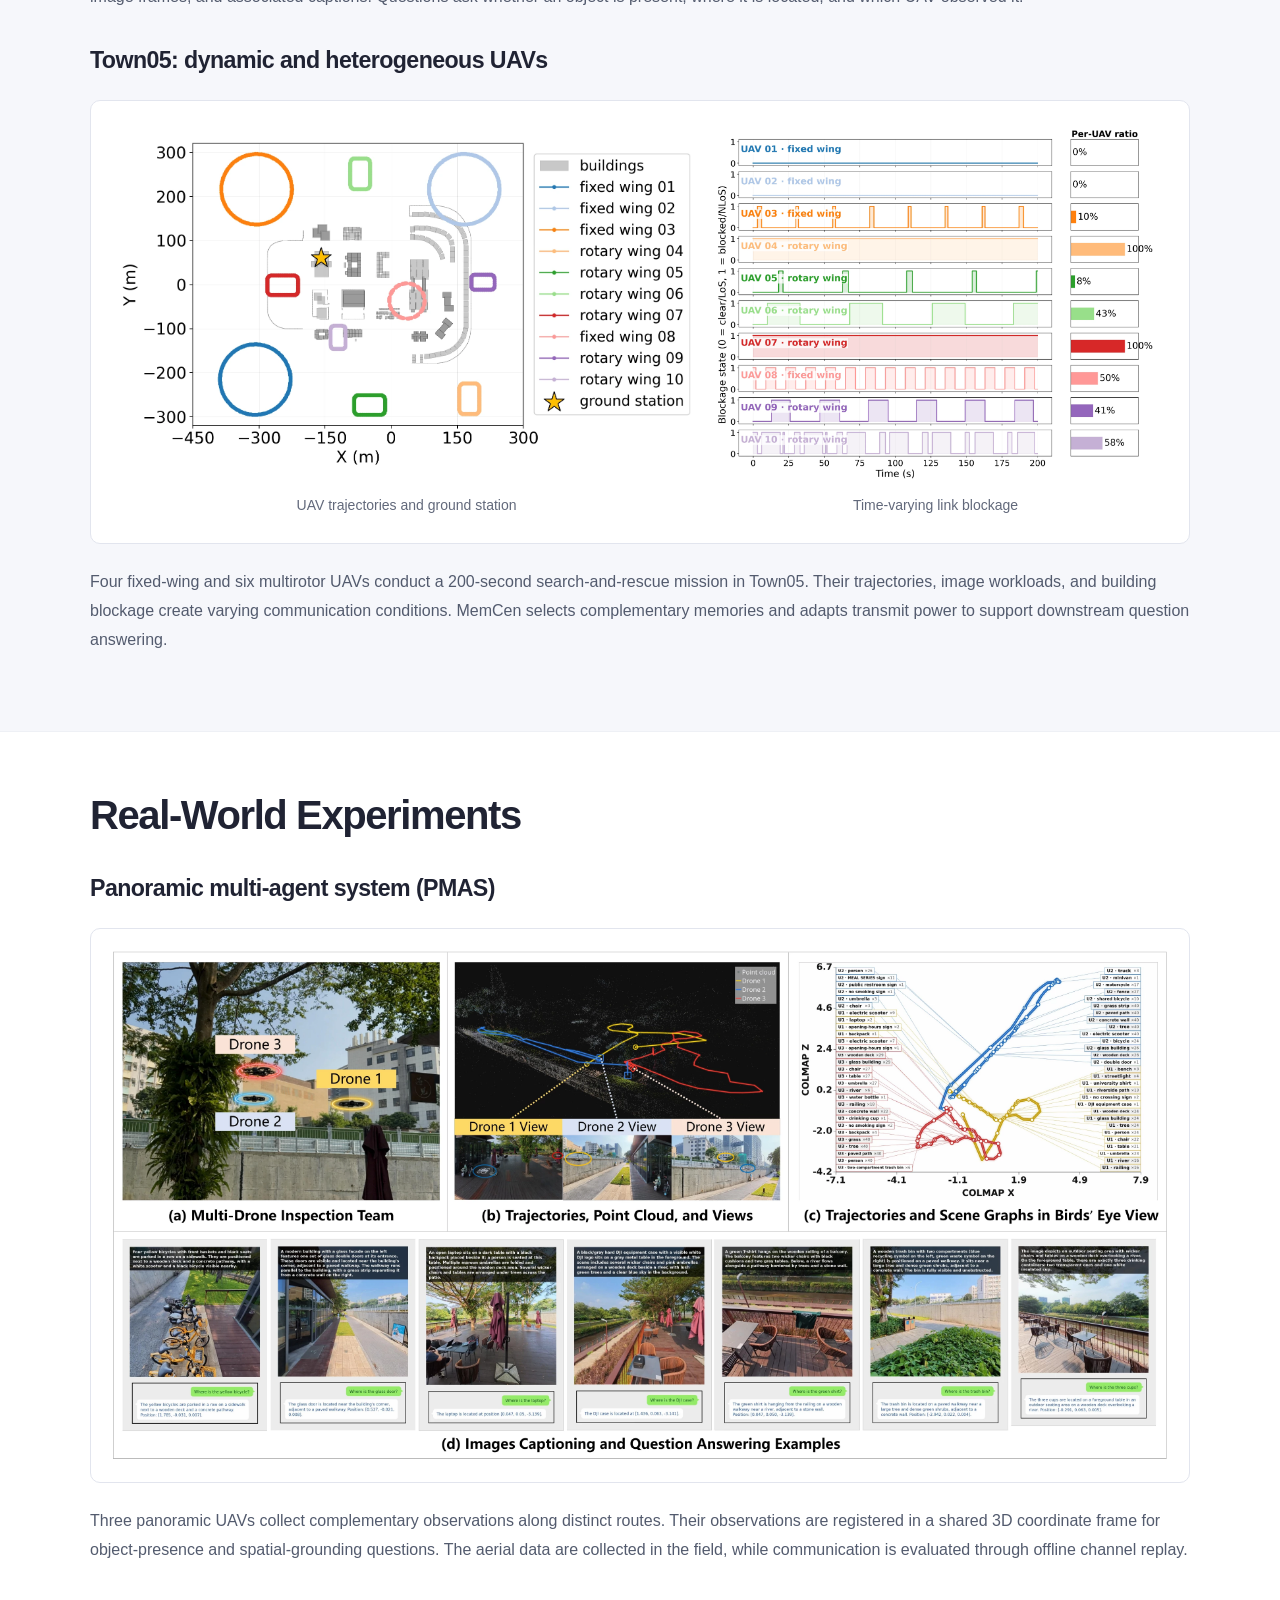
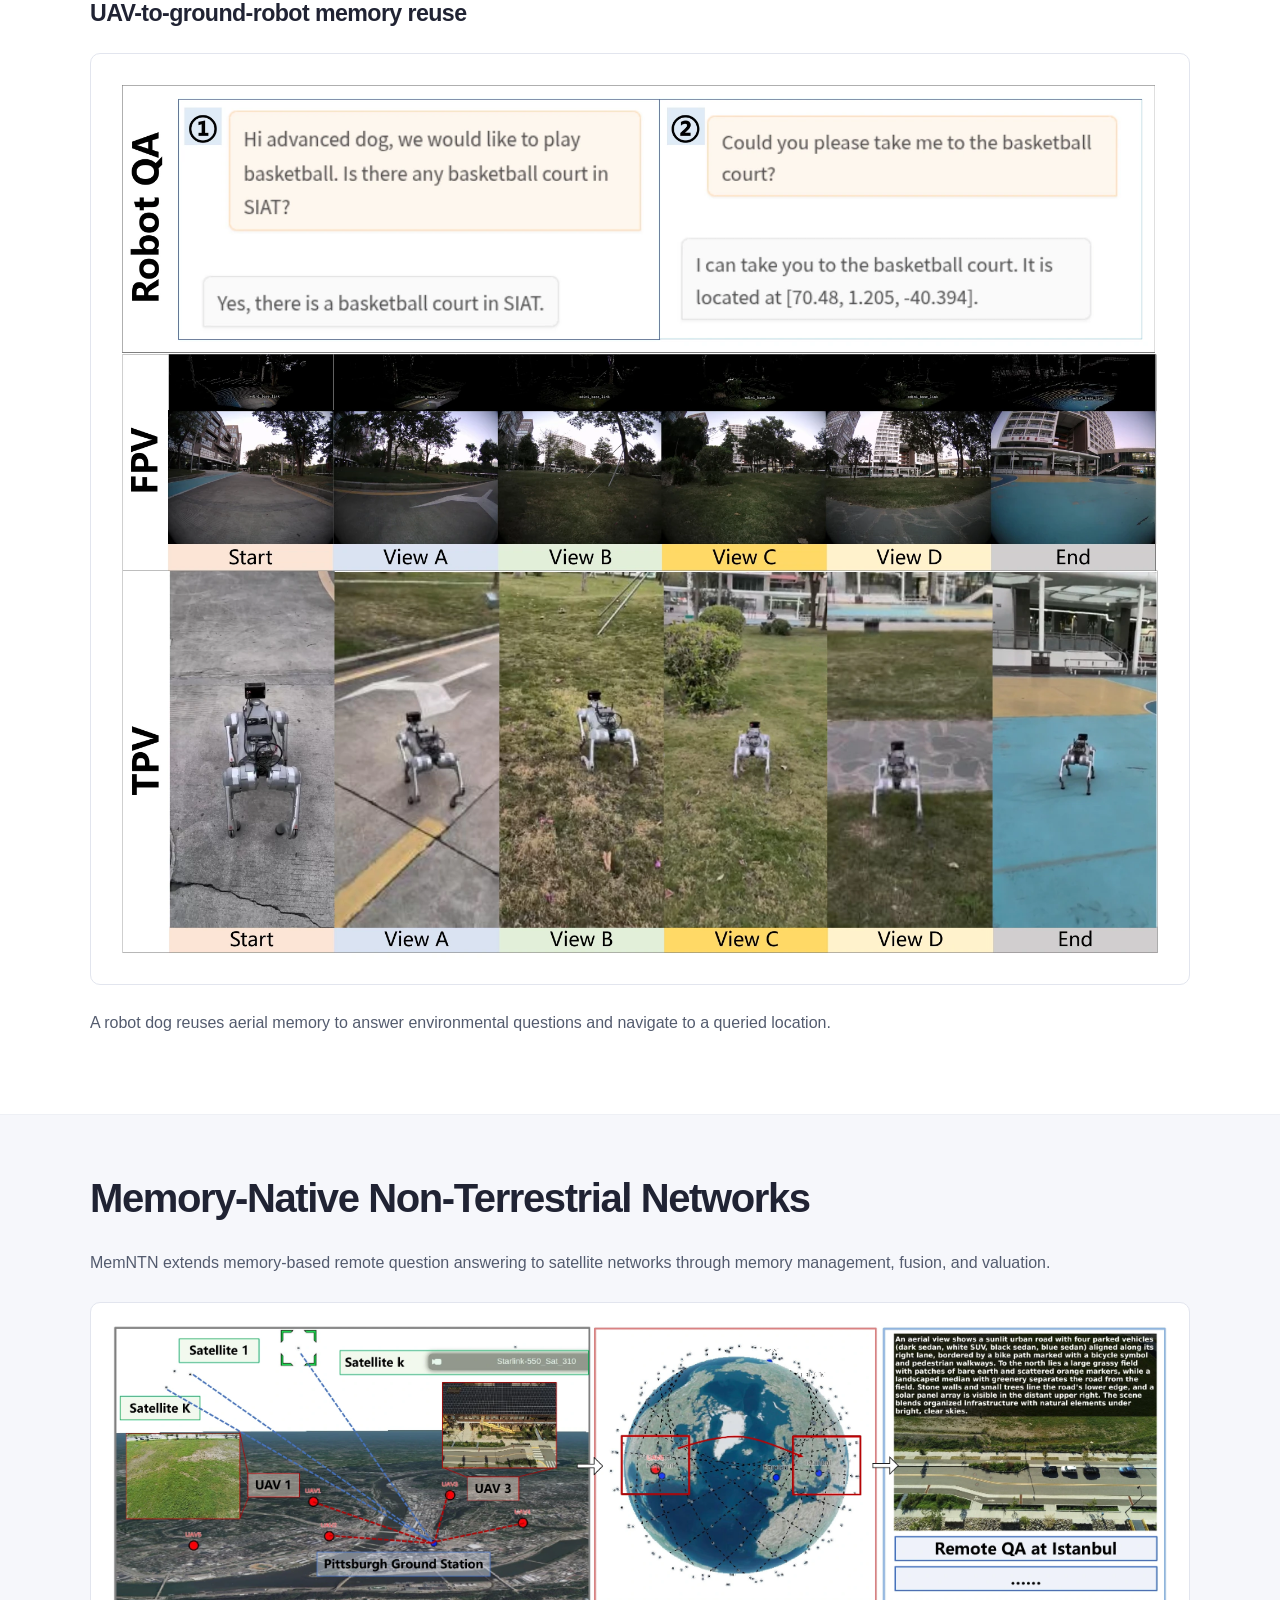
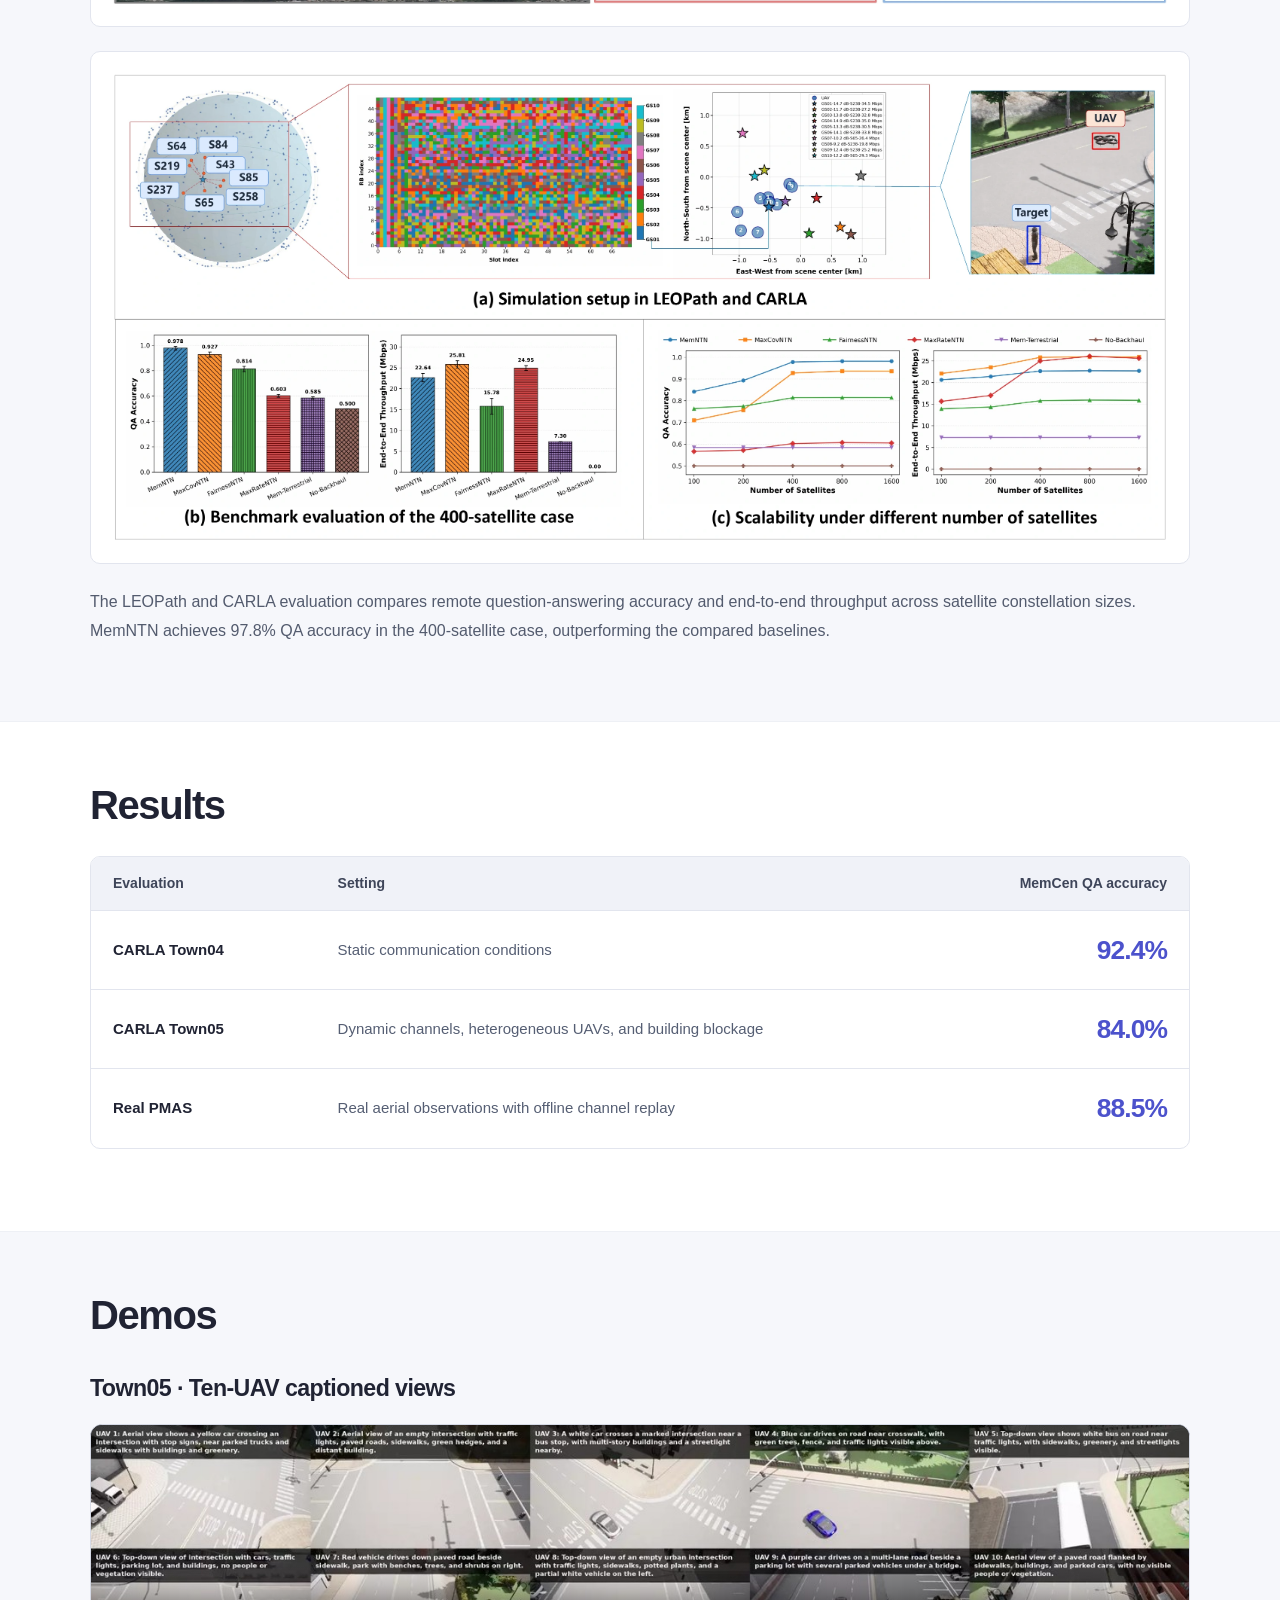
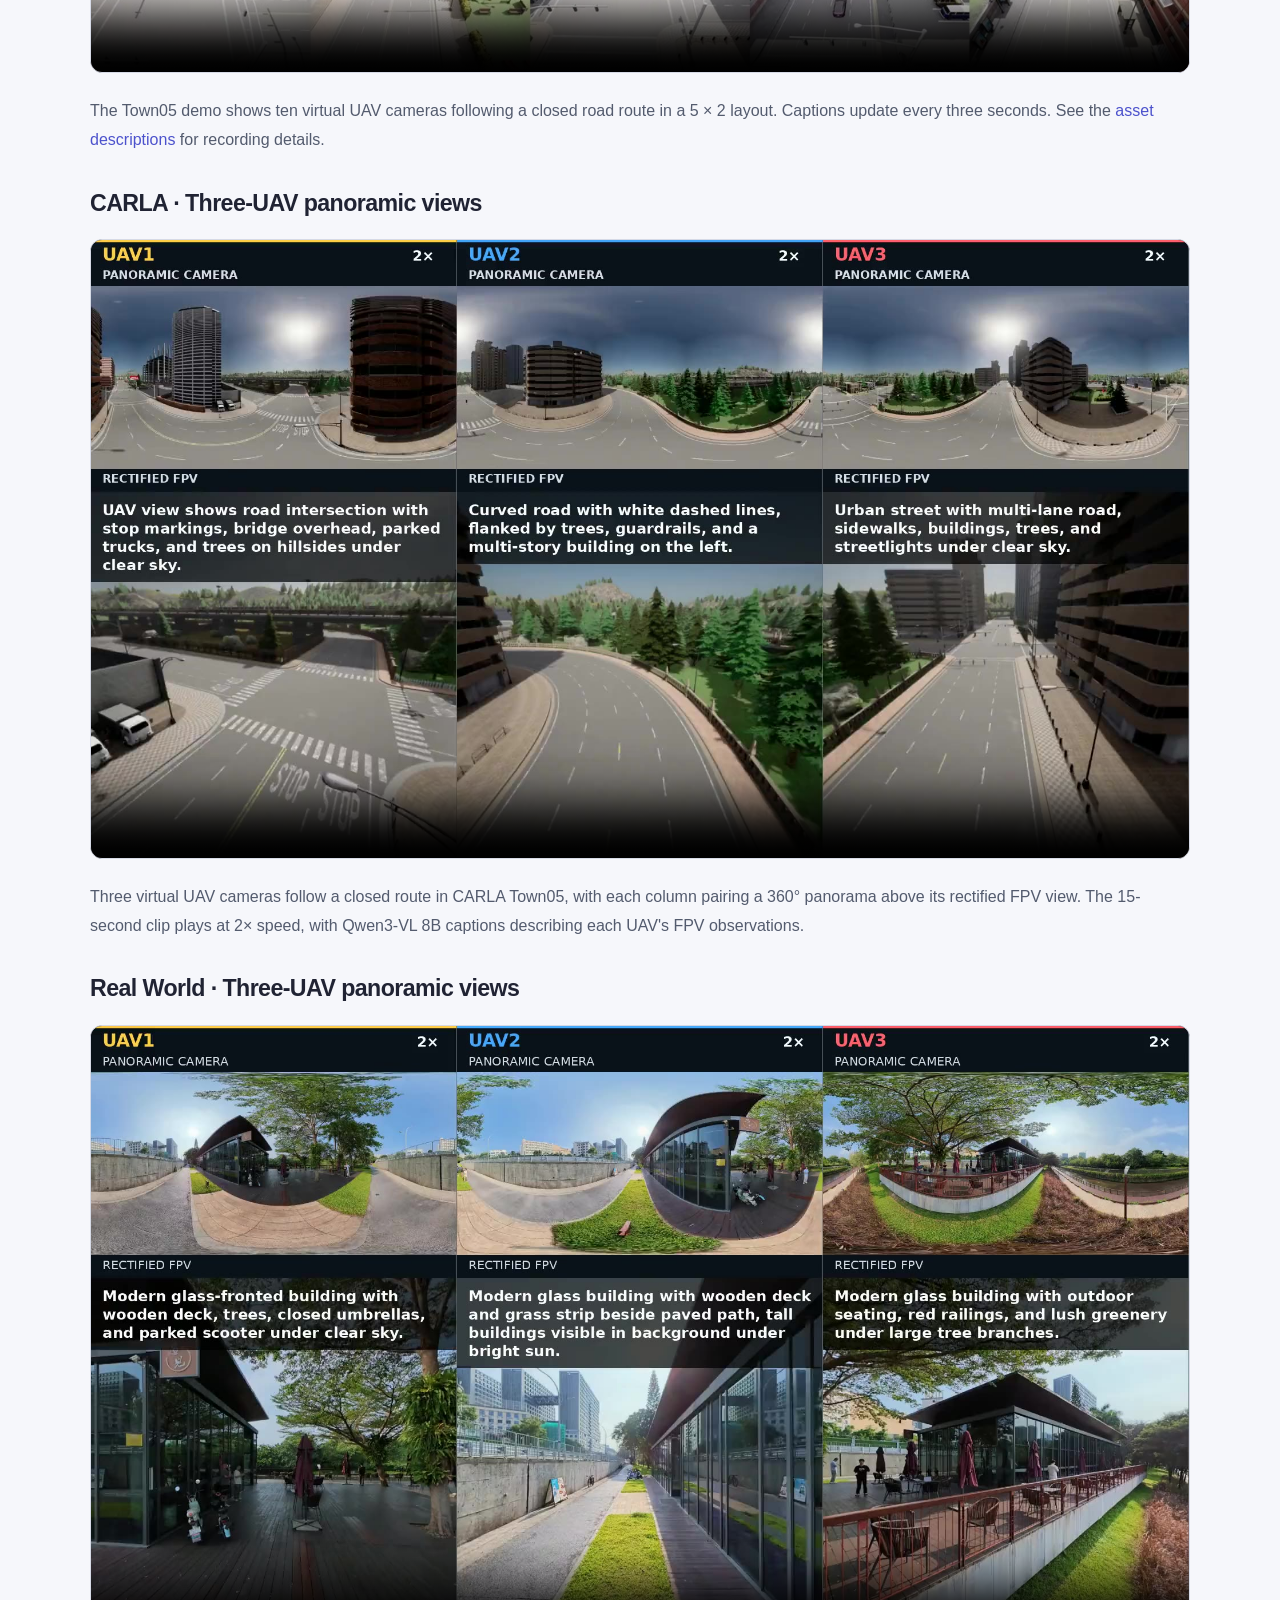
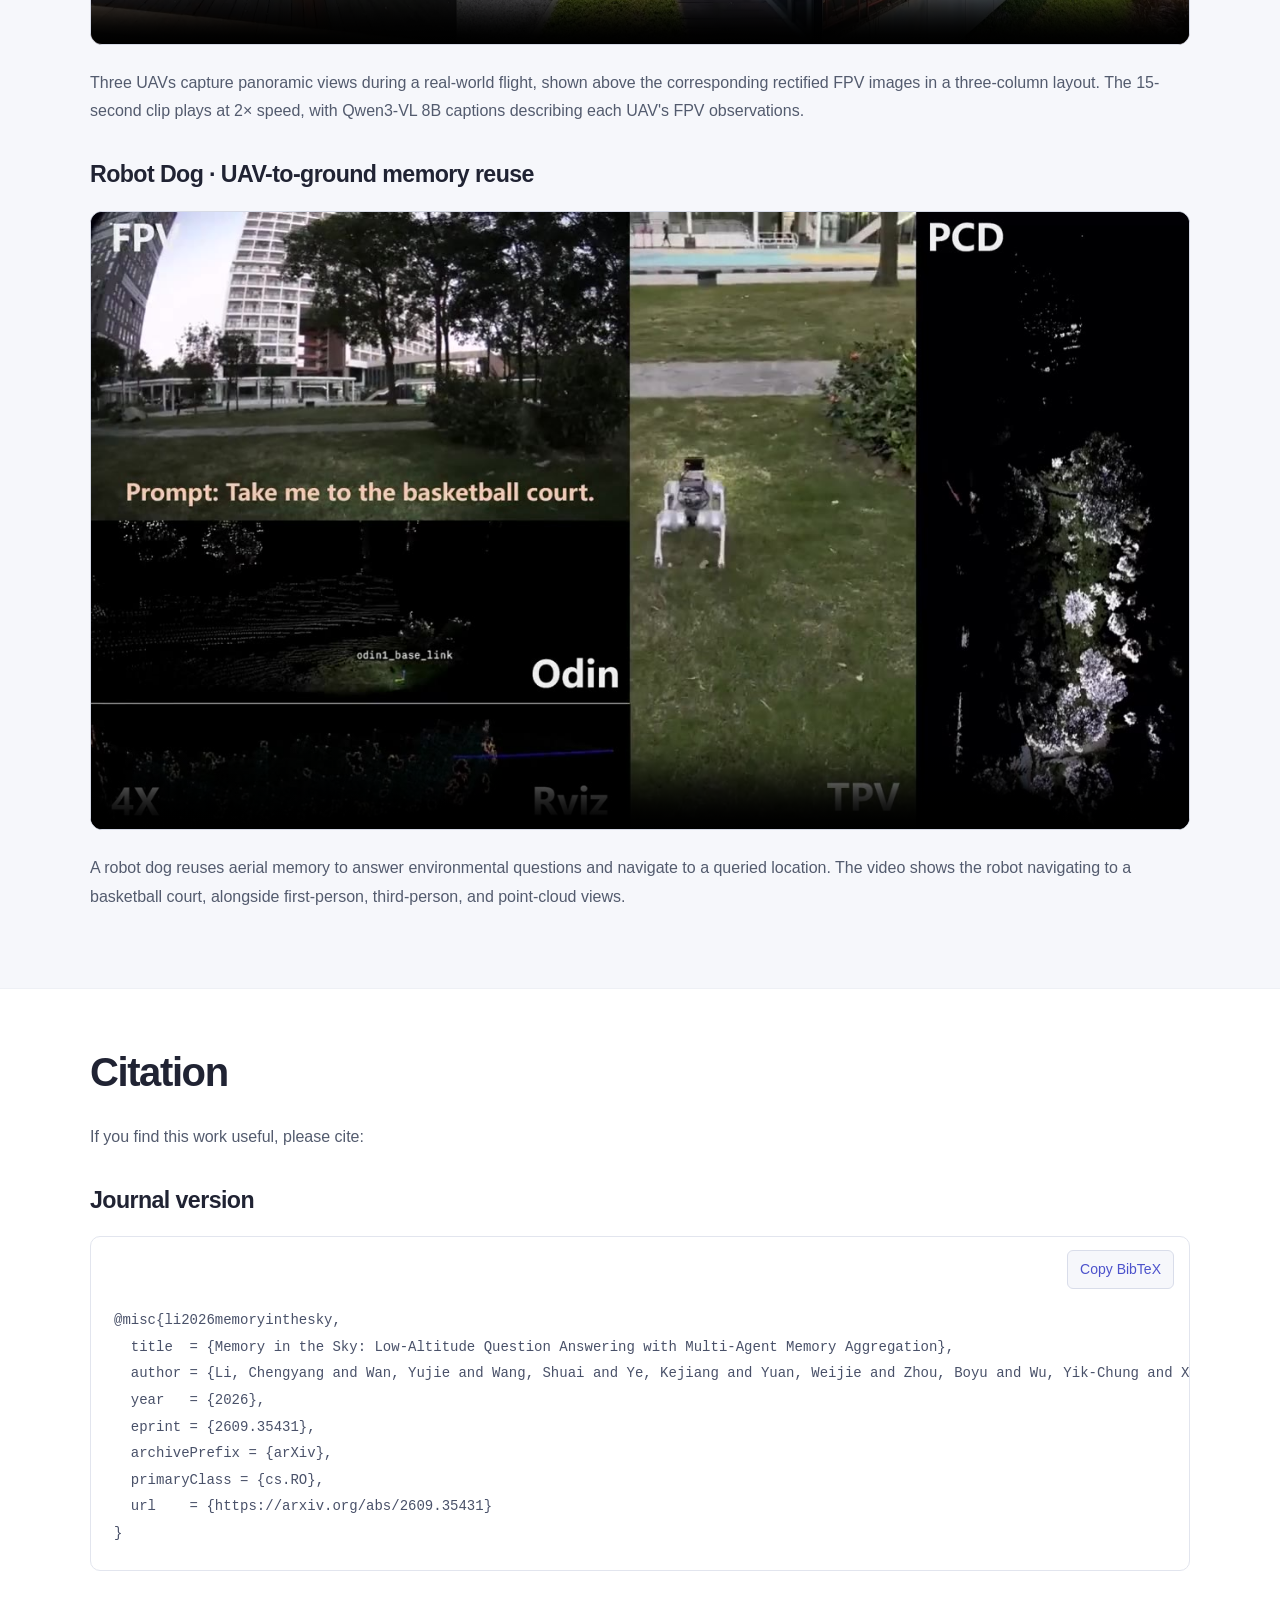
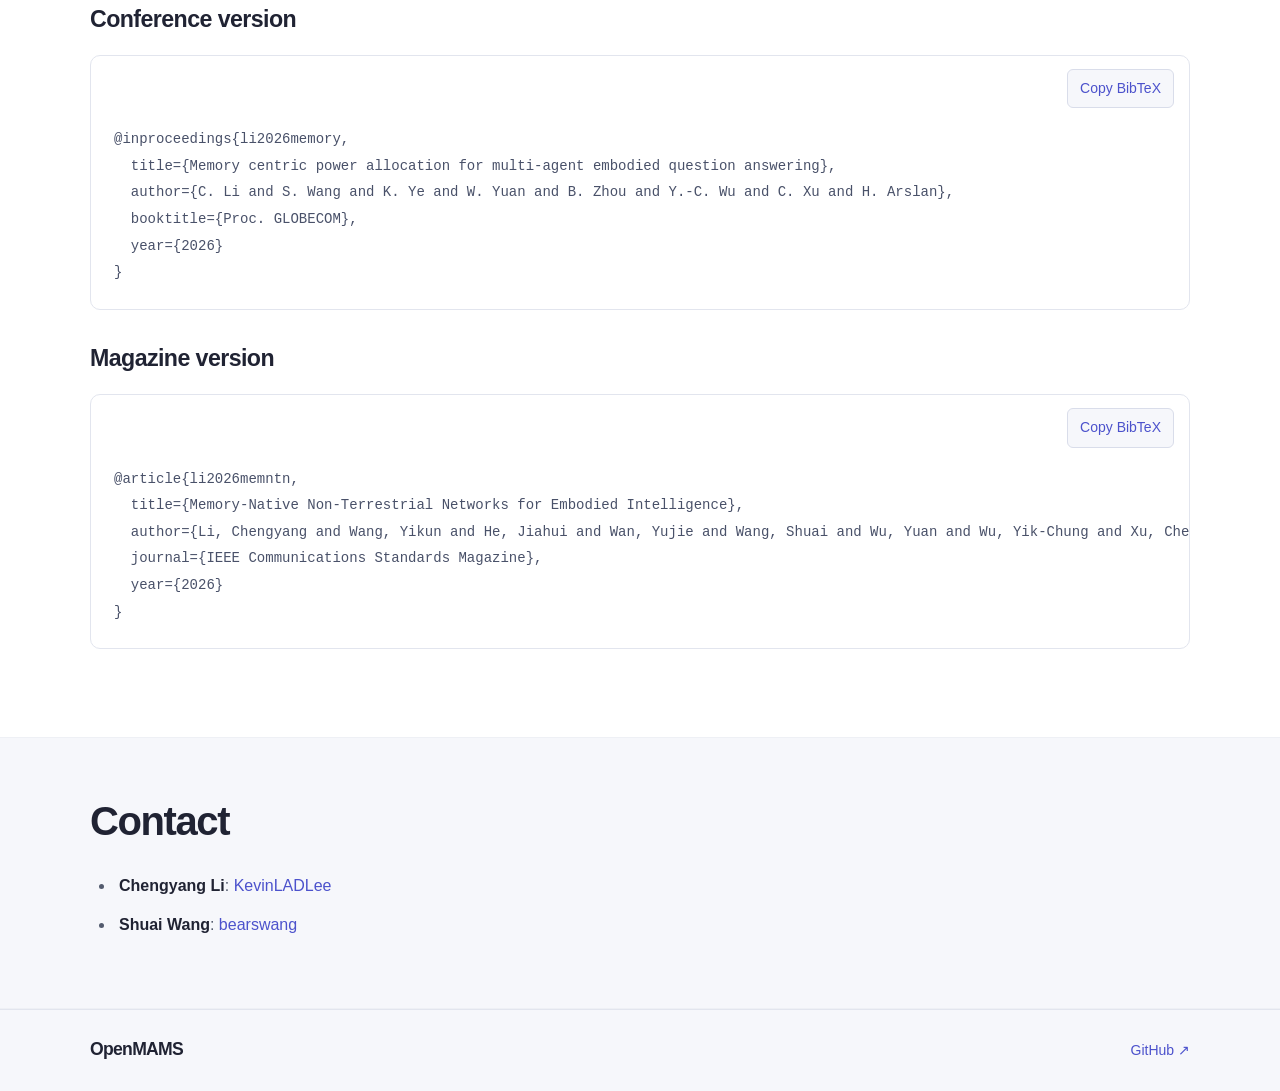
==== commit e725541a: "Update panoramic demos and PMAS figure, remove Town04 demo" ====
--- a/index.html
+++ b/index.html
@@ -70,7 +70,7 @@
 <p>Four fixed-wing and six multirotor UAVs conduct a 200-second search-and-rescue mission in Town05. Their trajectories, image workloads, and building blockage create varying communication conditions. MemCen selects complementary memories and adapts transmit power to support downstream question answering.</p>
 </div></section><section class="section" id="real-world-experiments"><div class="container"><h2>Real-World Experiments</h2>
 <h3 id="panoramic-multi-agent-system-pmas">Panoramic multi-agent system (PMAS)</h3>
-<p><a href="assets/pmas-benchmark.webp" rel="noopener" target="_blank"><img alt="PMAS field experiment with three UAVs, reconstructed trajectories, onboard observations, and spatial question answering." decoding="async" loading="lazy" src="assets/pmas-benchmark.webp"/></a></p>
+<p><a href="assets/pmas-real-demo.png" rel="noopener" target="_blank" aria-label="Open the full-resolution PMAS experiment figure"><img alt="PMAS field experiment: three-UAV inspection team, COLMAP point cloud and trajectories, scene graphs, and captioned images with question-answering examples." decoding="async" loading="lazy" src="assets/pmas-real-demo.webp" width="3200" height="1546"/></a></p>
 <p>Three panoramic UAVs collect complementary observations along distinct routes. Their observations are registered in a shared 3D coordinate frame for object-presence and spatial-grounding questions. The aerial data are collected in the field, while communication is evaluated through offline channel replay.</p>
 <h3 id="uav-to-ground-robot-memory-reuse">UAV-to-ground-robot memory reuse</h3>
 <p><a href="assets/uav-ground-robot.webp" rel="noopener" target="_blank"><img alt="A robot dog answers questions and navigates to a basketball court using previously acquired UAV memory." decoding="async" loading="lazy" src="assets/uav-ground-robot.webp"/></a></p>
@@ -108,13 +108,6 @@
 </tbody>
 </table></div>
 </div></section><section class="section tinted" id="demos"><div class="container"><h2>Demos</h2>
-<h3 id="town04-four-uav-captioned-views">Town04 · Four-UAV captioned views</h3>
-<figure class="demo-figure">
-<div class="video-frame"><video aria-label="Town04 demo: four UAV views with captions" autoplay="" controls="" data-autoplay="" loop="" muted="" playsinline="" poster="assets/town04_4uavs-poster.jpg" preload="none"><source src="assets/town04_4uavs.mp4" type="video/mp4"/>Your browser does not support HTML video. <a href="assets/town04_4uavs.mp4">Download</a></video></div>
-</figure>
-<p>The Town04 demo shows four virtual UAV camera views in a 2 × 2 layout, with
-captions describing each UAV's observations. See the
-<a href="assets.html">asset descriptions</a> for recording details.</p>
 <h3 id="town05-ten-uav-captioned-views">Town05 · Ten-UAV captioned views</h3>
 <figure class="demo-figure">
 <div class="video-frame"><video aria-label="Town05 demo: ten UAV views with captions" autoplay="" controls="" data-autoplay="" loop="" muted="" playsinline="" poster="assets/town05_10uavs-poster.jpg" preload="none"><source src="assets/town05_10uavs.mp4" type="video/mp4"/>Your browser does not support HTML video. <a href="assets/town05_10uavs.mp4">Download</a></video></div>
@@ -122,6 +115,16 @@
 <p>The Town05 demo shows ten virtual UAV cameras following a closed road route in a
 5 × 2 layout. Captions update every three seconds. See the
 <a href="assets.html">asset descriptions</a> for recording details.</p>
+<h3 id="carla-three-uav-panoramic-views">CARLA · Three-UAV panoramic views</h3>
+<figure class="demo-figure">
+<div class="video-frame"><video aria-label="CARLA demo: three UAV panoramas and captioned rectified FPV views" autoplay="" controls="" data-autoplay="" loop="" muted="" playsinline="" poster="assets/carla-panorama-3uavs-poster.jpg" preload="none"><source src="assets/carla-panorama-3uavs.mp4" type="video/mp4"/>Your browser does not support HTML video. <a href="assets/carla-panorama-3uavs.mp4">Download</a></video></div>
+</figure>
+<p>Three virtual UAV cameras follow a closed route in CARLA Town05, with each column pairing a 360° panorama above its rectified FPV view. The 15-second clip plays at 2× speed, with Qwen3-VL 8B captions describing each UAV's FPV observations.</p>
+<h3 id="real-world-three-uav-panoramic-views">Real World · Three-UAV panoramic views</h3>
+<figure class="demo-figure">
+<div class="video-frame"><video aria-label="Real-world demo: three UAV panoramas and captioned rectified FPV views" autoplay="" controls="" data-autoplay="" loop="" muted="" playsinline="" poster="assets/real-panorama-3uavs-poster.jpg" preload="none"><source src="assets/real-panorama-3uavs.mp4" type="video/mp4"/>Your browser does not support HTML video. <a href="assets/real-panorama-3uavs.mp4">Download</a></video></div>
+</figure>
+<p>Three UAVs capture panoramic views during a real-world flight, shown above the corresponding rectified FPV images in a three-column layout. The 15-second clip plays at 2× speed, with Qwen3-VL 8B captions describing each UAV's FPV observations.</p>
 
 <h3 id="robot-dog">Robot Dog · UAV-to-ground memory reuse</h3>
 <figure class="demo-figure"><div class="video-frame">
--- a/project.css
+++ b/project.css
@@ -114,14 +114,14 @@
   .header-video { min-height: 0; aspect-ratio: 16 / 9; }
   .header-video > video { object-fit: contain; }
   .container { width: calc(100% - 40px); }
-  .navigation { gap: 16px; min-height: 65px; }
+  .navigation { gap: 16px; min-height: 55px; padding-block: 5px; }
   .paper-intro { padding-top: 44px; }
   .section { padding-block: 46px; }
   .data-table td,.data-table th { padding: 15px; }
 }
 @media (max-width: 600px) {
   .container { width: calc(100% - 32px); }
-  .navigation { flex-wrap: wrap; padding-block: 12px; gap: 12px; }
+  .navigation { flex-wrap: wrap; padding-block: 5px; gap: 12px; }
   .wordmark { font-size: 1.1rem; }
   .brand-symbol { width: 40px; height: 25px; font-size: 11px; margin-right: 7px; }
   .nav-code { margin-left: auto; }
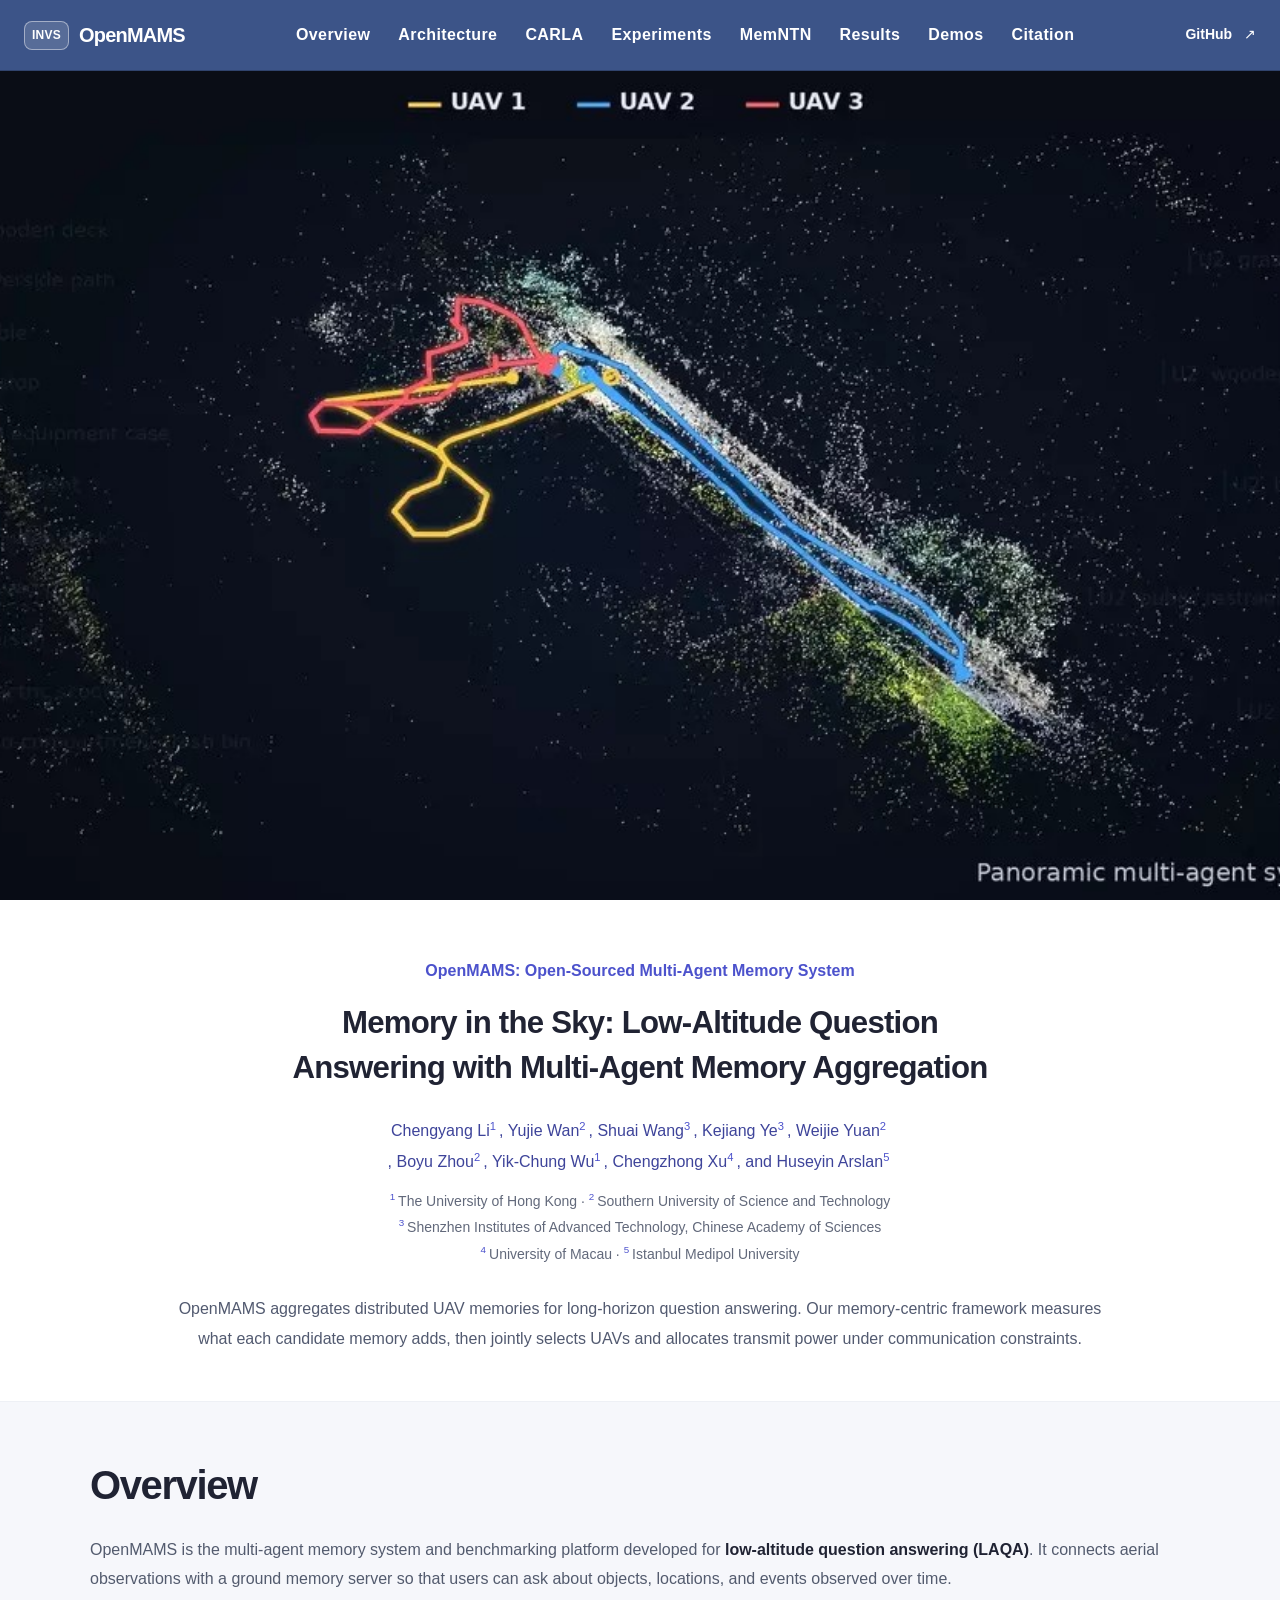
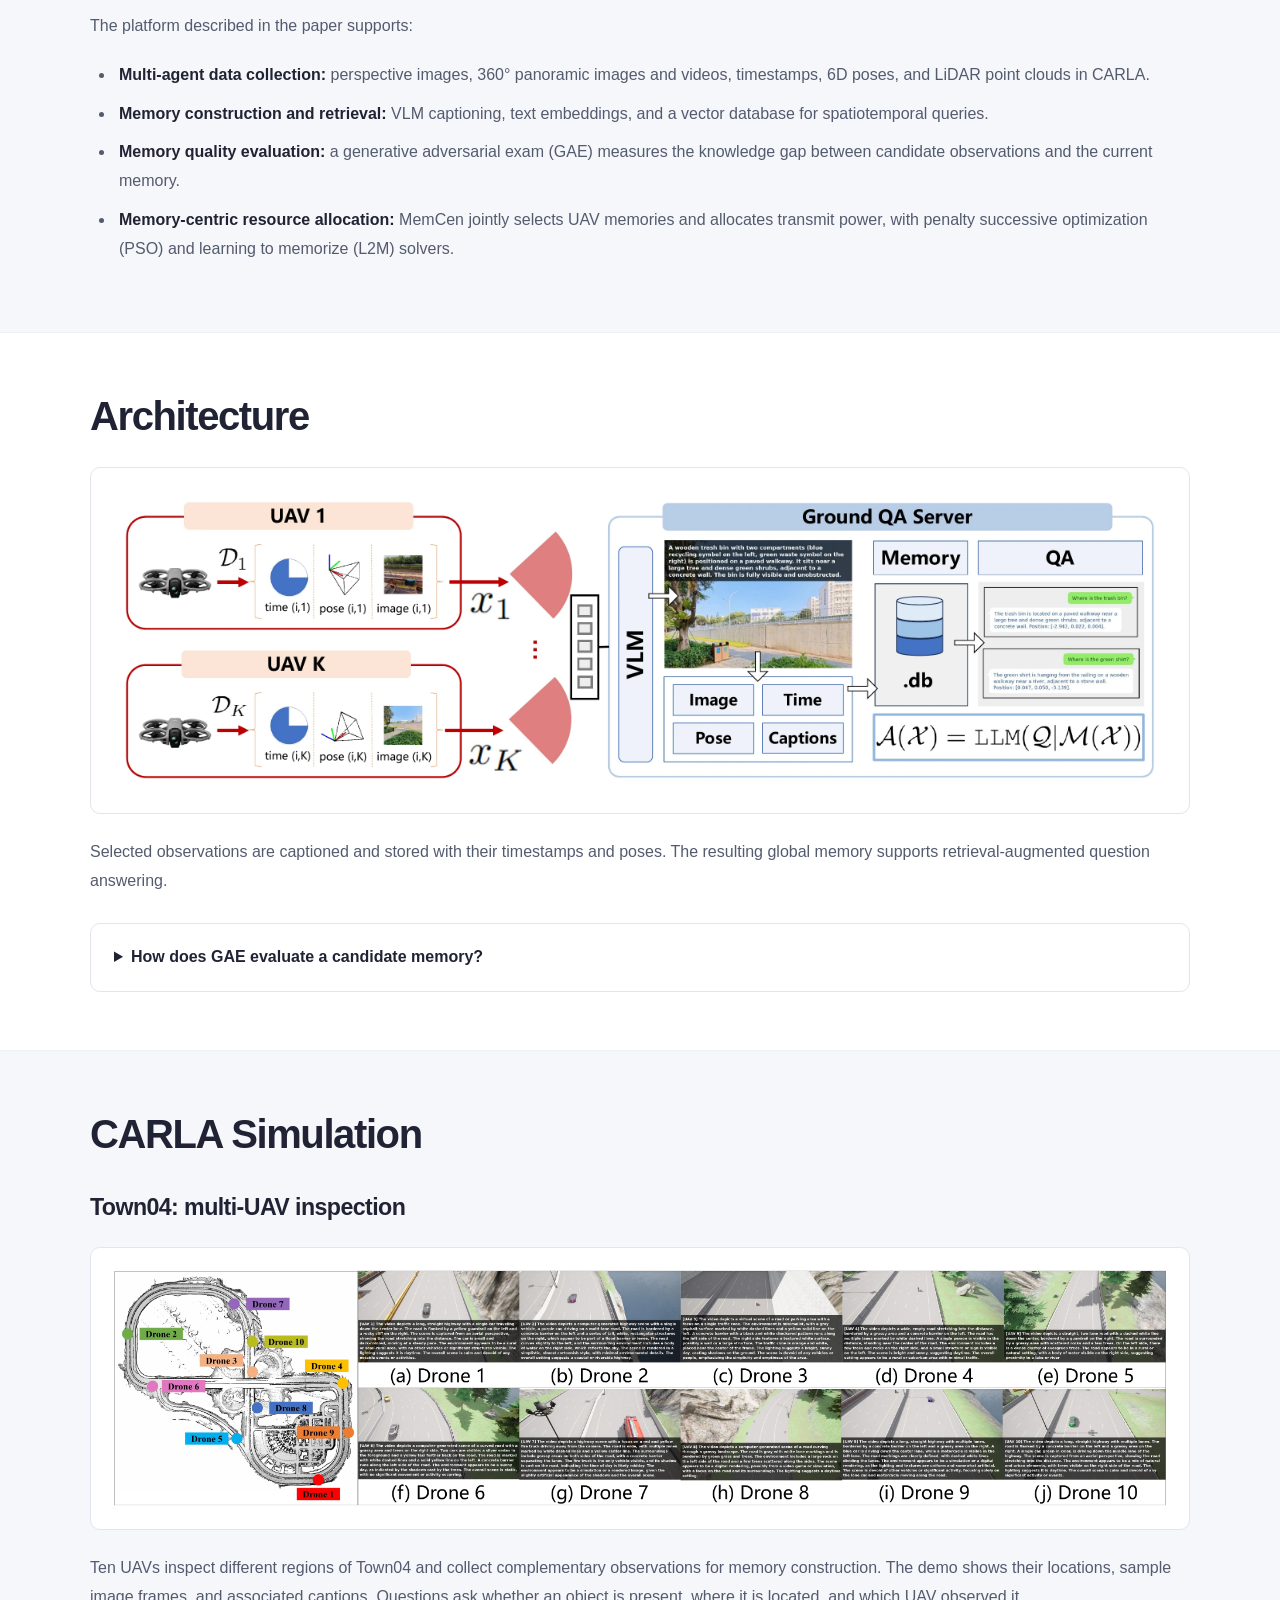
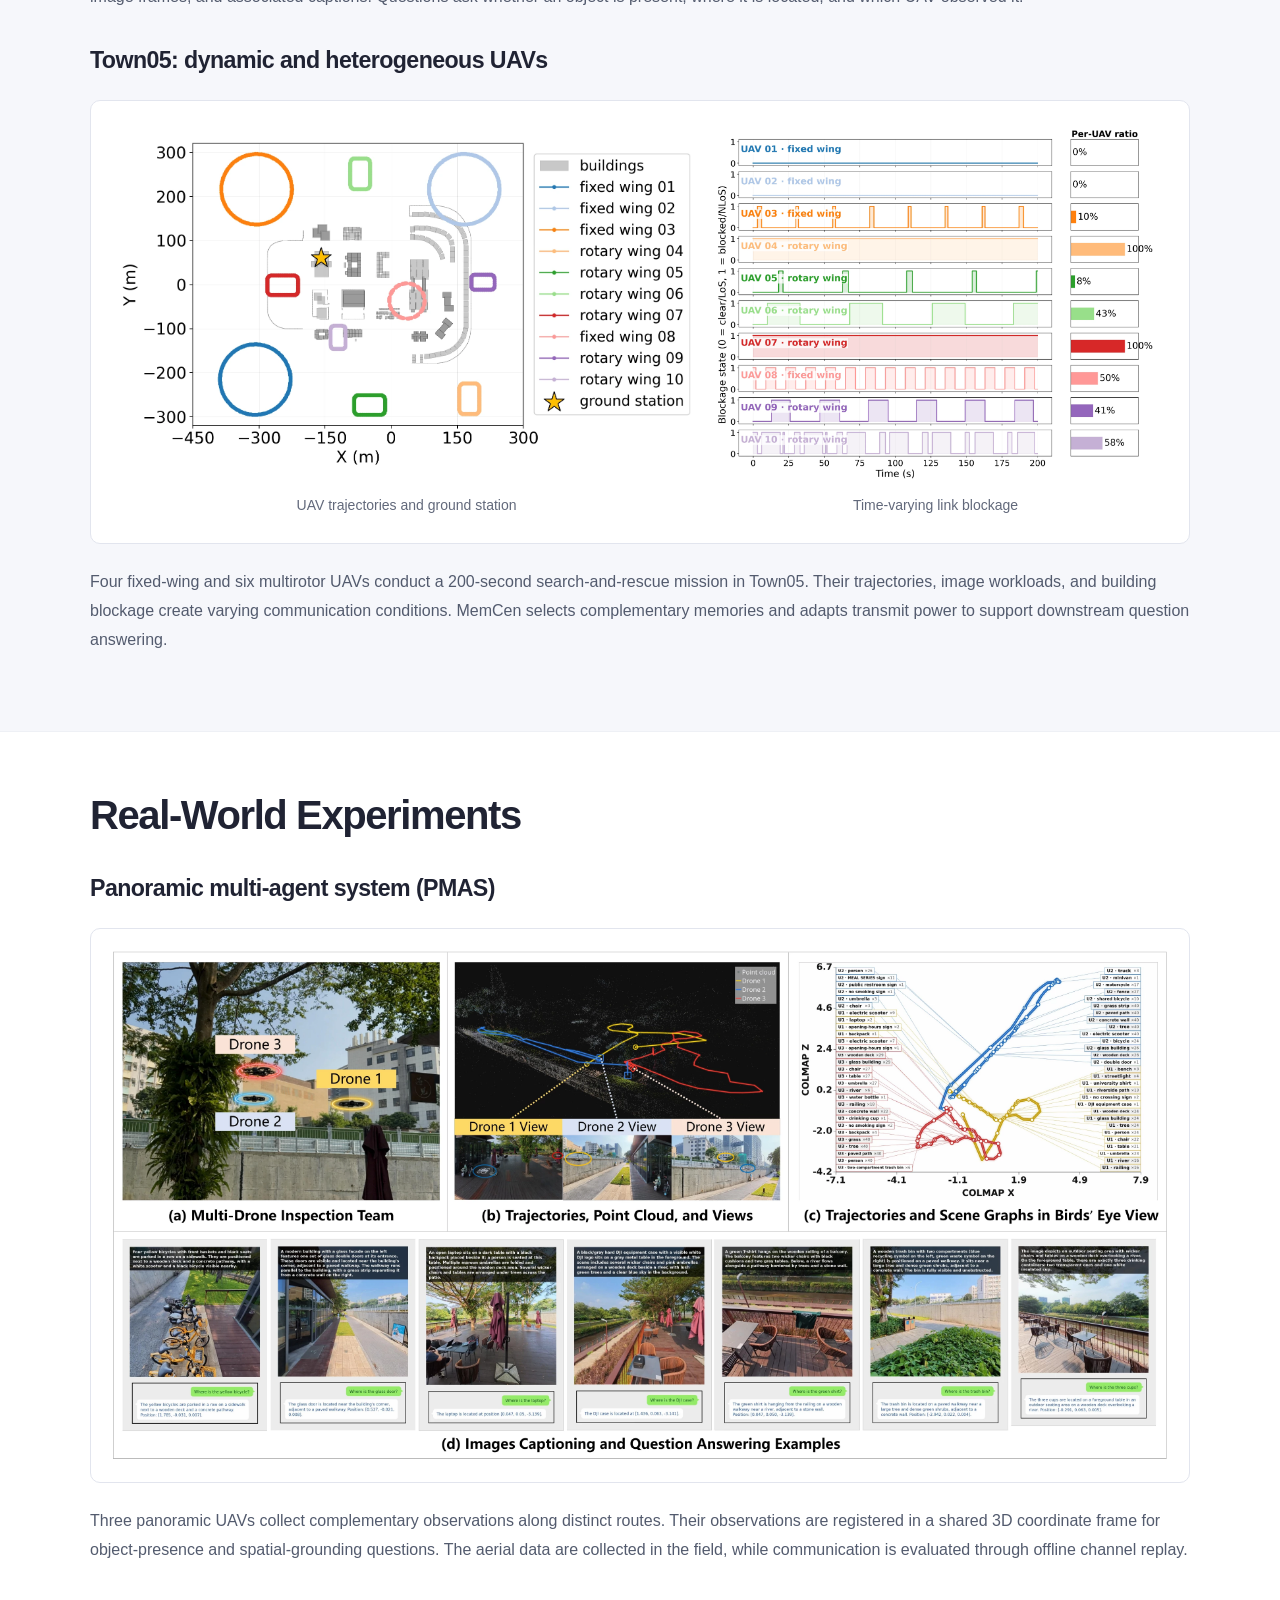
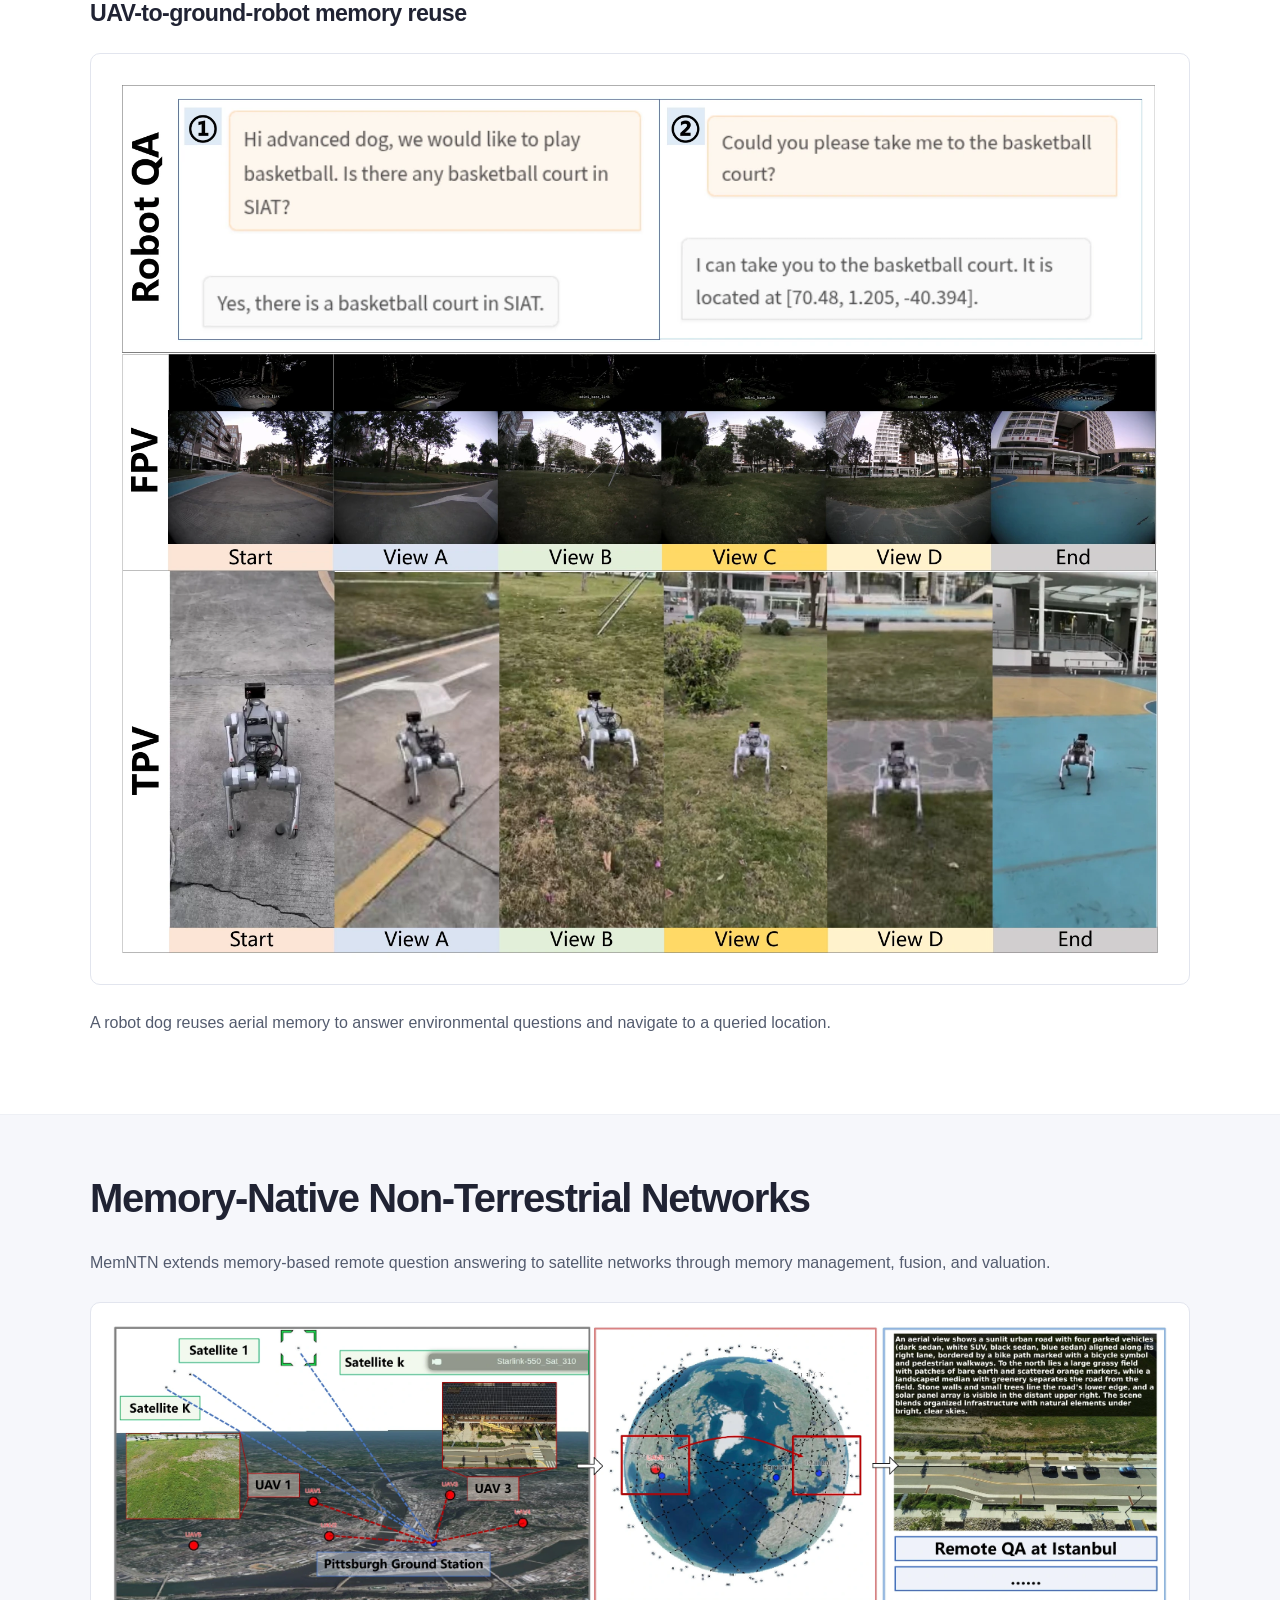
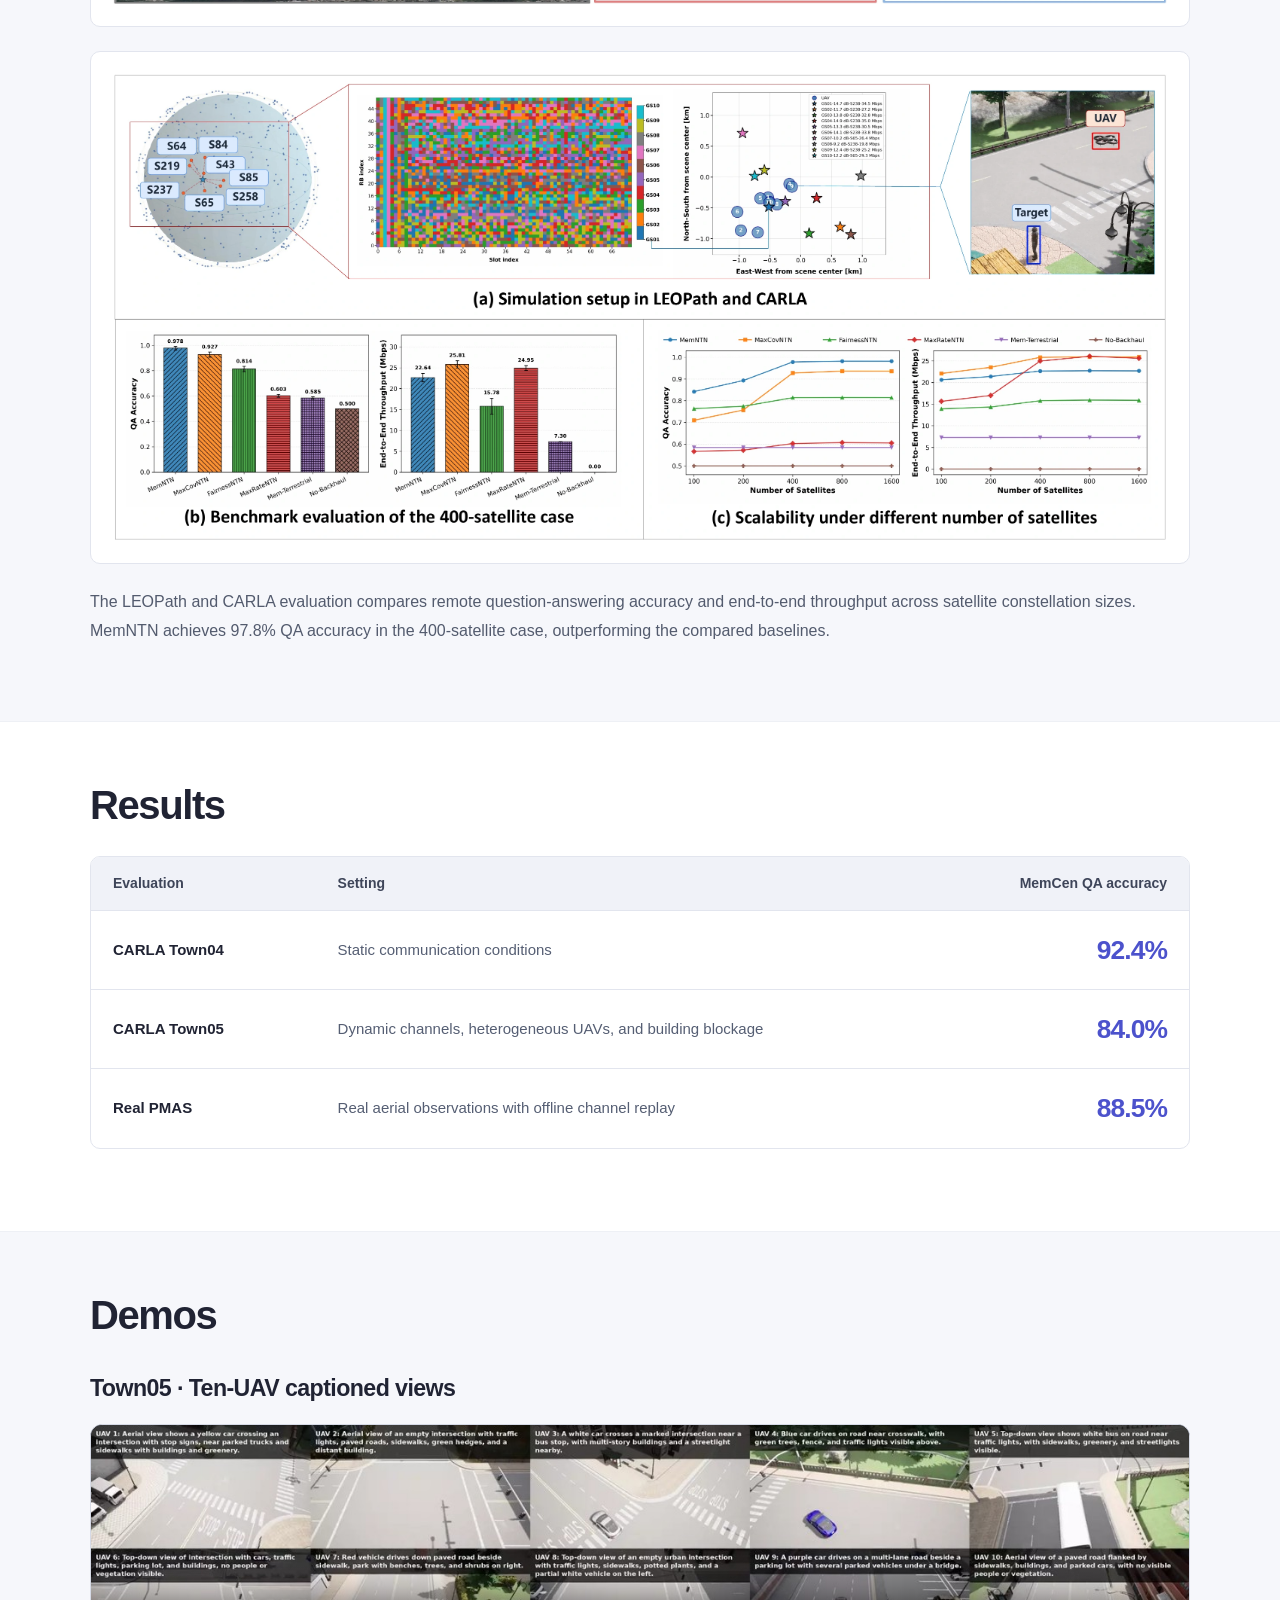
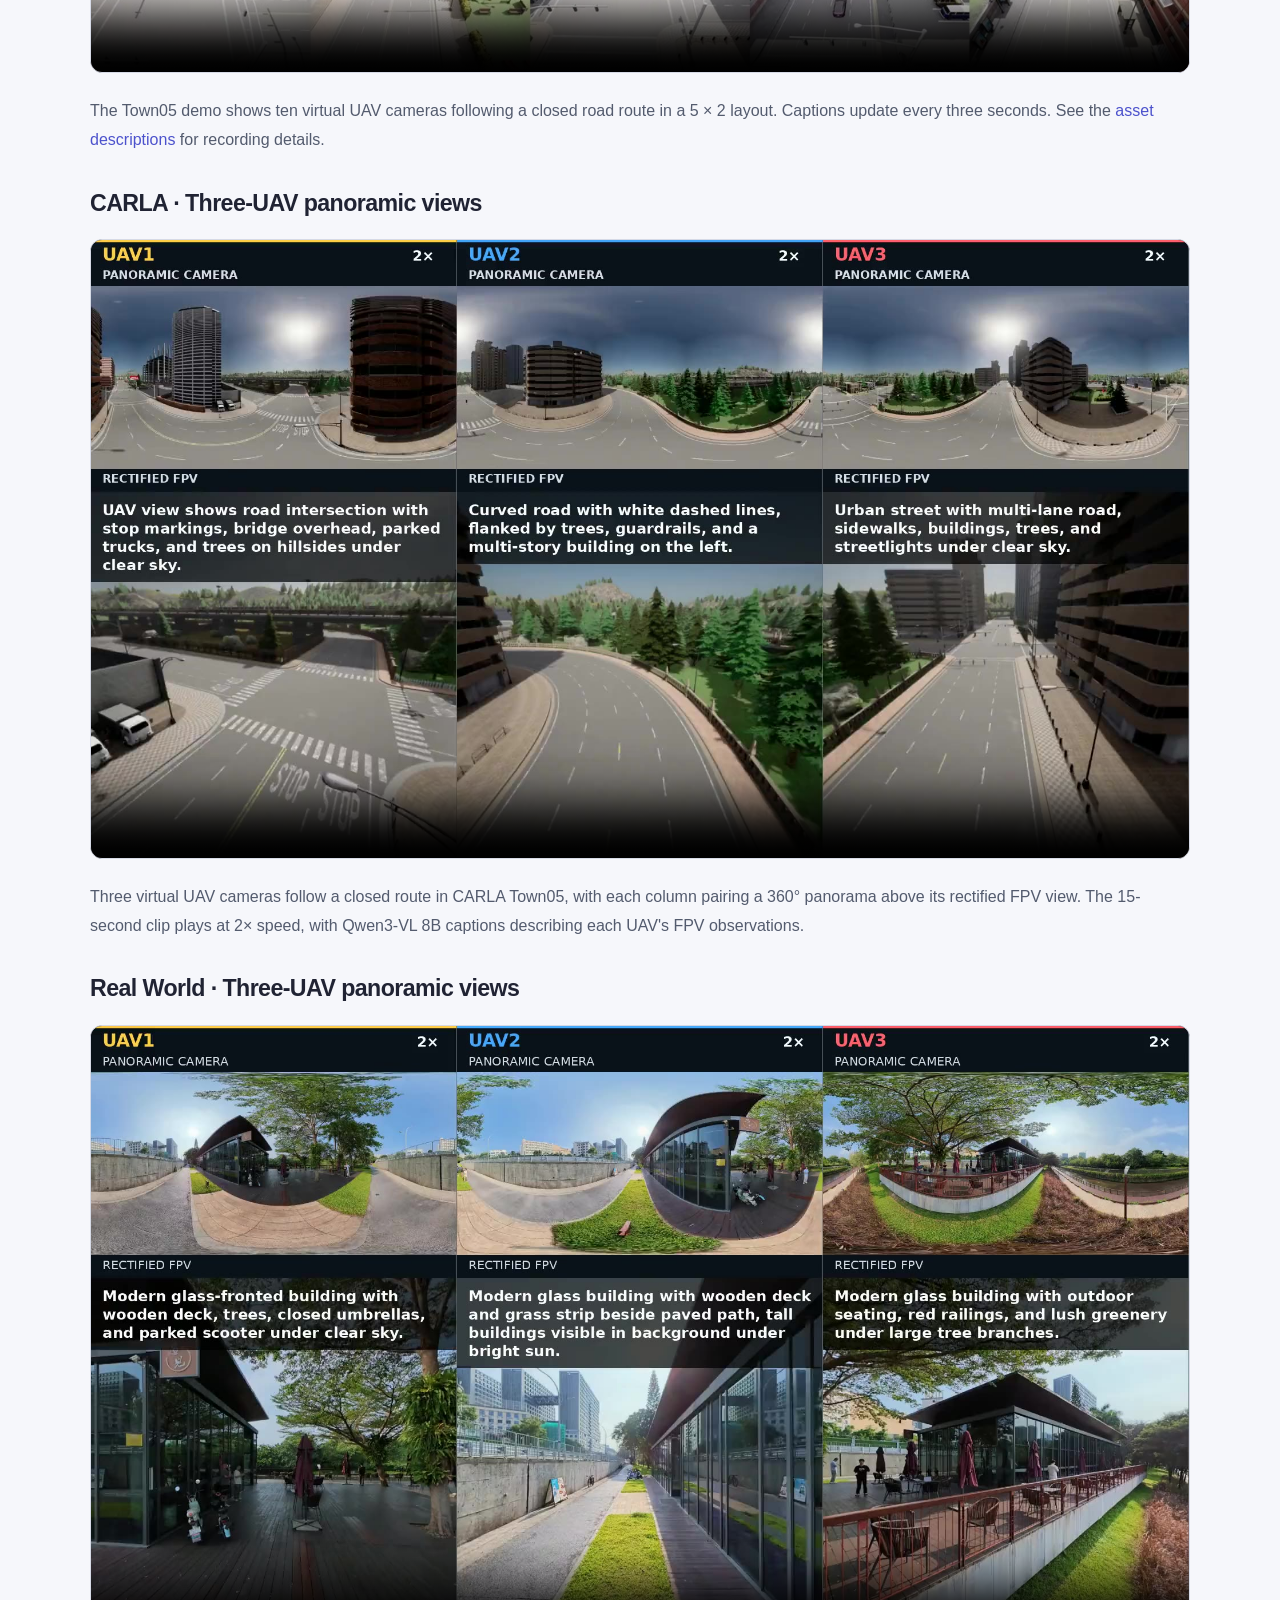
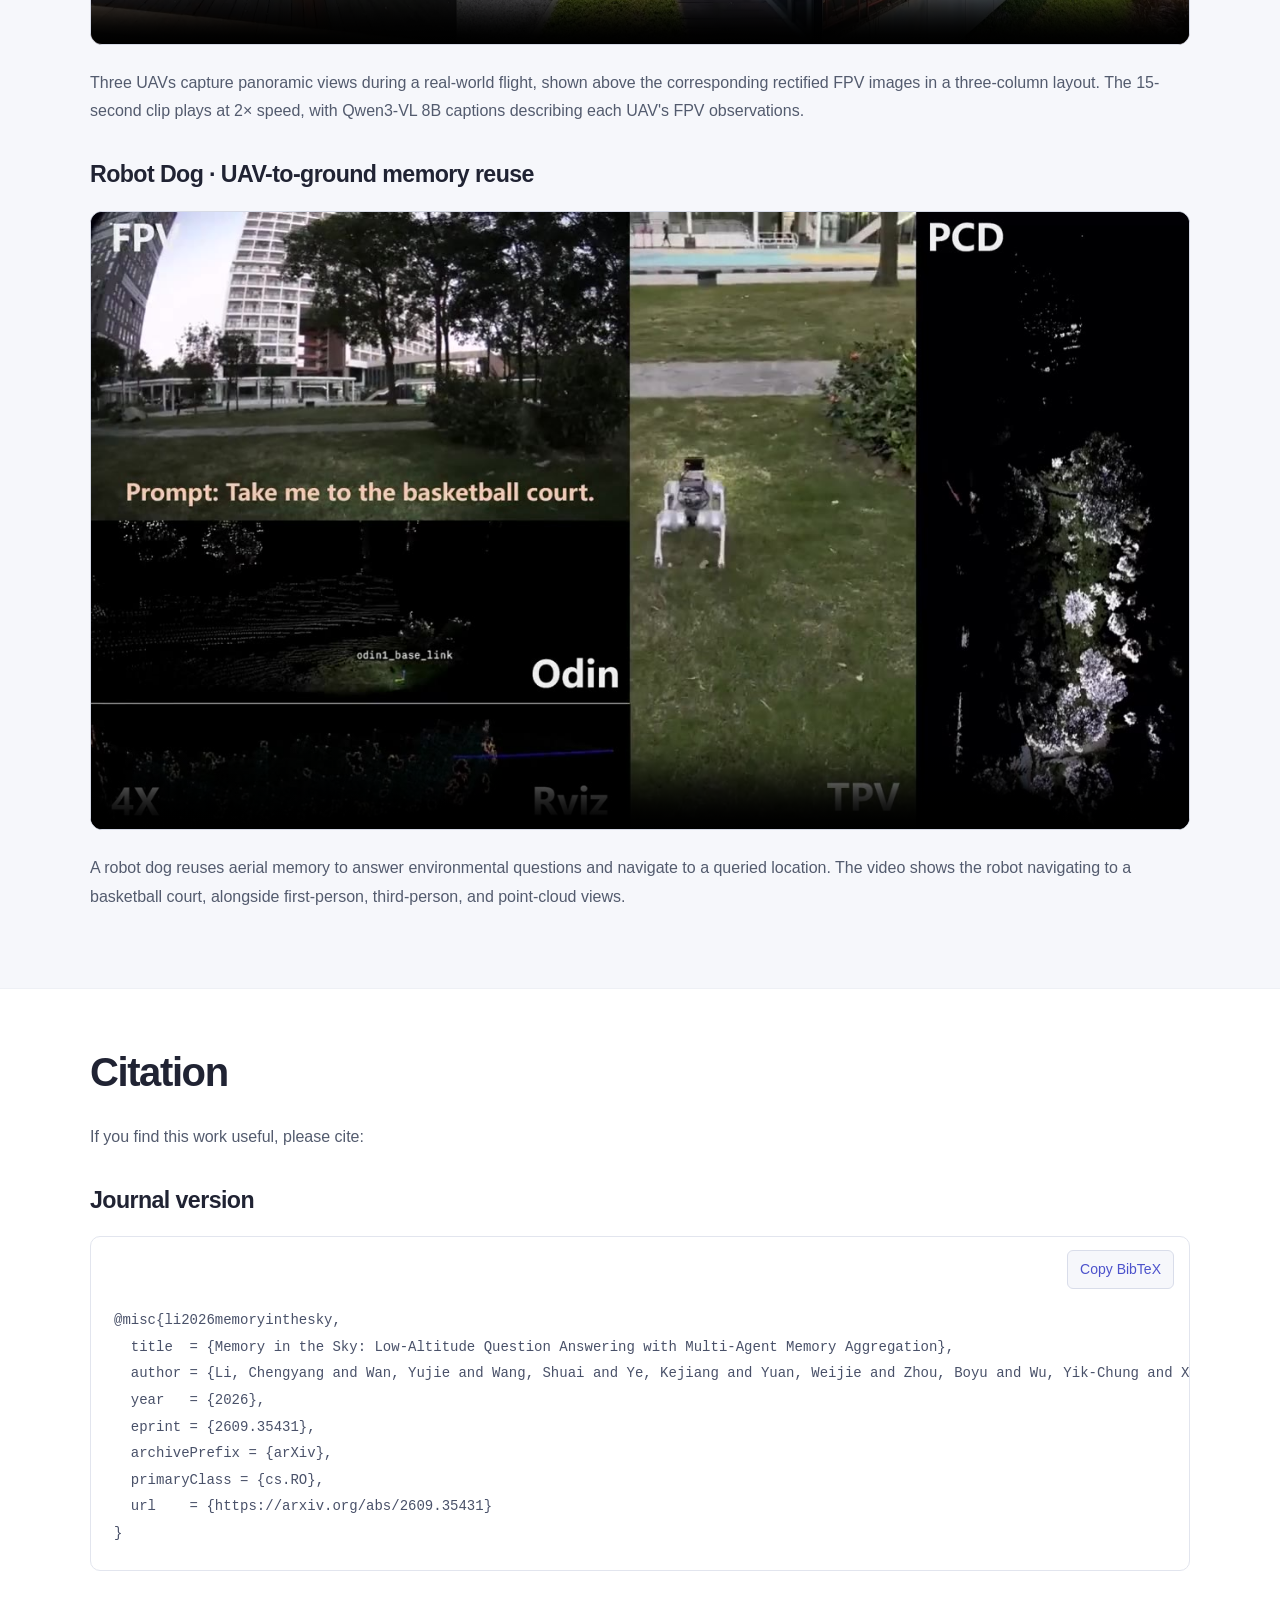
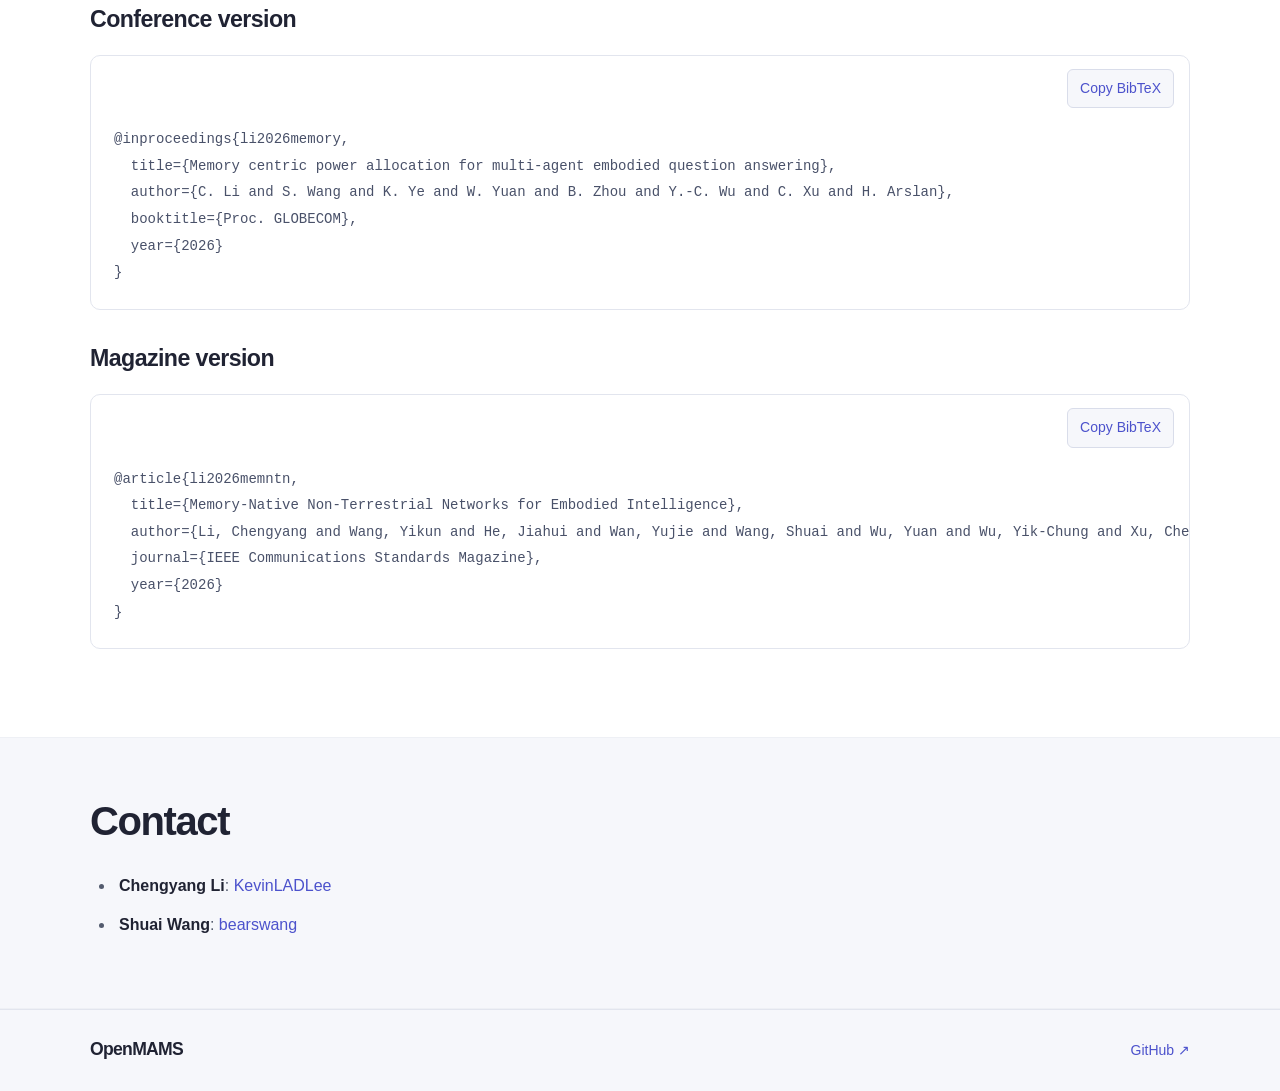
==== commit ddf9966c: "Add panoramic data collection to overview" ====
--- a/index.html
+++ b/index.html
@@ -39,7 +39,7 @@
 <p>OpenMAMS is the multi-agent memory system and benchmarking platform developed for <strong>low-altitude question answering (LAQA)</strong>. It connects aerial observations with a ground memory server so that users can ask about objects, locations, and events observed over time.</p>
 <p>The platform described in the paper supports:</p>
 <ul>
-<li><strong>Multi-agent data collection:</strong> images, timestamps, 6D poses, and LiDAR point clouds in CARLA.</li>
+<li><strong>Multi-agent data collection:</strong> perspective images, 360° panoramic images and videos, timestamps, 6D poses, and LiDAR point clouds in CARLA.</li>
 <li><strong>Memory construction and retrieval:</strong> VLM captioning, text embeddings, and a vector database for spatiotemporal queries.</li>
 <li><strong>Memory quality evaluation:</strong> a generative adversarial exam (GAE) measures the knowledge gap between candidate observations and the current memory.</li>
 <li><strong>Memory-centric resource allocation:</strong> MemCen jointly selects UAV memories and allocates transmit power, with penalty successive optimization (PSO) and learning to memorize (L2M) solvers.</li>
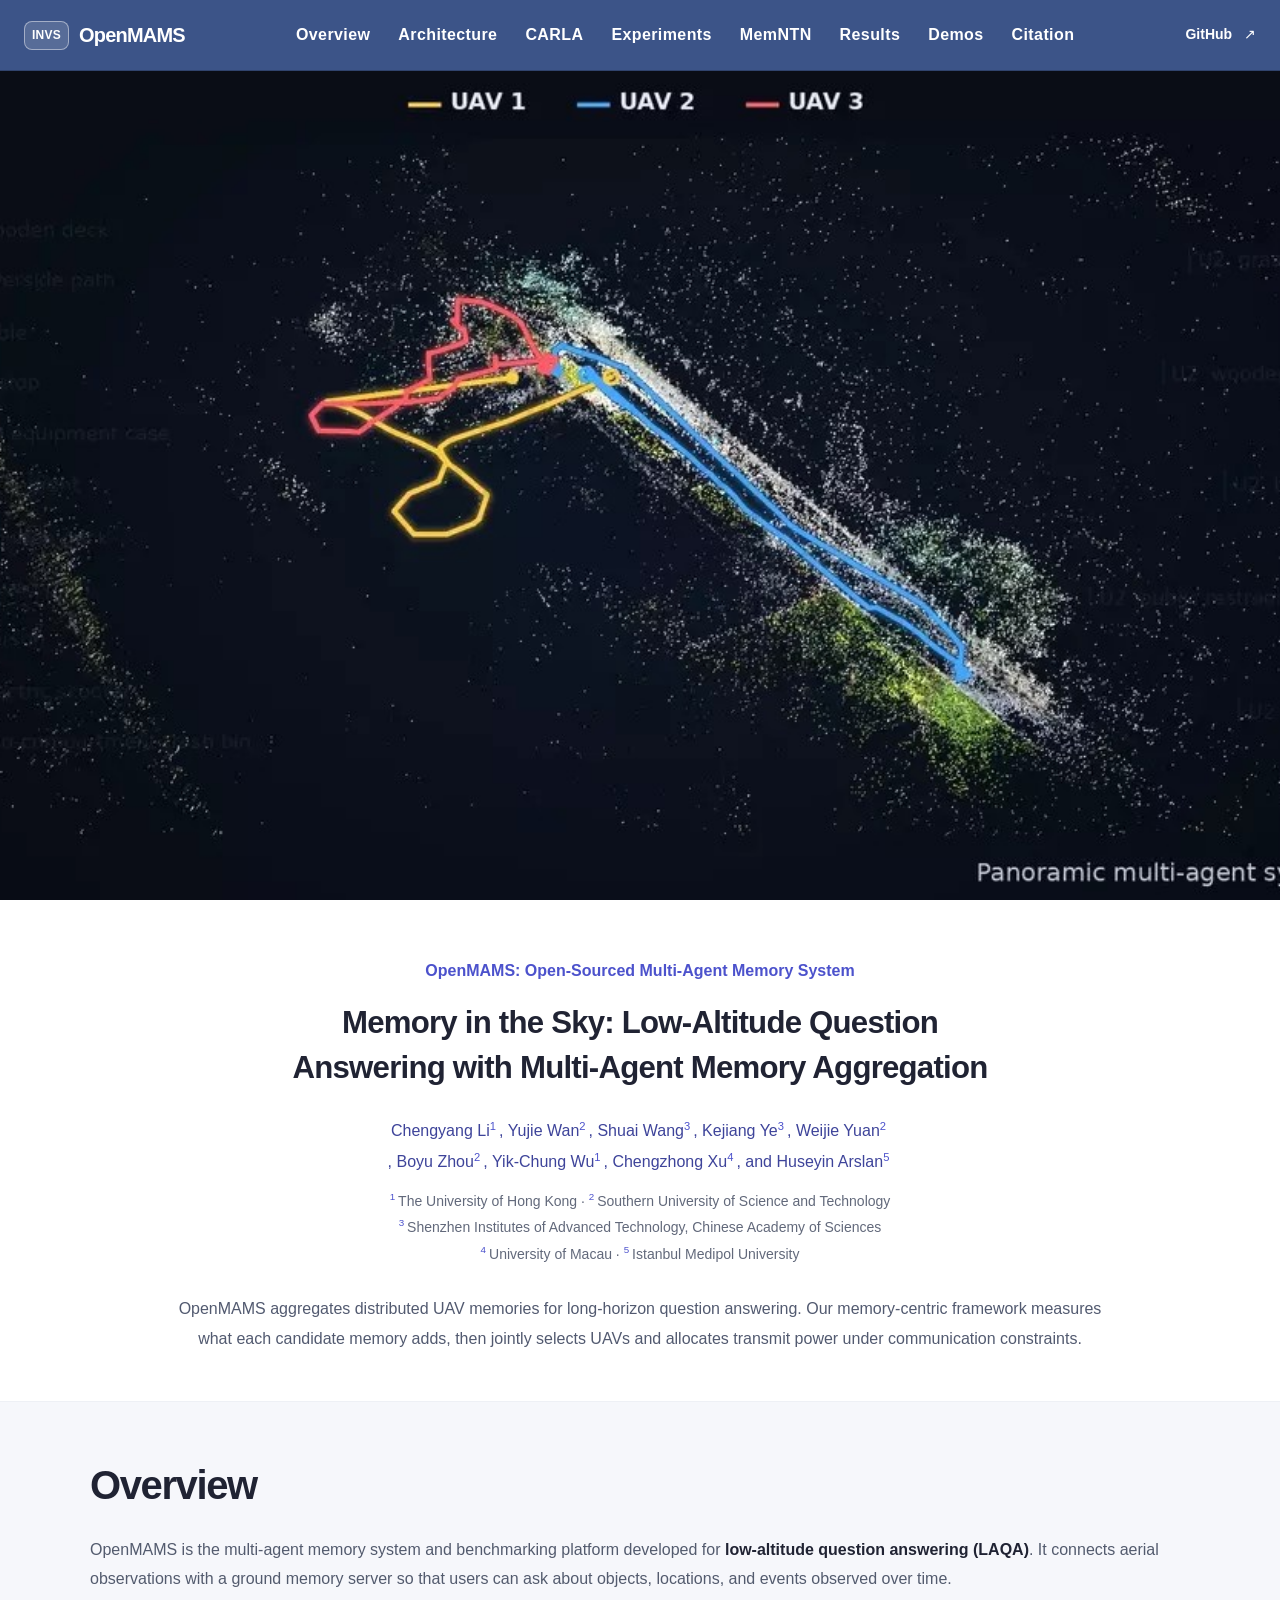
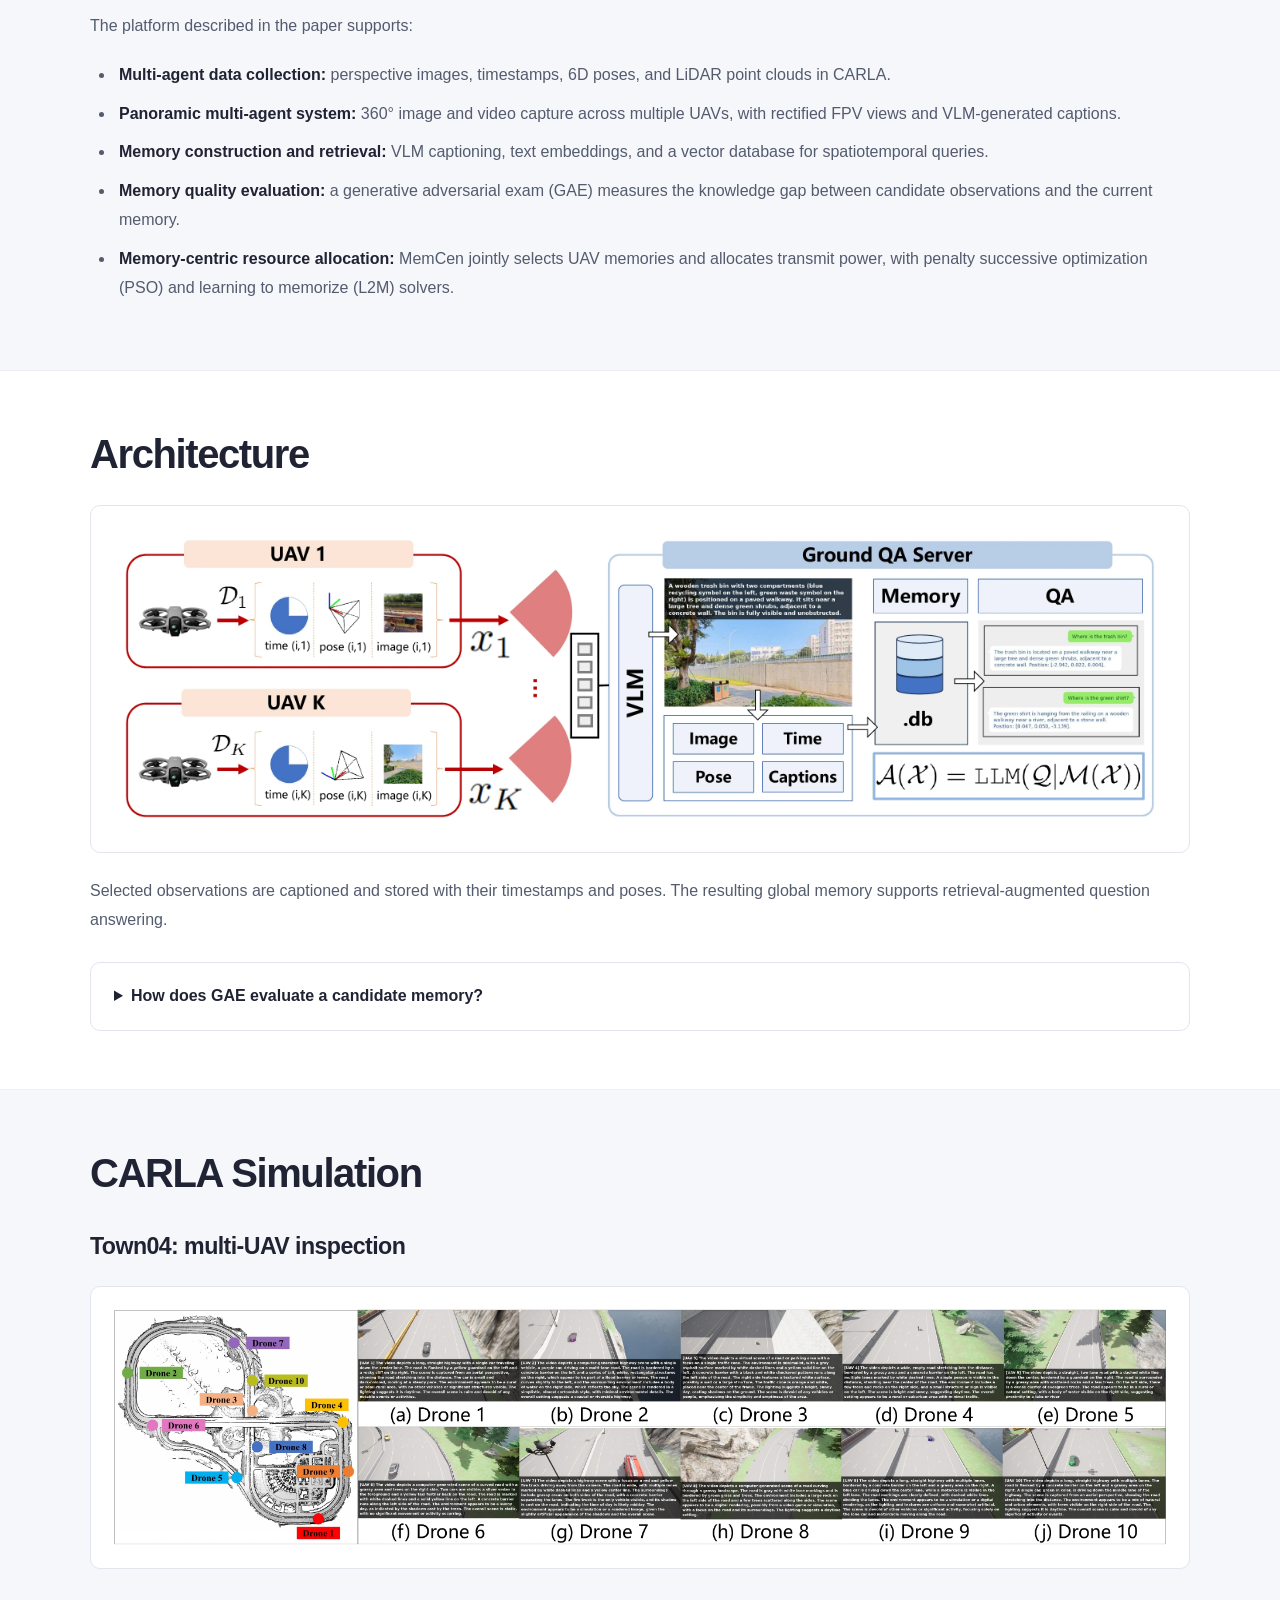
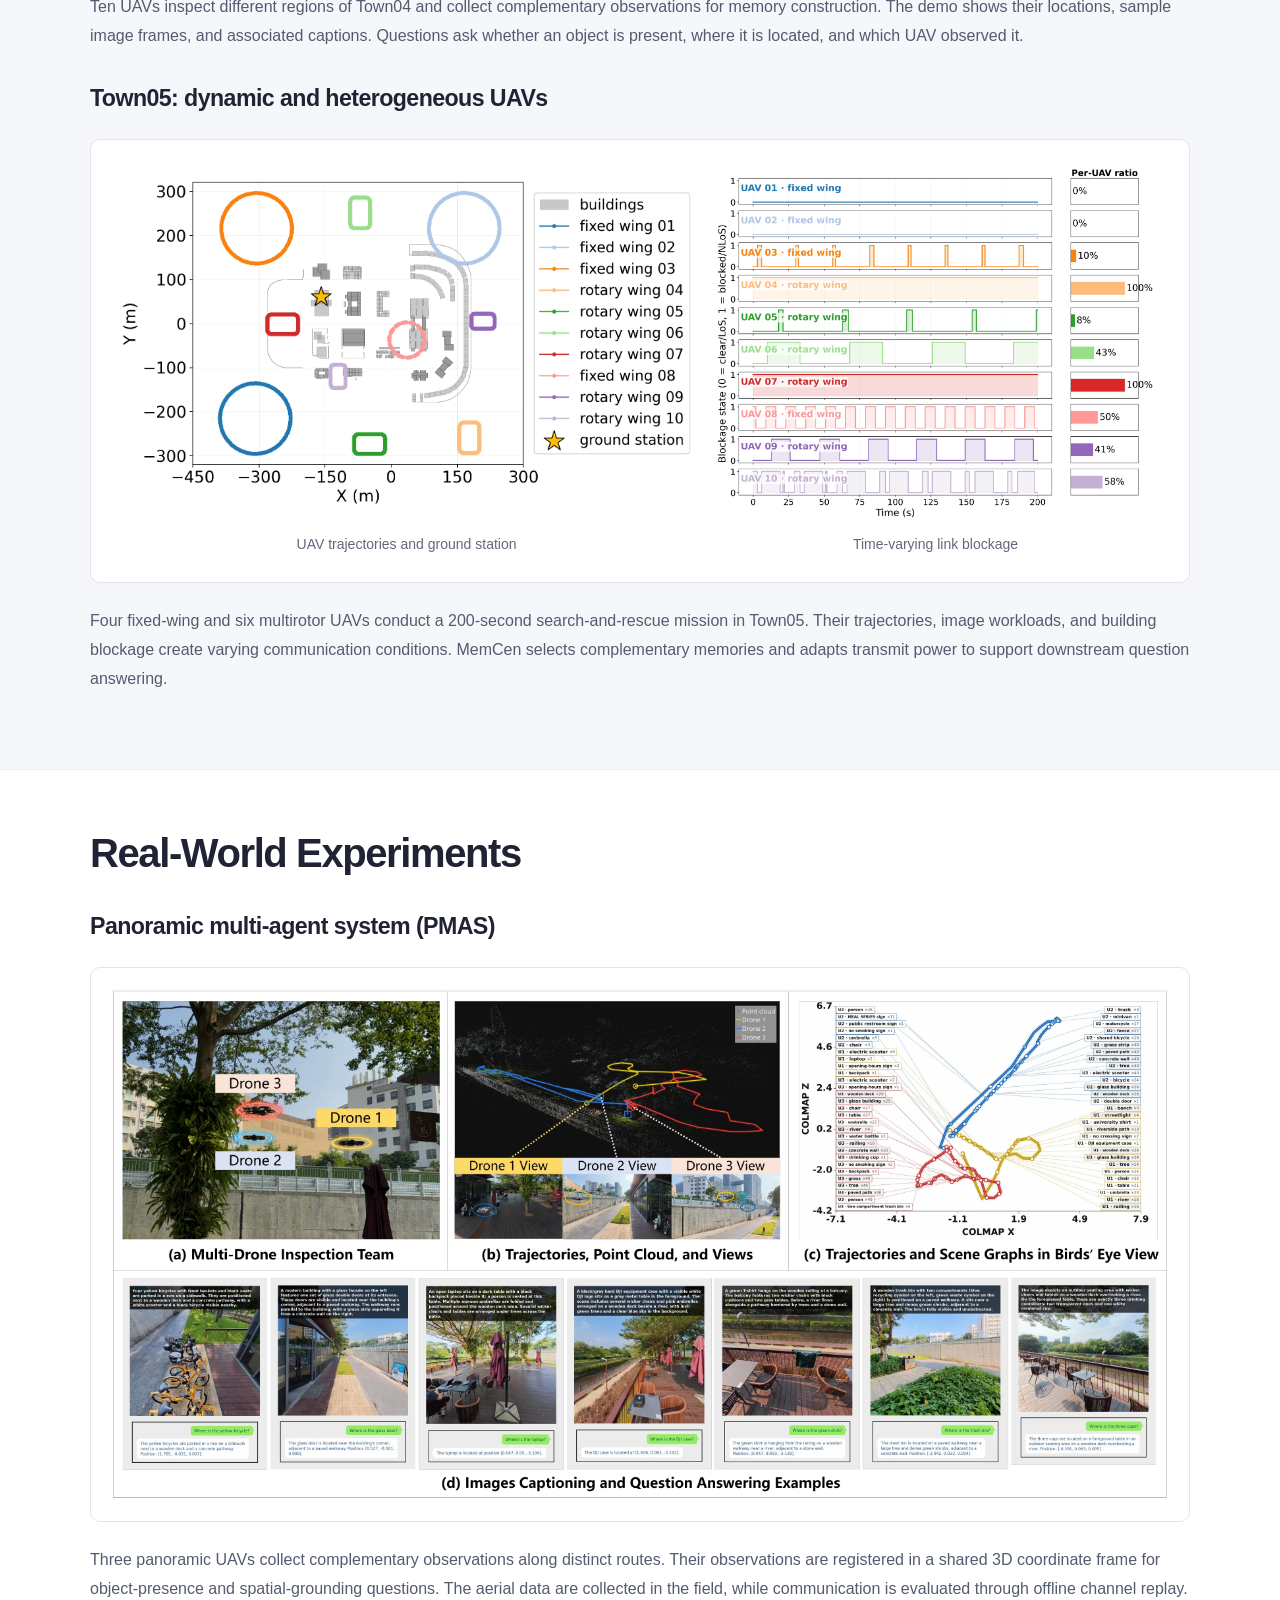
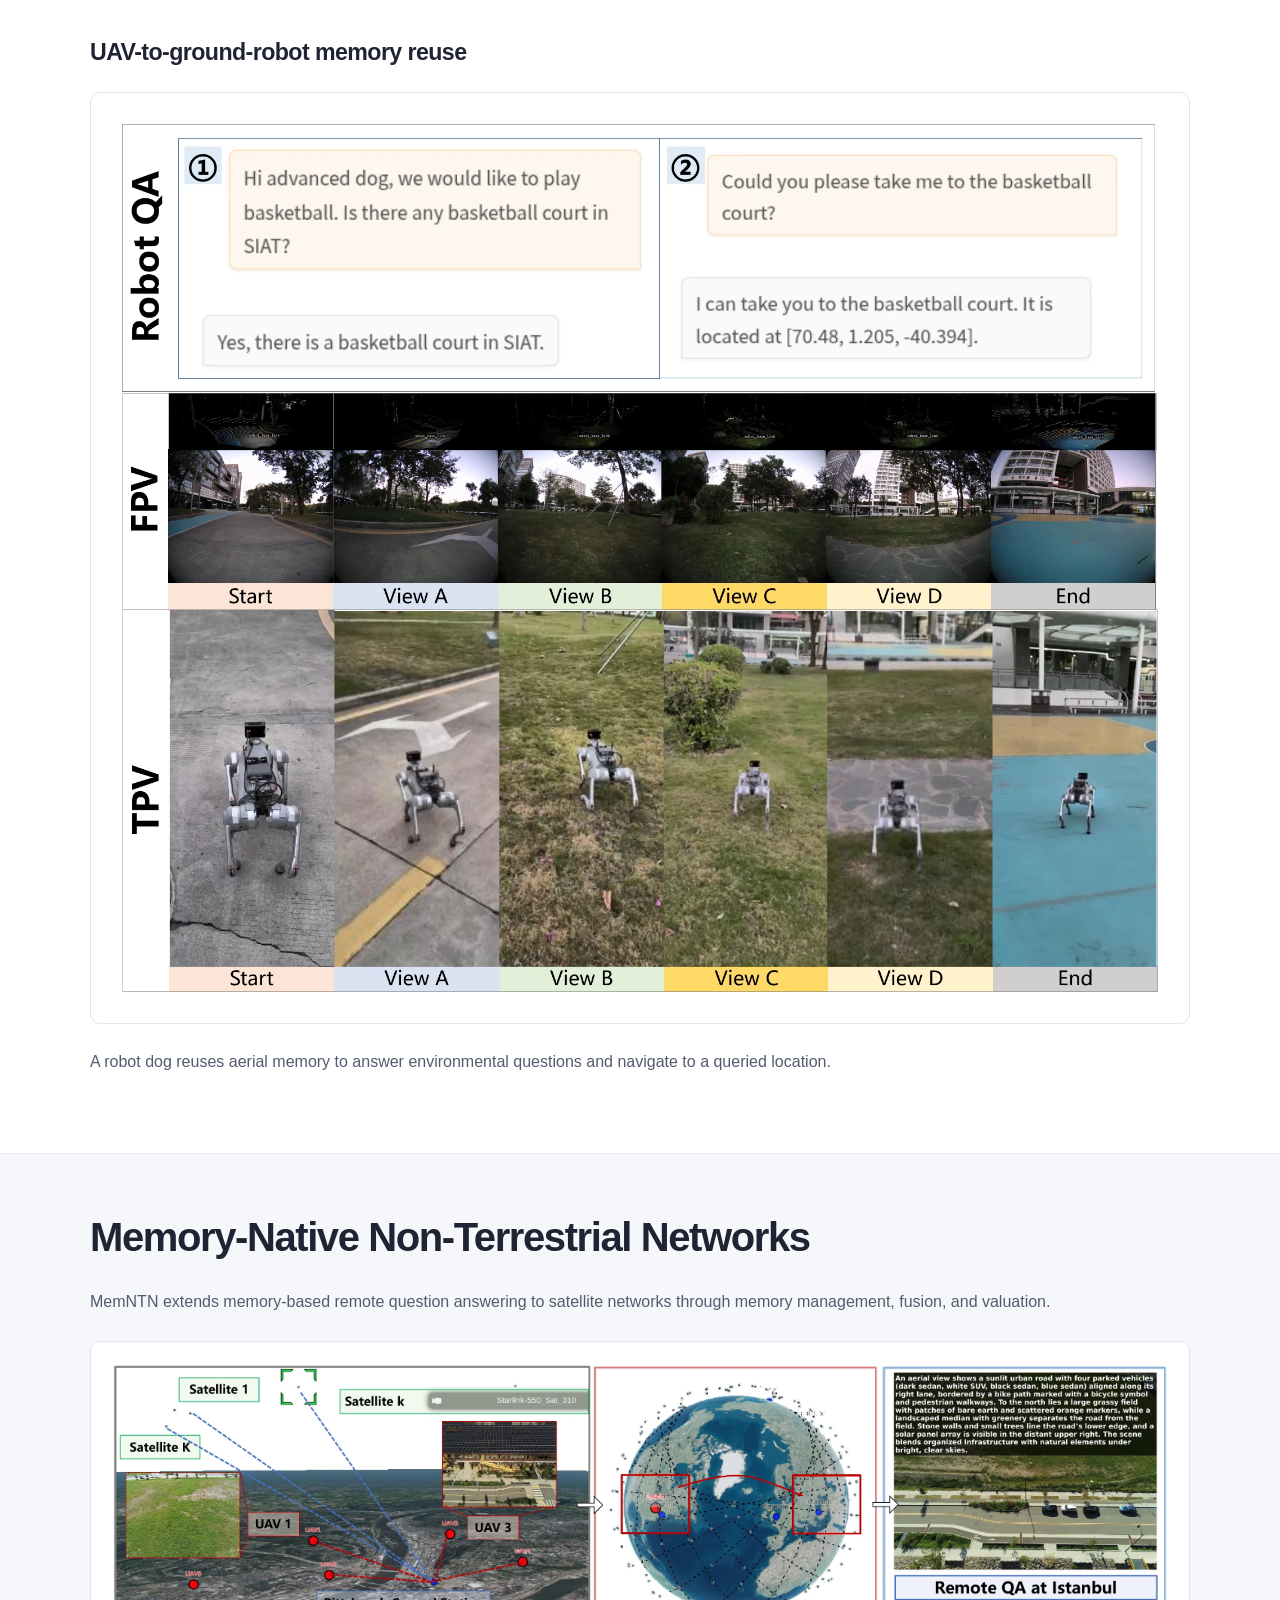
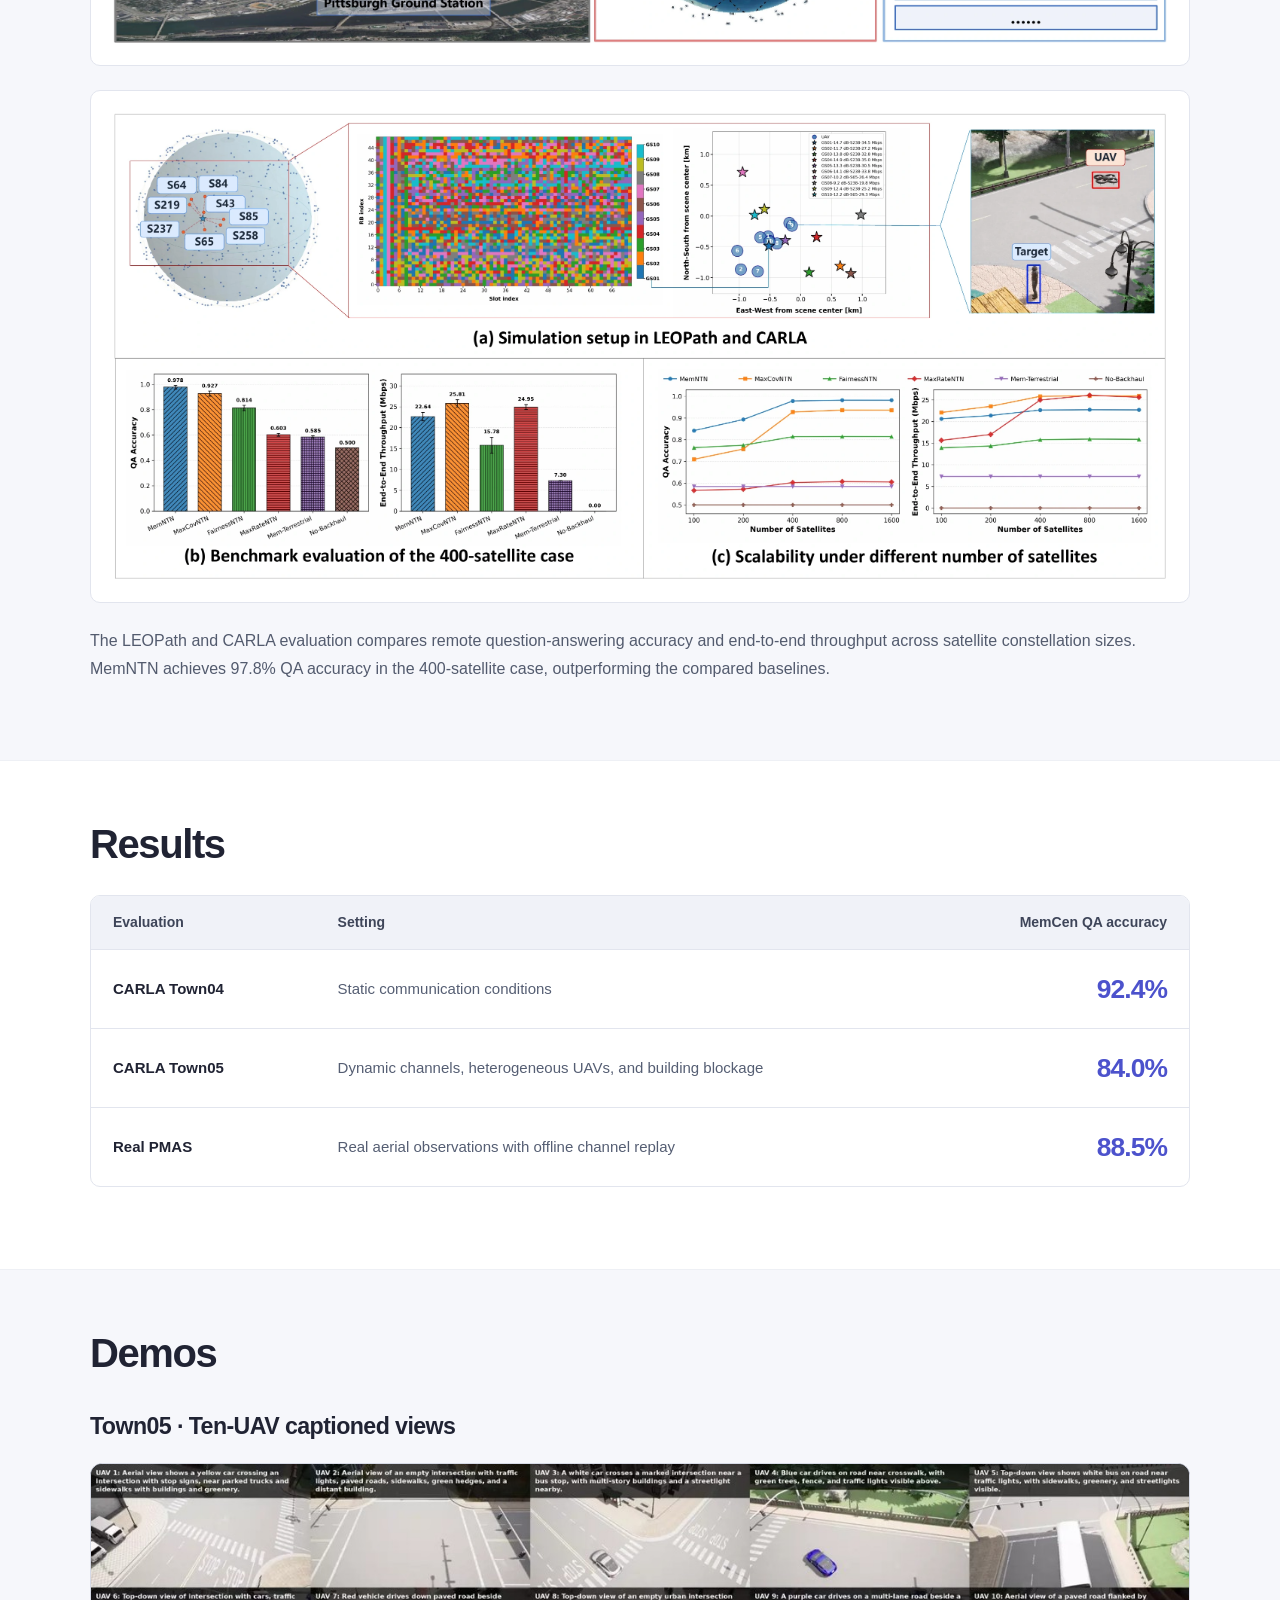
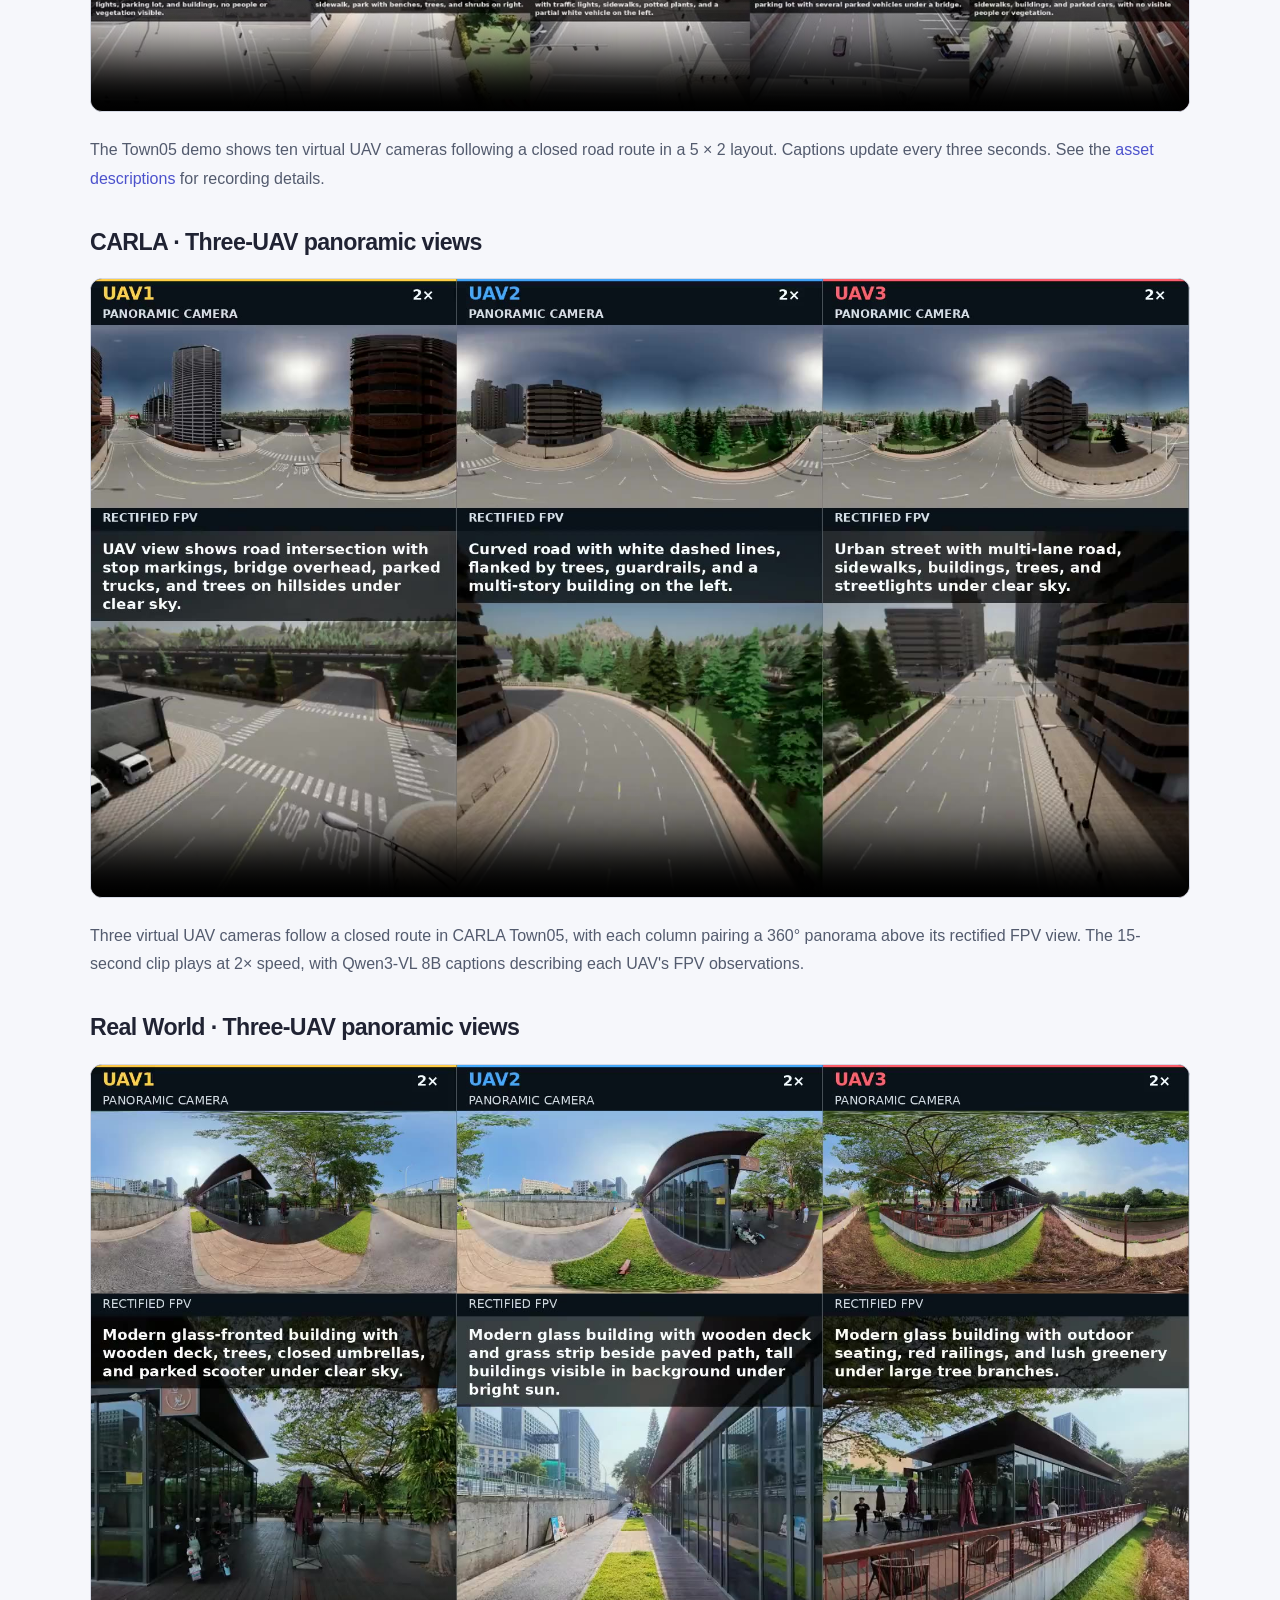
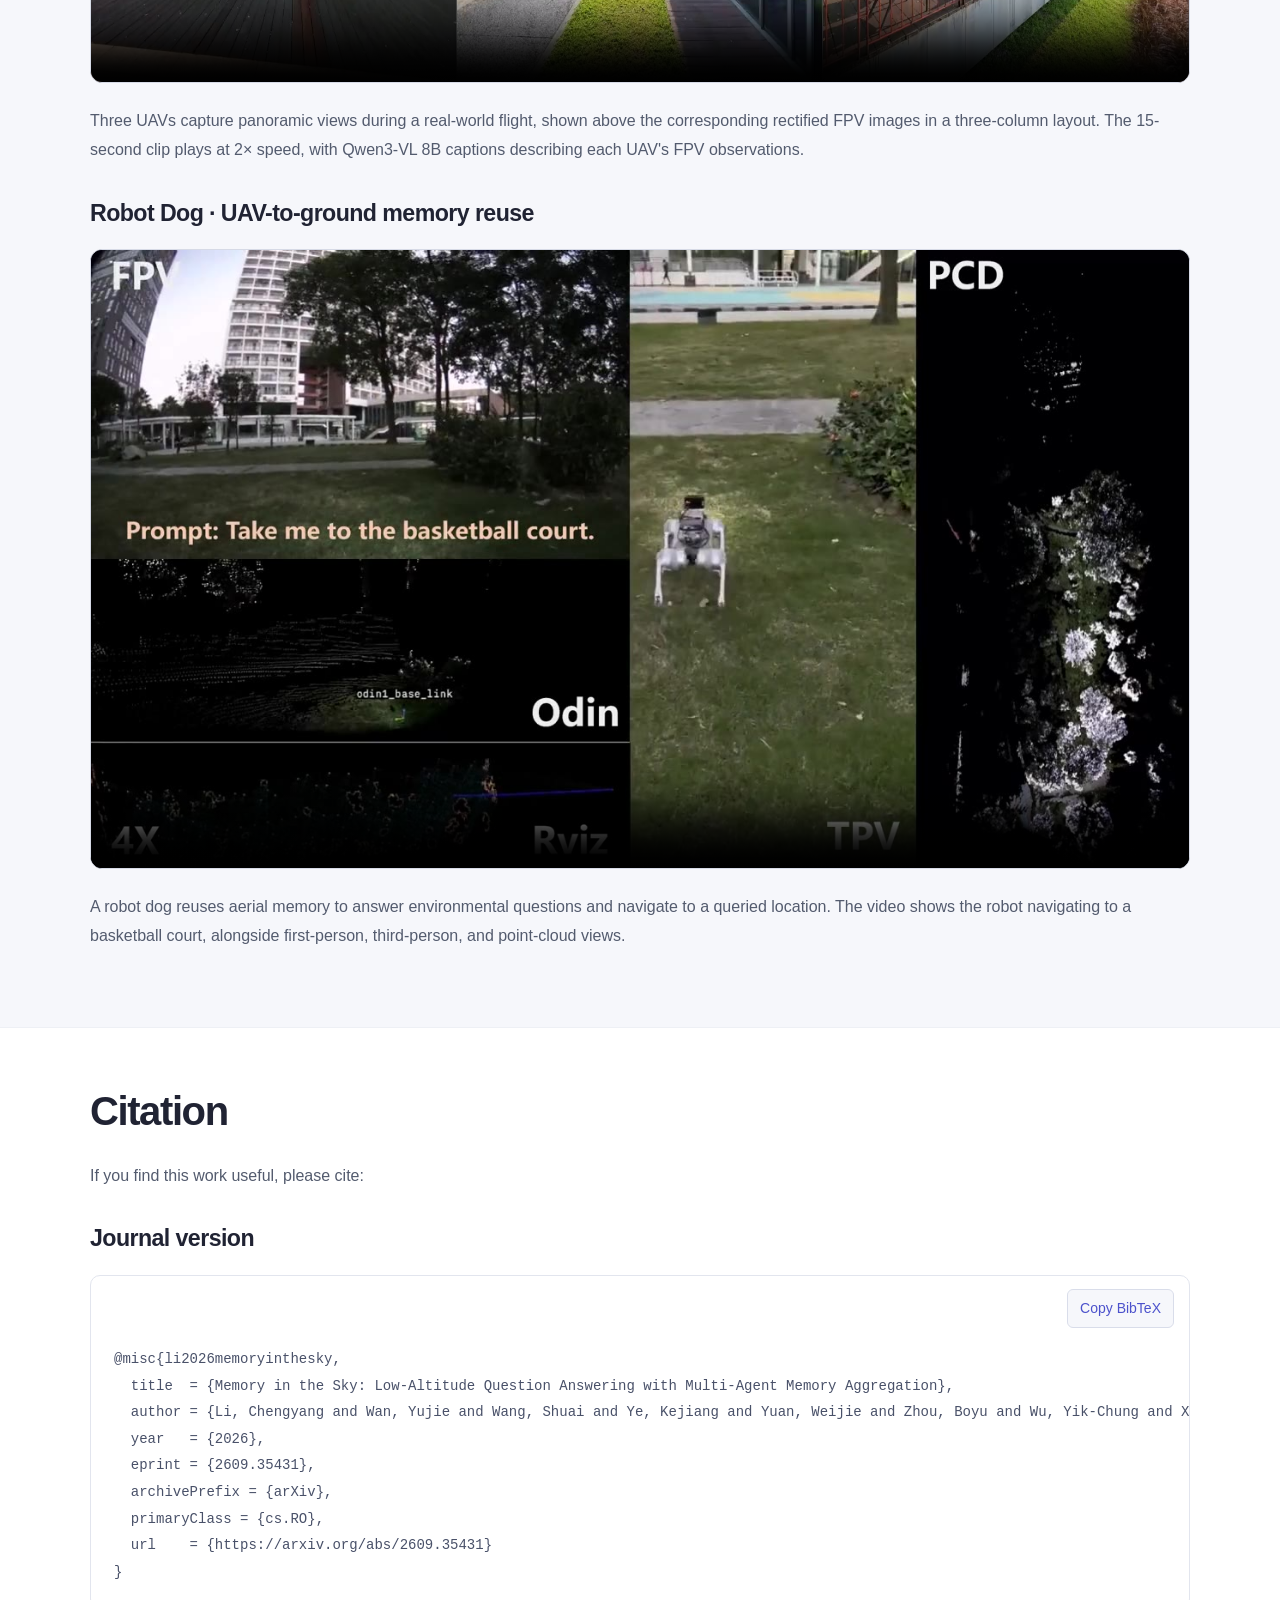
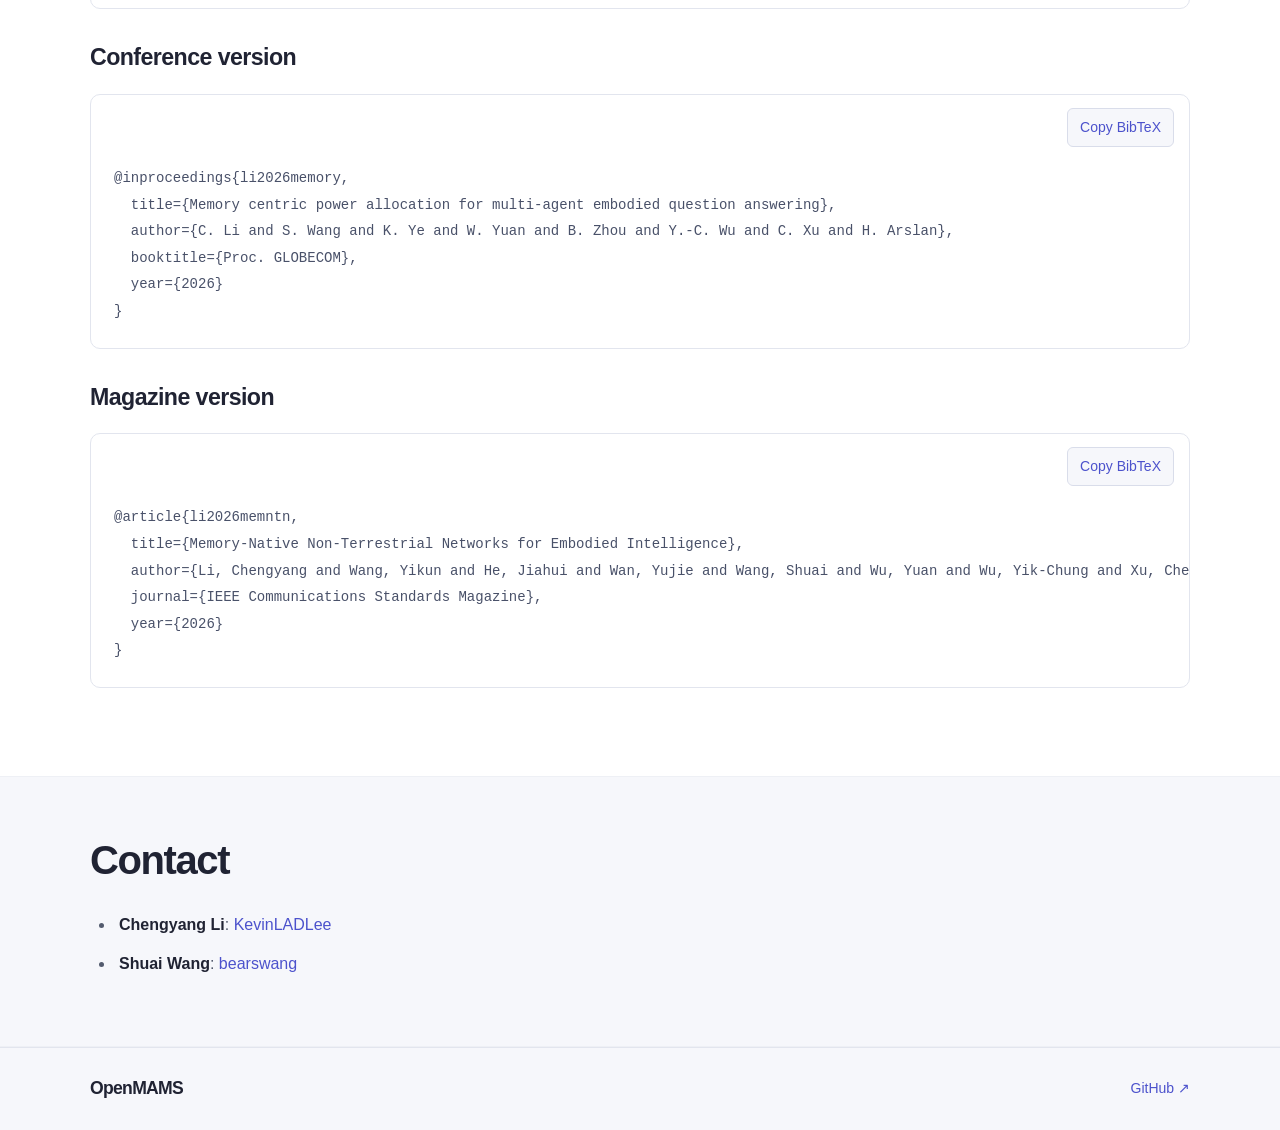
==== commit 7b2d735c: "Highlight panoramic multi-agent system in overview" ====
--- a/index.html
+++ b/index.html
@@ -39,7 +39,8 @@
 <p>OpenMAMS is the multi-agent memory system and benchmarking platform developed for <strong>low-altitude question answering (LAQA)</strong>. It connects aerial observations with a ground memory server so that users can ask about objects, locations, and events observed over time.</p>
 <p>The platform described in the paper supports:</p>
 <ul>
-<li><strong>Multi-agent data collection:</strong> perspective images, 360° panoramic images and videos, timestamps, 6D poses, and LiDAR point clouds in CARLA.</li>
+<li><strong>Multi-agent data collection:</strong> perspective images, timestamps, 6D poses, and LiDAR point clouds in CARLA.</li>
+<li><strong>Panoramic multi-agent system:</strong> 360° image and video capture across multiple UAVs, with rectified FPV views and VLM-generated captions.</li>
 <li><strong>Memory construction and retrieval:</strong> VLM captioning, text embeddings, and a vector database for spatiotemporal queries.</li>
 <li><strong>Memory quality evaluation:</strong> a generative adversarial exam (GAE) measures the knowledge gap between candidate observations and the current memory.</li>
 <li><strong>Memory-centric resource allocation:</strong> MemCen jointly selects UAV memories and allocates transmit power, with penalty successive optimization (PSO) and learning to memorize (L2M) solvers.</li>
